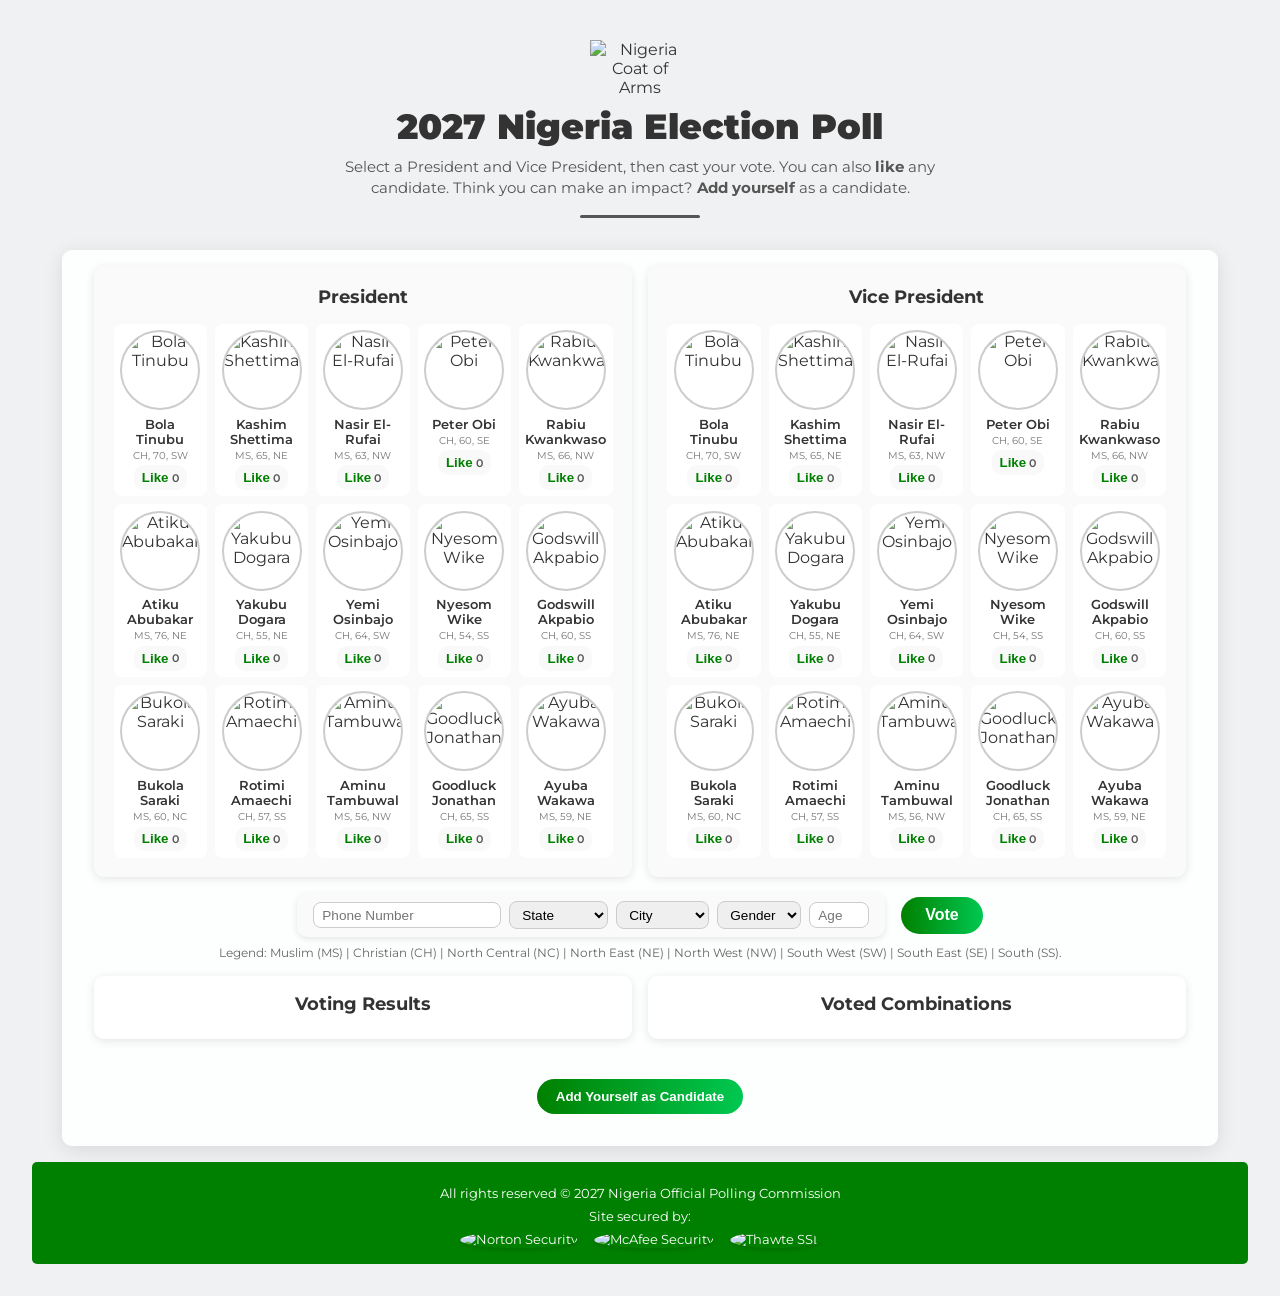
==== Nigeria 2027 Poll.html @ 88d442b0 "Create Nigeria 2027 Poll.html" ====
<!DOCTYPE html>
<html lang="en">
<head>
  <meta charset="UTF-8">
  <title>2027 Nigeria Election Poll</title>
  <!-- Google Font: Montserrat -->
  <link rel="preconnect" href="https://fonts.gstatic.com" />
  <link
    href="https://fonts.googleapis.com/css2?family=Montserrat:wght@400;700&display=swap"
    rel="stylesheet"
  />
  <style>
    /* BASIC RESET */
    * {
      margin: 0;
      padding: 0;
      box-sizing: border-box;
    }
    body {
      font-family: "Montserrat", sans-serif;
      background: #f0f1f2; /* subtle grey */
      min-height: 100vh;
      display: flex;
      flex-direction: column;
      align-items: center;
      padding: 2rem;
      color: #333;
      position: relative;
      overflow-x: hidden;
    }
    /* Watermark behind container */
    body::before {
      content: "";
      position: absolute;
      inset: 0;
      background: url("https://upload.wikimedia.org/wikipedia/commons/thumb/b/bc/Coat_of_arms_of_Nigeria.svg/1200px-Coat_of_arms_of_Nigeria.svg.png")
        no-repeat center;
      background-size: 300px 300px;
      opacity: 0.05;
      z-index: 0;
    }
    /* Main container */
    .container {
      width: 95%;
      max-width: 1400px;
      margin: 0 auto;
      position: relative;
      z-index: 1;
      background: rgba(255, 255, 255, 0.9);
      border-radius: 10px;
      box-shadow: 0 4px 20px rgba(0,0,0,0.1);
      padding: 1rem 2rem 2rem;
      animation: fadeIn 1.2s ease;
    }
    @keyframes fadeIn {
      0% { opacity: 0; transform: translateY(20px); }
      100% { opacity: 1; transform: translateY(0); }
    }

    /* HEADER */
    .header {
      text-align: center;
      margin-bottom: 1rem;
    }
    .header img {
      max-width: 100px;
      display: block;
      margin: 0.5rem auto;
    }
    .main-heading {
      font-size: 2.2rem;
      font-weight: 900;
      margin-bottom: 0.2rem;
      color: #333;
    }
    .sub-heading {
      font-size: 0.95rem;
      color: #555;
      max-width: 600px;
      margin: 0.5rem auto 1rem;
      line-height: 1.4;
      text-align: center;
    }
    .divider {
      width: 120px;
      height: 3px;
      background: #555;
      margin: 1rem auto;
      border-radius: 5px;
    }

    /* FOOTER */
    footer {
      width: 100%;
      max-width: 1400px;
      margin: 1rem auto 0;
      padding: 1rem;
      text-align: center;
      font-size: 0.8rem;
      color: #fff;
      background: #008000;
      border-radius: 5px;
    }
    footer p {
      margin: 0.5rem 0;
    }
    .security-badges {
      display: flex;
      align-items: center;
      justify-content: center;
      gap: 1rem;
      margin-top: 0.5rem;
    }
    .security-badge img {
      width: 60px;
      height: 60px;
      border-radius: 50%;
      object-fit: cover;
      box-shadow: 0 2px 4px rgba(0,0,0,0.15);
      transition: transform 0.3s;
    }
    .security-badge img:hover {
      transform: scale(1.05);
    }

    /* SELECTION SECTION */
    .selection-section {
      display: flex;
      flex-wrap: wrap;
      gap: 1rem;
      justify-content: center;
      margin-bottom: 1rem;
      animation: slideUp 0.8s ease;
    }
    @keyframes slideUp {
      0% { transform: translateY(30px); opacity: 0; }
      100% { transform: translateY(0); opacity: 1; }
    }
    .selection-box {
      flex: 1 1 450px;
      background: #fafafa;
      border-radius: 10px;
      box-shadow: 0 2px 10px rgba(0,0,0,0.1);
      padding: 1.2rem;
    }
    .selection-box h2 {
      text-align: center;
      margin-bottom: 1rem;
      color: #333;
      font-size: 1.15rem;
      font-weight: 700;
    }
    .candidate-list {
      list-style: none;
      display: grid;
      grid-template-columns: repeat(5, 1fr);
      grid-template-rows: repeat(3, auto);
      gap: 0.5rem;
    }
    @media (max-width: 600px) {
      .candidate-list {
        grid-template-columns: repeat(auto-fill, minmax(120px, 1fr));
        grid-template-rows: auto;
      }
    }
    .candidate-item {
      background: #fff;
      border-radius: 8px;
      padding: 0.4rem;
      text-align: center;
      cursor: pointer;
      transition: transform 0.2s, box-shadow 0.2s;
      display: flex;
      flex-direction: column;
      align-items: center;
    }
    .candidate-item:hover {
      transform: translateY(-2px);
      box-shadow: 0 4px 10px rgba(0,0,0,0.1);
    }
    .candidate-item.selected {
      background: linear-gradient(145deg, #00c851, #008000);
      color: #fff !important;
      font-weight: bold;
      box-shadow: 0 4px 15px rgba(0,0,0,0.2);
    }
    .candidate-item.selected .candidate-name,
    .candidate-item.selected .candidate-details,
    .candidate-item.selected .like-container {
      color: #fff !important;
    }
    .candidate-item.selected .candidate-photo {
      border-color: #eee !important;
    }
    .candidate-photo {
      width: 80px;
      height: 80px;
      border-radius: 50%;
      margin-bottom: 0.4rem;
      object-fit: cover;
      border: 2px solid #ccc;
      transition: border 0.2s;
    }
    .candidate-name {
      font-size: 0.8rem;
      text-align: center;
      margin-bottom: 0.2rem;
      font-weight: 600;
      color: #333;
    }
    .candidate-details {
      font-size: 0.65rem;
      color: #777;
      line-height: 1.2;
      margin-bottom: 0.2rem;
      text-align: center;
    }
    .like-container {
      display: flex;
      align-items: center;
      justify-content: center;
      gap: 0.2rem;
      font-size: 0.7rem;
      background: #f9f9f9;
      border-radius: 10px;
      padding: 0.3rem 0.5rem;
      transition: background 0.2s;
    }
    .like-container:hover {
      background: #eee;
    }
    .like-btn {
      border: none;
      background: none;
      cursor: pointer;
      font-weight: bold;
      color: #008000;
      transition: transform 0.2s;
    }
    .like-btn:hover {
      transform: scale(1.1);
    }
    .like-count {
      color: #555;
      font-weight: 600;
    }

    /* VOTE SECTION */
    .vote-section {
      display: flex;
      align-items: center;
      justify-content: center;
      gap: 1rem;
      margin-bottom: 0.5rem;
      flex-wrap: wrap;
    }
    .vote-form {
      display: flex;
      align-items: center;
      gap: 0.5rem;
      flex-wrap: wrap;
      background: #fafafa;
      padding: 0.5rem 1rem;
      border-radius: 10px;
      box-shadow: 0 2px 6px rgba(0,0,0,0.1);
    }
    .vote-form select,
    .vote-form input {
      border: 1px solid #ccc;
      border-radius: 8px;
      padding: 0.3rem 0.5rem;
      font-size: 0.85rem;
    }
    .vote-button {
      background: linear-gradient(to right, #008000, #00c851);
      color: #fff;
      border: none;
      border-radius: 50px;
      padding: 0.6rem 1.5rem;
      font-size: 1rem;
      cursor: pointer;
      font-weight: 700;
      transition: 0.2s;
      animation: pulse 1.5s infinite;
    }
    .vote-button:hover {
      transform: scale(1.04);
      opacity: 0.9;
    }
    @keyframes pulse {
      0%, 100% { box-shadow: 0 0 10px rgba(0,200,81,0.5); }
      50% { box-shadow: 0 0 20px rgba(0,200,81,0.8); }
    }

    /* Legend near Vote area */
    .legend {
      font-size: 0.75rem;
      color: #666;
      margin-top: 0.5rem;
      text-align: center;
    }

    /* RESULTS SECTION */
    .results-section {
      display: flex;
      flex-direction: row;
      justify-content: space-between;
      gap: 1rem;
      width: 100%;
      margin-top: 1rem;
    }
    .chart, .voted-combos {
      flex: 1 1 45%;
      background: #fff;
      border-radius: 10px;
      box-shadow: 0 2px 10px rgba(0,0,0,0.1);
      padding: 1rem;
      position: relative;
    }
    .chart h2, .voted-combos h2 {
      text-align: center;
      color: #333;
      font-size: 1.15rem;
      font-weight: 700;
      margin-bottom: 0.5rem;
    }
    .chart-bar {
      display: flex;
      align-items: center;
      margin-bottom: 0.5rem;
justify-content: space-between; /* Ensures name is fully visible */
    }
    .bar-label {
flex: 1; /* Allows label to take more space */
  font-size: 0.6rem;
  font-weight: bold;
  white-space: nowrap; /* Prevents text wrapping */
  overflow: visible; /* Allows full display of long names */
  text-overflow: unset;
    }
    .bar-container {
   flex: 2; /* Gives more space to the bar */
  background: #f0f0f0;
  height: 18px;
  border-radius: 10px;
  overflow: hidden;
  position: relative;
    }
    .bar-fill {
      height: 18px;
      transition: width 0.5s;
      background: linear-gradient(to right, #34e89e, #0f3443);
    }

    /* COMBO GRID WITH "Votes: X | Comments: Y" */
    .combo-grid {
      display: grid;
      grid-template-columns: repeat(auto-fill, minmax(200px, 1fr));
      gap: 0.75rem;
    }
    .combo-card {
      background: #f9f9f9;
      border-radius: 8px;
      padding: 0.5rem;
      box-shadow: 0 2px 5px rgba(0,0,0,0.1);
      text-align: center;
      transition: transform 0.2s;
      cursor: pointer;
    }
    .combo-card:hover {
      transform: translateY(-2px);
    }
    .combo-top {
      display: flex;
      align-items: center;
      justify-content: center;
      gap: 0.3rem;
      margin-bottom: 0.25rem;
    }
    .combo-img {
      width: 50px;
      height: 50px;
      border-radius: 50%;
      object-fit: cover;
      border: 1px solid #ccc;
    }
    .combo-title {
      font-weight: bold;
      font-size: 0.9rem;
      color: #333;
    }
    .combo-stats {
      font-size: 0.8rem;
      margin-top: 0.2rem;
      color: #555;
    }

    /* COMMENT SECTION (below results) */
    .combo-comment-section {
      margin-top: 1rem;
      background: #fff;
      border-radius: 10px;
      box-shadow: 0 2px 10px rgba(0,0,0,0.1);
      padding: 1rem;
      display: none; /* hidden by default */
    }
    .combo-comment-section.active {
      display: block; /* show when user picks a combo */
    }
    .combo-comment-title {
      text-align: center;
      font-weight: 700;
      font-size: 1rem;
      color: #333;
      margin-bottom: 0.5rem;
    }
    .combo-comment-form {
      display: flex;
      flex-direction: column;
      gap: 0.4rem;
      margin-bottom: 0.8rem;
    }
    .combo-comment-form input, .combo-comment-form textarea {
      border: 1px solid #ccc;
      border-radius: 6px;
      padding: 0.5rem;
      font-size: 0.9rem;
      outline: none;
    }
    .combo-comment-btn {
      align-self: flex-end;
      background: linear-gradient(to right, #008000, #00c851);
      color: #fff;
      border: none;
      border-radius: 50px;
      padding: 0.4rem 1rem;
      font-size: 0.8rem;
      font-weight: 700;
      cursor: pointer;
      transition: transform 0.2s;
    }
    .combo-comment-btn:hover {
      transform: scale(1.02);
    }
    .combo-comment-list {
      margin-top: 0.5rem;
    }
    .combo-comment-item {
      background: #f9f9f9;
      border-radius: 6px;
      padding: 0.5rem;
      margin-bottom: 0.5rem;
      box-shadow: 0 1px 3px rgba(0,0,0,0.1);
      position: relative;
    }
    .comment-author {
      font-weight: 700;
      color: #006400;
      margin-bottom: 0.2rem;
      font-size: 0.9rem;
    }
    .comment-text {
      font-size: 0.85rem;
      line-height: 1.3;
      color: #333;
      margin-bottom: 0.2rem;
    }
    .comment-actions {
      font-size: 0.75rem;
      color: #008000;
      cursor: pointer;
      text-align: right;
    }
    .reply-form {
      background: #eee;
      margin-top: 0.4rem;
      border-radius: 6px;
      padding: 0.4rem;
      display: none;
      flex-direction: column;
      gap: 0.3rem;
    }
    .reply-input, .reply-textarea {
      border: 1px solid #ccc;
      border-radius: 6px;
      padding: 0.4rem;
      font-size: 0.85rem;
      outline: none;
    }
    .reply-btn {
      align-self: flex-end;
      background: linear-gradient(to right, #008000, #00c851);
      color: #fff;
      border: none;
      border-radius: 50px;
      padding: 0.3rem 0.8rem;
      font-size: 0.75rem;
      font-weight: 700;
      cursor: pointer;
      transition: transform 0.2s;
    }
    .reply-btn:hover {
      transform: scale(1.02);
    }
    .comment-replies {
      margin-left: 1rem;
      margin-top: 0.4rem;
      border-left: 2px solid #ccc;
      padding-left: 0.4rem;
    }

    /* LIGHTBOX for "Add Candidate" */
    #addCandidateBtn {
      display: inline-block;
      background: linear-gradient(to right, #008000, #00c851);
      color: #fff;
      font-weight: 700;
      border: none;
      border-radius: 50px;
      padding: 0.6rem 1.2rem;
      cursor: pointer;
      margin-top: 1.5rem;
      transition: transform 0.2s;
    }
    #addCandidateBtn:hover {
      transform: scale(1.02);
    }
    .lightbox-overlay {
      position: fixed;
      inset: 0;
      background: rgba(0,0,0,0.5);
      display: none;
      justify-content: center;
      align-items: center;
      z-index: 999;
    }
    .lightbox-content {
      background: #fff;
      width: 90%;
      max-width: 500px;
      border-radius: 8px;
      padding: 1.2rem;
      position: relative;
    }
    .lightbox-close {
      position: absolute;
      top: 0.5rem;
      right: 1rem;
      font-size: 1.2rem;
      cursor: pointer;
      color: #333;
      font-weight: bold;
    }
    .lightbox-close:hover {
      color: #555;
    }
    .lightbox-form {
      display: flex;
      flex-wrap: wrap;
      gap: 0.5rem;
    }
    .lightbox-form input {
      flex: 1;
      min-width: 130px;
      border: 1px solid #ccc;
      border-radius: 6px;
      padding: 0.4rem;
      font-size: 0.9rem;
      outline: none;
    }
    .lightbox-form button {
      background: linear-gradient(to right, #008000, #00c851);
      color: #fff;
      border: none;
      border-radius: 50px;
      padding: 0.6rem 1.2rem;
      font-size: 0.9rem;
      font-weight: 700;
      cursor: pointer;
      margin-top: 0.5rem;
    }
    .submit-message {
      text-align: center;
      font-size: 0.9rem;
      margin-top: 0.5rem;
      color: #008000;
      display: none;
    }
  </style>
</head>
<body>
  <div class="header">
    <img 
      src="https://upload.wikimedia.org/wikipedia/commons/thumb/b/bc/Coat_of_arms_of_Nigeria.svg/1200px-Coat_of_arms_of_Nigeria.svg.png" 
      alt="Nigeria Coat of Arms"
    />
    <h1 class="main-heading">2027 Nigeria Election Poll</h1>
    <p class="sub-heading">
      Select a President and Vice President, then cast your vote. You can also <strong>like</strong> any candidate.
      Think you can make an impact? <strong>Add yourself</strong> as a candidate.
    </p>
    <div class="divider"></div>
  </div>

  <div class="container">
    <!-- SELECTION SECTION -->
    <div class="selection-section">
      <!-- President -->
      <div class="selection-box" id="presidentBox">
        <h2>President</h2>
        <ul class="candidate-list" id="presidentList"></ul>
      </div>

      <!-- Vice President -->
      <div class="selection-box" id="vicePresidentBox">
        <h2>Vice President</h2>
        <ul class="candidate-list" id="vicePresidentList"></ul>
      </div>
    </div>

    <!-- Vote + Mini Form (Horizontal) -->
    <div class="vote-section">
      <div class="vote-form">
        <input type="tel" placeholder="Phone Number" id="voterPhone" />
        <select id="voterState">
          <option disabled selected>State</option>
          <option>Lagos</option>
          <option>Abia</option>
          <option>Adamawa</option>
          <option>Delta</option>
          <option>Kaduna</option>
        </select>
        <select id="voterCity">
          <option disabled selected>City</option>
          <option>Ikeja</option>
          <option>Umuahia</option>
          <option>Yola</option>
          <option>Warri</option>
          <option>Kaduna</option>
        </select>
        <select id="voterGender">
          <option disabled selected>Gender</option>
          <option>Male</option>
          <option>Female</option>
          <option>Other</option>
        </select>
        <input type="number" placeholder="Age" id="voterAge" style="width:60px;" />
      </div>
      <button class="vote-button" id="voteBtn">Vote</button>
    </div>

    <!-- Legend for abbreviations -->
    <div class="legend">
      Legend: Muslim (MS) | Christian (CH) | North Central (NC) | North East (NE) | North West (NW) | South West (SW) | South East (SE) | South (SS).
    </div>

    <!-- RESULTS SECTION -->
    <div class="results-section">
      <!-- Chart -->
      <div class="chart" id="chart">
        <h2>Voting Results</h2>
        <div id="chartBars"></div>
      </div>

      <!-- Voted Combos -->
      <div class="voted-combos" id="votedCombosBox">
        <h2>Voted Combinations</h2>
        <div class="combo-grid" id="comboGrid"></div>
      </div>
    </div>

    <!-- Comments for combos (below the boxes) -->
    <div class="combo-comment-section" id="comboCommentSection">
      <div class="combo-comment-title" id="comboCommentTitle"></div>
      <!-- new comment form -->
      <div class="combo-comment-form">
        <input type="text" placeholder="Your Name" id="comboCommentName" />
        <textarea rows="2" placeholder="Write your comment..." id="comboCommentText"></textarea>
        <button class="combo-comment-btn" id="comboCommentPostBtn">Post Comment</button>
      </div>
      <!-- comment list -->
      <div class="combo-comment-list" id="comboCommentList"></div>
    </div>

    <!-- Add Candidate Button -->
    <div style="text-align:center; margin-top:1rem;">
      <button id="addCandidateBtn">Add Yourself as Candidate</button>
    </div>
  </div>

  <!-- Add Candidate Lightbox -->
  <div class="lightbox-overlay" id="lightboxOverlay">
    <div class="lightbox-content">
      <span class="lightbox-close" id="lightboxClose">X</span>
      <h2>Add Candidate</h2>
      <form class="lightbox-form" id="lightboxForm">
        <input 
          type="text" 
          id="lightboxCandidateName" 
          placeholder="Full Name" 
          required
        />
        <input 
          type="text" 
          id="lightboxCandidateImage" 
          placeholder="Image URL"
        />
        <input 
          type="text" 
          id="lightboxCandidateReligion" 
          placeholder="MS/CH"
          style="width:60px"
        />
        <input 
          type="number" 
          id="lightboxCandidateAge" 
          placeholder="67"
          style="width:60px"
        />
        <input 
          type="text" 
          id="lightboxCandidateZone" 
          placeholder="NE"
          style="width:60px"
        />
        <button type="submit">Submit</button>
      </form>
      <div class="submit-message" id="lightboxSubmitMsg">
        Thanks for submitting your candidate for consideration! We will be in touch.
      </div>
    </div>
  </div>

  <footer>
    <p>All rights reserved © 2027 Nigeria Official Polling Commission</p>
    <p>Site secured by:</p>
    <div class="security-badges">
      <div class="security-badge">
        <img 
          src="https://www.usatoday.com/gcdn/-mm-/3e1efaec2a9d17b3b2b39a2d93df1d1f2f03a3fd/c=0-222-1978-2860/local/-/media/USATODAY/USATODAY/2014/08/18/1408384466000-Norton-Vert-RGB-300dpi.jpg"
          alt="Norton Security"
        />
      </div>
      <div class="security-badge">
        <img
          src="https://sm.pcmag.com/t/pcmag_me/review/m/mcafee-tot/mcafee-total-protection-for-mac_vydx.1920.jpg"
          alt="McAfee Security"
        />
      </div>
      <div class="security-badge">
        <img
          src="https://encrypted-tbn0.gstatic.com/images?q=tbn:ANd9GcQs8XdulVX0YZdYqSi38iAXF2ok8fhNqGU33Q&s"
          alt="Thawte SSL"
        />
      </div>
    </div>
  </footer>

  <script>
    /* 
      1) Show Legend near the Vote section.
      2) Reduced .bar-label to 0.8rem + truncated text to prevent wrapping.
      3) Everything else is same: combos have "Votes: X | Comments: Y" and a nested comment system below the results
    */

    let candidates=[
      "Bola Tinubu","Kashim Shettima","Nasir El-Rufai","Peter Obi",
      "Rabiu Kwankwaso","Atiku Abubakar","Yakubu Dogara","Yemi Osinbajo",
      "Nyesom Wike","Godswill Akpabio","Bukola Saraki","Rotimi Amaechi",
      "Aminu Tambuwal","Goodluck Jonathan","Ayuba Wakawa"
    ];
let candidateImages = {  "Yakubu Dogara": "https://blogger.googleusercontent.com/img/b/R29vZ2xl/AVvXsEjuBvZJoVkod1KbQdOKCSxKVqt9dk7zP6M26tKuy320OLGSuke9AuduxgF8j1G6f7OthrtlQr3MYW12RX8869PyIQQm8c_9EolExIJTu4y2q5JduhahRcnBA_6fCF0F5wDTlARpFAZuVz-L2_RBD-mVTnBcj01I-faMqKBx33v-H4cez3fPk0IdBrvF3uo/s600/Dogara.jpg",
      "Yemi Osinbajo": "https://thenationonlineng.net/wp-content/uploads/2015/08/Osinbajo.jpg",
      "Nyesom Wike": "https://dailypost.ng/wp-content/uploads/2024/01/wike.jpg",
      "Godswill Akpabio": "https://www.citypost.ng/wp-content/uploads/2024/08/IMG-20240827-WA0043.jpg",
      "Bukola Saraki": "https://leadership.ng/wp-content/uploads/2023/12/Bukola-Saraki-jpg.webp",
      "Rotimi Amaechi": "https://cdn.vanguardngr.com/wp-content/uploads/2022/04/Rt-Hon.-Chibuike-Rotimi-Amaechi-Image-2022-04-28-at-7.05.36-PM.jpeg",
      "Aminu Tambuwal": "https://csn-prod-profile-images.s3.amazonaws.com/kHNmjl177dtFve7iYeHvx",
      "Goodluck Jonathan": "https://upload.wikimedia.org/wikipedia/commons/4/42/Goodluck_Jonathan_World_Economic_Forum_2013.jpg",
      "Atiku Abubakar": "https://miro.medium.com/v2/resize:fit:2400/0*AZFse8ApInmJg7xf.jpg",
      "Bola Tinubu": "https://upload.wikimedia.org/wikipedia/commons/thumb/7/77/Bola_Tinubu_portrait.jpg/1200px-Bola_Tinubu_portrait.jpg",
      "Kashim Shettima": "https://statehouse.gov.ng/wp-content/uploads/2023/05/FxSvH8TWAAYzC0H-835x1024.jpg",
      "Nasir El-Rufai": "https://d1jcea4y7xhp7l.cloudfront.net/2018/10/Kaduna_state_Governor.jpg",
      "Peter Obi": "https://todayafrica.co/wp-content/uploads/2024/04/Blue-Simple-Dad-Appreciation-Facebook-Post-1200-%C3%97-720-px-10-2.png",
      "Rabiu Kwankwaso": "https://thetop10magazine.com.ng/wp-content/uploads/2022/09/Rabiu-Musa-Kwankwaso-NNPP.jpg",
      "Ayuba Wakawa": "https://media.premiumtimesng.com/wp-content/files/2014/04/Ayuba-Wakawa.jpg"};
    // Short details: e.g. {religion, age, zone}
    let candidateDetails = {  "Bola Tinubu":     { religion: "CH", age: "70", zone: "SW" },
      "Kashim Shettima": { religion: "MS", age: "65", zone: "NE" },
      "Nasir El-Rufai":  { religion: "MS", age: "63", zone: "NW" },
      "Peter Obi":       { religion: "CH", age: "60", zone: "SE" },
      "Rabiu Kwankwaso": { religion: "MS", age: "66", zone: "NW" },
      "Atiku Abubakar":  { religion: "MS", age: "76", zone: "NE" },
      "Yakubu Dogara":   { religion: "CH", age: "55", zone: "NE" },
      "Yemi Osinbajo":   { religion: "CH", age: "64", zone: "SW" },
      "Nyesom Wike":     { religion: "CH", age: "54", zone: "SS" },
      "Godswill Akpabio":{ religion: "CH", age: "60", zone: "SS" },
      "Bukola Saraki":   { religion: "MS", age: "60", zone: "NC" },
      "Rotimi Amaechi":  { religion: "CH", age: "57", zone: "SS" },
      "Aminu Tambuwal":  { religion: "MS", age: "56", zone: "NW" },
      "Goodluck Jonathan": { religion: "CH", age: "65", zone: "SS" },
      "Ayuba Wakawa":    { religion: "MS", age: "59", zone: "NE" } };

    let votesData={};  // { "Tinubu & Shettima": 3, ... }
    let candidateLikes={};  // { "Tinubu":0, ... }
    let comboComments={};  // { "Tinubu & Shettima": [ { name, text, replies:[] }, ... ] }

    let selectedPresident=null;
    let selectedVP=null;
    let currentCombo=null;

    // DOM Refs
    const presidentListEl=document.getElementById('presidentList');
    const vicePresidentListEl=document.getElementById('vicePresidentList');
    const voteBtn=document.getElementById('voteBtn');
    const chartBarsEl=document.getElementById('chartBars');
    const comboGridEl=document.getElementById('comboGrid');

    const comboCommentSection=document.getElementById('comboCommentSection');
    const comboCommentTitle=document.getElementById('comboCommentTitle');
    const comboCommentName=document.getElementById('comboCommentName');
    const comboCommentText=document.getElementById('comboCommentText');
    const comboCommentPostBtn=document.getElementById('comboCommentPostBtn');
    const comboCommentList=document.getElementById('comboCommentList');

    // Add Candidate Lightbox
    const addCandidateBtn=document.getElementById('addCandidateBtn');
    const lightboxOverlay=document.getElementById('lightboxOverlay');
    const lightboxClose=document.getElementById('lightboxClose');
    const lightboxForm=document.getElementById('lightboxForm');
    const lightboxCandidateName=document.getElementById('lightboxCandidateName');
    const lightboxCandidateImage=document.getElementById('lightboxCandidateImage');
    const lightboxCandidateReligion=document.getElementById('lightboxCandidateReligion');
    const lightboxCandidateAge=document.getElementById('lightboxCandidateAge');
    const lightboxCandidateZone=document.getElementById('lightboxCandidateZone');
    const lightboxSubmitMsg=document.getElementById('lightboxSubmitMsg');

    // Initialize likes=0
    candidates.forEach(c=> candidateLikes[c]=0);

    function init(){
      populateCandidateList(presidentListEl,candidates,true);
      populateCandidateList(vicePresidentListEl,candidates,false);
    }
    init();

    function populateCandidateList(listEl, candArr, isPresident){
      listEl.innerHTML='';
      candArr.forEach(c=>{
        const li=document.createElement('li');
        li.className='candidate-item';
        li.dataset.candidateName=c;

        const img=document.createElement('img');
        img.className='candidate-photo';
        img.src=candidateImages[c]||"https://via.placeholder.com/80?text=Photo";
        img.alt=c;

        const nameDiv=document.createElement('div');
        nameDiv.className='candidate-name';
        nameDiv.textContent=c;

        let d=candidateDetails[c]||{religion:"N/A",age:"N/A",zone:"N/A"};
        const infoDiv=document.createElement('div');
        infoDiv.className='candidate-details';
        infoDiv.textContent=`${d.religion}, ${d.age}, ${d.zone}`;

        const likeContainer=document.createElement('div');
        likeContainer.className='like-container';

        const likeBtn=document.createElement('button');
        likeBtn.className='like-btn';
        likeBtn.textContent="Like";

        const likeCountSpan=document.createElement('span');
        likeCountSpan.className='like-count';
        likeCountSpan.textContent=candidateLikes[c];

        likeBtn.addEventListener('click',(e)=>{
          e.stopPropagation();
          candidateLikes[c]++;
          updateLikes(c);
        });

        likeContainer.appendChild(likeBtn);
        likeContainer.appendChild(likeCountSpan);

        li.appendChild(img);
        li.appendChild(nameDiv);
        li.appendChild(infoDiv);
        li.appendChild(likeContainer);

        li.addEventListener('click',()=>{
          if(isPresident){
            selectedPresident=c;
            highlightSelected(presidentListEl,c);
          } else {
            selectedVP=c;
            highlightSelected(vicePresidentListEl,c);
          }
        });

        listEl.appendChild(li);
      });
    }

    function highlightSelected(listEl,candidate){
      const items=listEl.querySelectorAll('.candidate-item');
      items.forEach(it=>{
        if(it.dataset.candidateName===candidate) it.classList.add('selected');
        else it.classList.remove('selected');
      });
    }
    function updateLikes(c){
      const newVal=candidateLikes[c];
      document.querySelectorAll(`[data-candidate-name="${c}"]`).forEach(it=>{
        const sp=it.querySelector('.like-count');
        if(sp) sp.textContent=newVal;
      });
    }

    // VOTING
    voteBtn.addEventListener('click',()=>{
      if(!selectedPresident||!selectedVP){
        alert("Select President and Vice President first!");
        return;
      }
      if(selectedPresident===selectedVP){
        alert("They must differ!");
        return;
      }
      const comboKey=`${selectedPresident} & ${selectedVP}`;
      if(!votesData[comboKey]) votesData[comboKey]=0;
      if(!comboComments[comboKey]) comboComments[comboKey]=[];
      votesData[comboKey]++;

      renderChart();
      renderComboGrid();
    });

    /* RENDER CHART (no comment count) */
    function renderChart(){
      chartBarsEl.innerHTML='';
      const sorted=Object.entries(votesData).sort((a,b)=>b[1]-a[1]);
      const total=sorted.reduce((s,[_,v])=>s+v,0);

      sorted.forEach(([combo,cnt])=>{
        const row=document.createElement('div');
        row.className='chart-bar';

        const label=document.createElement('div');
        label.className='bar-label';
        label.textContent=combo;

        const barBg=document.createElement('div');
        barBg.className='bar-container';
        const barFill=document.createElement('div');
        barFill.className='bar-fill';
        let pct= total? (cnt/total*100).toFixed(1):0;
        barFill.style.width=pct+'%';

        barBg.appendChild(barFill);
        row.appendChild(label);
        row.appendChild(barBg);
        chartBarsEl.appendChild(row);
      });
    }

    /* RENDER COMBO GRID with comment count */
    function renderComboGrid(){
      comboGridEl.innerHTML='';
      const sorted=Object.entries(votesData).sort((a,b)=>b[1]-a[1]);
      sorted.forEach(([combo,cnt])=>{
        const card=document.createElement('div');
        card.className='combo-card';
        card.dataset.comboKey=combo;

        const top=document.createElement('div');
        top.className='combo-top';

        const [c1,c2]=combo.split(" & ");
        const img1=document.createElement('img');
        img1.className='combo-img';
        img1.src=candidateImages[c1]||"https://via.placeholder.com/60?text=Photo";

        const img2=document.createElement('img');
        img2.className='combo-img';
        img2.src=candidateImages[c2]||"https://via.placeholder.com/60?text=Photo";

        top.appendChild(img1);
        top.appendChild(img2);

        const title=document.createElement('div');
        title.className='combo-title';
        title.textContent=combo;

        const stats=document.createElement('div');
        stats.className='combo-stats';
        let cCount= comboComments[combo]? comboComments[combo].length: 0;
        stats.textContent=`Votes: ${cnt} | Comments: ${cCount}`;

        card.appendChild(top);
        card.appendChild(title);
        card.appendChild(stats);

        card.addEventListener('click',()=>{
          openComboComments(combo);
        });
        comboGridEl.appendChild(card);
      });
    }

    function openComboComments(comboKey){
      currentCombo=comboKey;
      comboCommentSection.classList.add('active');
      comboCommentTitle.textContent=`Comments for: ${comboKey}`;
      renderComboComments();
    }

    function renderComboComments(){
      comboCommentList.innerHTML='';
      const arr=comboComments[currentCombo]||[];
      arr.forEach(cObj=>{
        const cEl=createCommentElement(cObj, arr);
        comboCommentList.appendChild(cEl);
      });
    }

    // Nested comment item
    function createCommentElement(commentObj, arrRef){
      // commentObj={ name, text, replies:[...] }
      const wrapper=document.createElement('div');
      wrapper.className='combo-comment-item';

      const author=document.createElement('div');
      author.className='comment-author';
      author.textContent=commentObj.name;

      const text=document.createElement('div');
      text.className='comment-text';
      text.textContent=commentObj.text;

      // "Reply" link
      const actions=document.createElement('div');
      actions.className='comment-actions';
      actions.textContent='Reply';

      const replyForm=document.createElement('div');
      replyForm.className='reply-form';

      const rName=document.createElement('input');
      rName.className='reply-input';
      rName.type='text';
      rName.placeholder='Your Name';

      const rText=document.createElement('textarea');
      rText.className='reply-textarea';
      rText.rows=2; rText.placeholder='Your reply...';

      const rBtn=document.createElement('button');
      rBtn.className='reply-btn';
      rBtn.textContent='Post Reply';

      rBtn.addEventListener('click',()=>{
        const rn=rName.value.trim();
        const rt=rText.value.trim();
        if(!rn||!rt){
          alert("Enter name and reply!");
          return;
        }
        let newReply={
          name:rn,
          text:rt,
          replies:[]
        };
        commentObj.replies.push(newReply);
        rName.value='';
        rText.value='';
        replyForm.style.display='none';
        renderComboComments();
      });

      replyForm.appendChild(rName);
      replyForm.appendChild(rText);
      replyForm.appendChild(rBtn);

      actions.addEventListener('click',()=>{
        if(replyForm.style.display==='none') replyForm.style.display='flex';
        else replyForm.style.display='none';
      });

      wrapper.appendChild(author);
      wrapper.appendChild(text);
      wrapper.appendChild(actions);
      wrapper.appendChild(replyForm);

      // If it has sub replies
      if(commentObj.replies && commentObj.replies.length>0){
        const repliesContainer=document.createElement('div');
        repliesContainer.className='comment-replies';
        commentObj.replies.forEach(rObj=>{
          let replyEl=createCommentElement(rObj, arrRef);
          repliesContainer.appendChild(replyEl);
        });
        wrapper.appendChild(repliesContainer);
      }
      return wrapper;
    }

    /* POST top-level comment */
    comboCommentPostBtn.addEventListener('click',()=>{
      if(!currentCombo){
        alert("No combination selected!");
        return;
      }
      const uname=comboCommentName.value.trim();
      const utext=comboCommentText.value.trim();
      if(!uname||!utext){
        alert("Enter name + comment");
        return;
      }
      if(!comboComments[currentCombo]) comboComments[currentCombo]=[];
      comboComments[currentCombo].push({ name:uname, text:utext, replies:[] });
      comboCommentName.value='';
      comboCommentText.value='';
      renderComboComments();
      renderComboGrid(); // update comment counts
    });

    /* ADD CANDIDATE LIGHTBOX */
    addCandidateBtn.addEventListener('click',()=>{
      lightboxOverlay.style.display='flex';
    });
    lightboxClose.addEventListener('click',()=>{
      lightboxOverlay.style.display='none';
    });
    lightboxForm.addEventListener('submit',(e)=>{
      e.preventDefault();
      const nm=lightboxCandidateName.value.trim();
      const im=lightboxCandidateImage.value.trim()||"";
      const rg=lightboxCandidateReligion.value.trim()||"N/A";
      const ag=lightboxCandidateAge.value.trim()||"N/A";
      const zn=lightboxCandidateZone.value.trim()||"N/A";

      if(!nm){
        alert("Please enter full name!");
        return;
      }
      if(!candidates.includes(nm)){
        candidates.push(nm);
        candidateLikes[nm]=0;
      }
      candidateImages[nm]=im||"https://via.placeholder.com/80?text=Photo";
      candidateDetails[nm]={religion:rg, age:ag, zone:zn};

      populateCandidateList(presidentListEl, candidates,true);
      populateCandidateList(vicePresidentListEl, candidates,false);

      lightboxSubmitMsg.style.display='block';
      lightboxForm.style.display='none';
      setTimeout(()=>{
        lightboxOverlay.style.display='none';
        lightboxSubmitMsg.style.display='none';
        lightboxForm.style.display='flex';
        lightboxCandidateName.value="";
        lightboxCandidateImage.value="";
        lightboxCandidateReligion.value="";
        lightboxCandidateAge.value="";
        lightboxCandidateZone.value="";
      },3000);
    });
  </script>
</body>
</html>
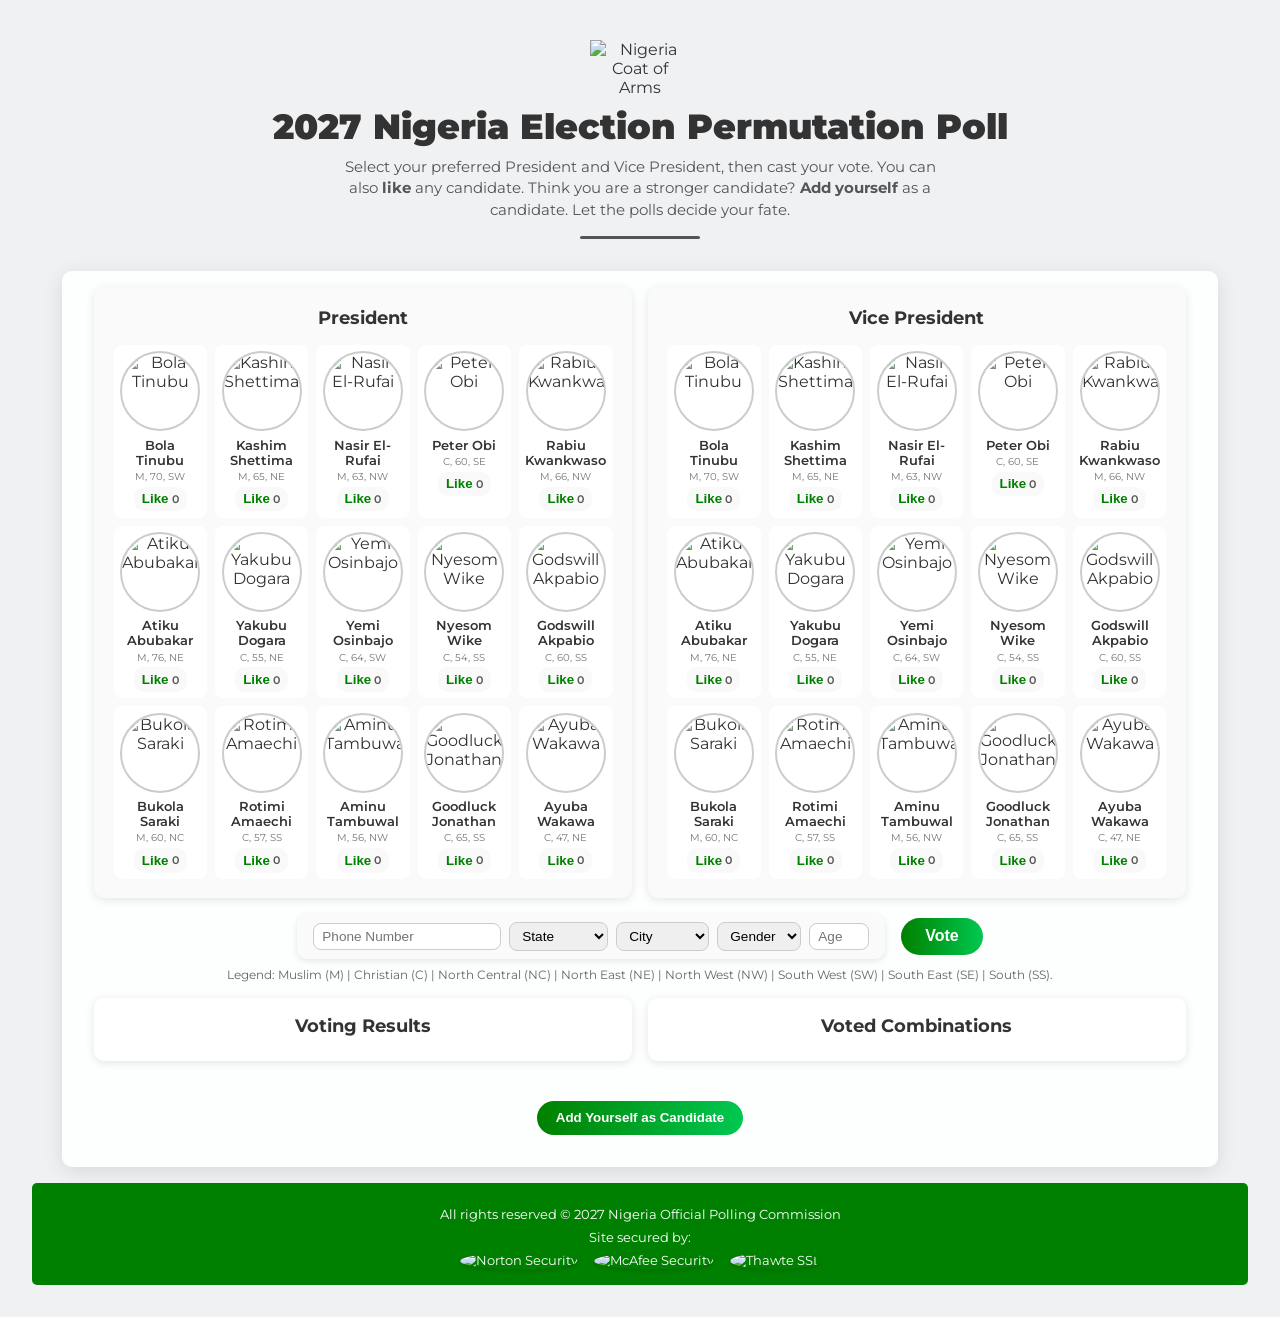
==== commit 61ce493b: "Update Nigeria 2027 Poll.html" ====
--- a/Nigeria 2027 Poll.html
+++ b/Nigeria 2027 Poll.html
@@ -594,10 +594,10 @@
       src="https://upload.wikimedia.org/wikipedia/commons/thumb/b/bc/Coat_of_arms_of_Nigeria.svg/1200px-Coat_of_arms_of_Nigeria.svg.png" 
       alt="Nigeria Coat of Arms"
     />
-    <h1 class="main-heading">2027 Nigeria Election Poll</h1>
+    <h1 class="main-heading">2027 Nigeria Election Permutation Poll</h1>
     <p class="sub-heading">
-      Select a President and Vice President, then cast your vote. You can also <strong>like</strong> any candidate.
-      Think you can make an impact? <strong>Add yourself</strong> as a candidate.
+      Select your preferred President and Vice President, then cast your vote. You can also <strong>like</strong> any candidate.
+      Think you are a stronger candidate? <strong>Add yourself</strong> as a candidate. Let the polls decide your fate.
     </p>
     <div class="divider"></div>
   </div>
@@ -651,7 +651,7 @@
 
     <!-- Legend for abbreviations -->
     <div class="legend">
-      Legend: Muslim (MS) | Christian (CH) | North Central (NC) | North East (NE) | North West (NW) | South West (SW) | South East (SE) | South (SS).
+      Legend: Muslim (M) | Christian (C) | North Central (NC) | North East (NE) | North West (NW) | South West (SW) | South East (SE) | South (SS).
     </div>
 
     <!-- RESULTS SECTION -->
@@ -785,21 +785,21 @@
       "Rabiu Kwankwaso": "https://thetop10magazine.com.ng/wp-content/uploads/2022/09/Rabiu-Musa-Kwankwaso-NNPP.jpg",
       "Ayuba Wakawa": "https://media.premiumtimesng.com/wp-content/files/2014/04/Ayuba-Wakawa.jpg"};
     // Short details: e.g. {religion, age, zone}
-    let candidateDetails = {  "Bola Tinubu":     { religion: "CH", age: "70", zone: "SW" },
-      "Kashim Shettima": { religion: "MS", age: "65", zone: "NE" },
-      "Nasir El-Rufai":  { religion: "MS", age: "63", zone: "NW" },
-      "Peter Obi":       { religion: "CH", age: "60", zone: "SE" },
-      "Rabiu Kwankwaso": { religion: "MS", age: "66", zone: "NW" },
-      "Atiku Abubakar":  { religion: "MS", age: "76", zone: "NE" },
-      "Yakubu Dogara":   { religion: "CH", age: "55", zone: "NE" },
-      "Yemi Osinbajo":   { religion: "CH", age: "64", zone: "SW" },
-      "Nyesom Wike":     { religion: "CH", age: "54", zone: "SS" },
-      "Godswill Akpabio":{ religion: "CH", age: "60", zone: "SS" },
-      "Bukola Saraki":   { religion: "MS", age: "60", zone: "NC" },
-      "Rotimi Amaechi":  { religion: "CH", age: "57", zone: "SS" },
-      "Aminu Tambuwal":  { religion: "MS", age: "56", zone: "NW" },
-      "Goodluck Jonathan": { religion: "CH", age: "65", zone: "SS" },
-      "Ayuba Wakawa":    { religion: "MS", age: "59", zone: "NE" } };
+    let candidateDetails = {  "Bola Tinubu":     { religion: "M", age: "70", zone: "SW" },
+      "Kashim Shettima": { religion: "M", age: "65", zone: "NE" },
+      "Nasir El-Rufai":  { religion: "M", age: "63", zone: "NW" },
+      "Peter Obi":       { religion: "C", age: "60", zone: "SE" },
+      "Rabiu Kwankwaso": { religion: "M", age: "66", zone: "NW" },
+      "Atiku Abubakar":  { religion: "M", age: "76", zone: "NE" },
+      "Yakubu Dogara":   { religion: "C", age: "55", zone: "NE" },
+      "Yemi Osinbajo":   { religion: "C", age: "64", zone: "SW" },
+      "Nyesom Wike":     { religion: "C", age: "54", zone: "SS" },
+      "Godswill Akpabio":{ religion: "C", age: "60", zone: "SS" },
+      "Bukola Saraki":   { religion: "M", age: "60", zone: "NC" },
+      "Rotimi Amaechi":  { religion: "C", age: "57", zone: "SS" },
+      "Aminu Tambuwal":  { religion: "M", age: "56", zone: "NW" },
+      "Goodluck Jonathan": { religion: "C", age: "65", zone: "SS" },
+      "Ayuba Wakawa":    { religion: "C", age: "47", zone: "NE" } };
 
     let votesData={};  // { "Tinubu & Shettima": 3, ... }
     let candidateLikes={};  // { "Tinubu":0, ... }
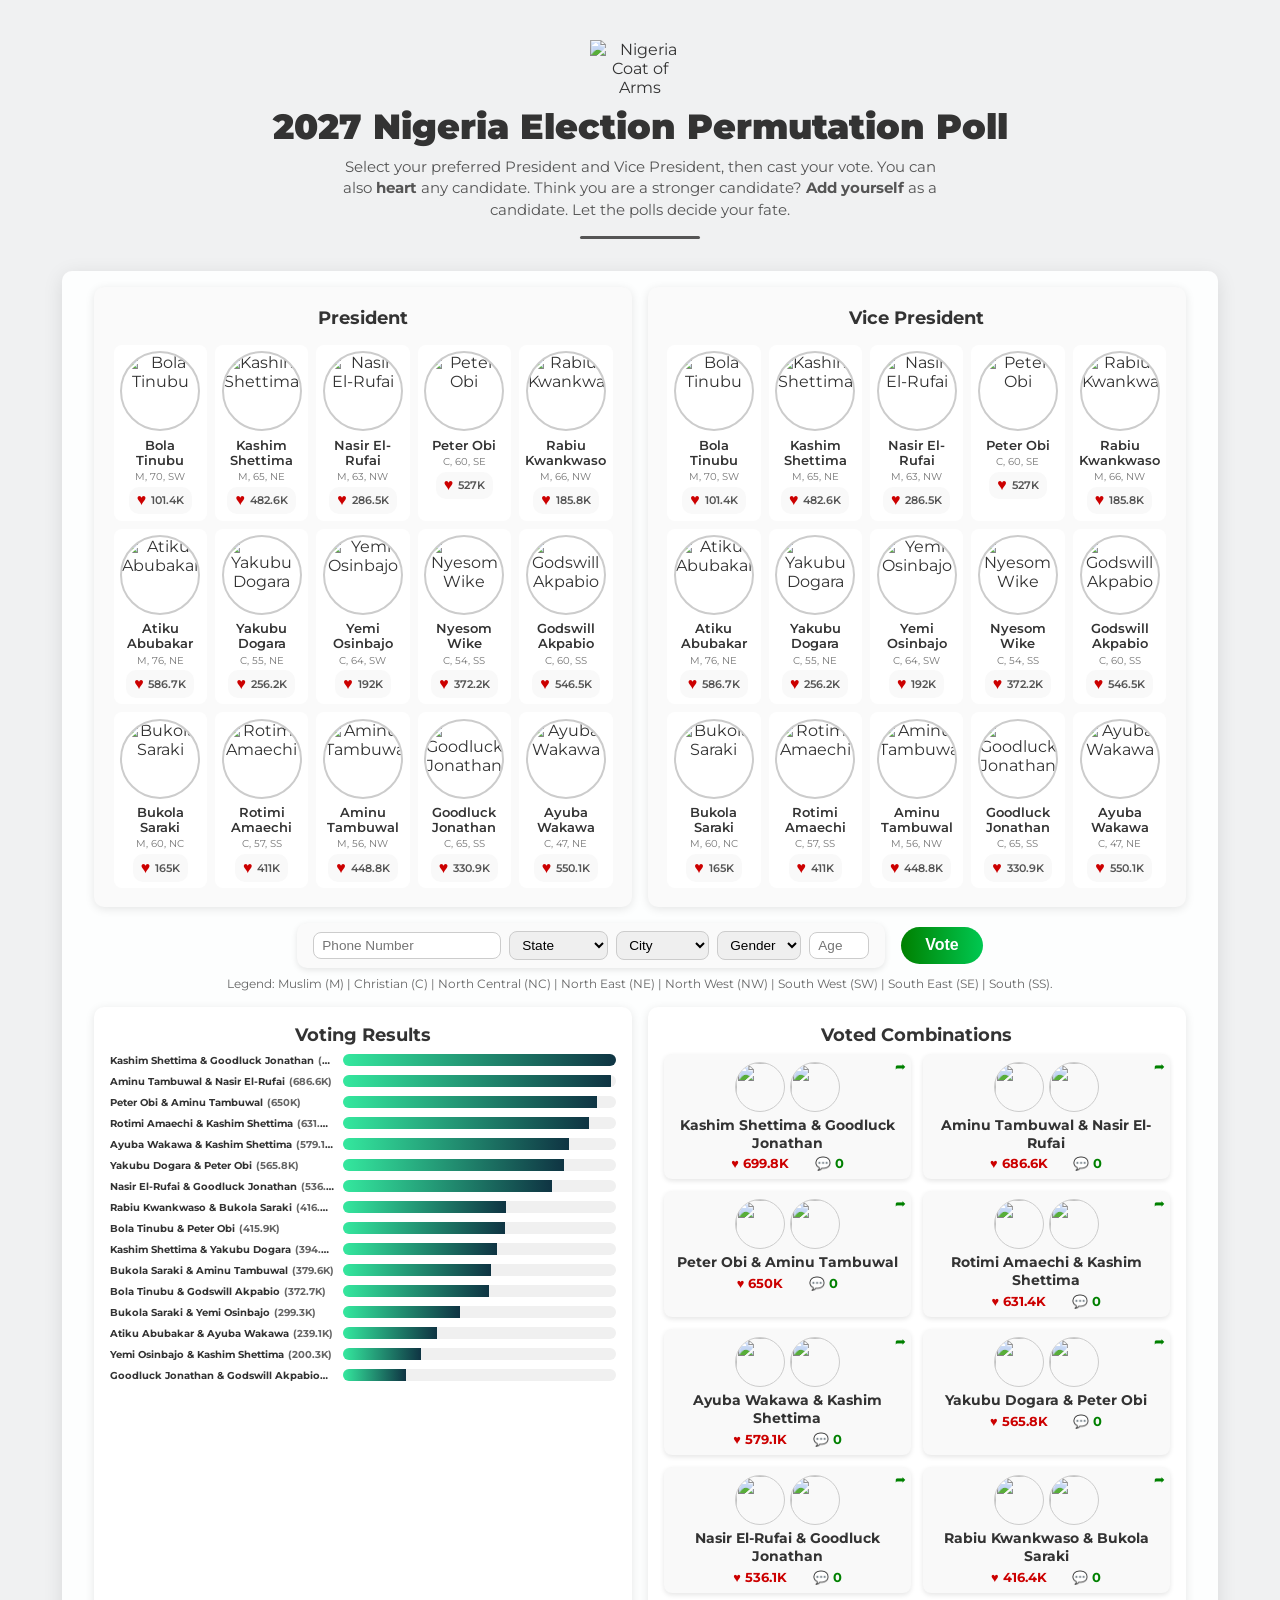
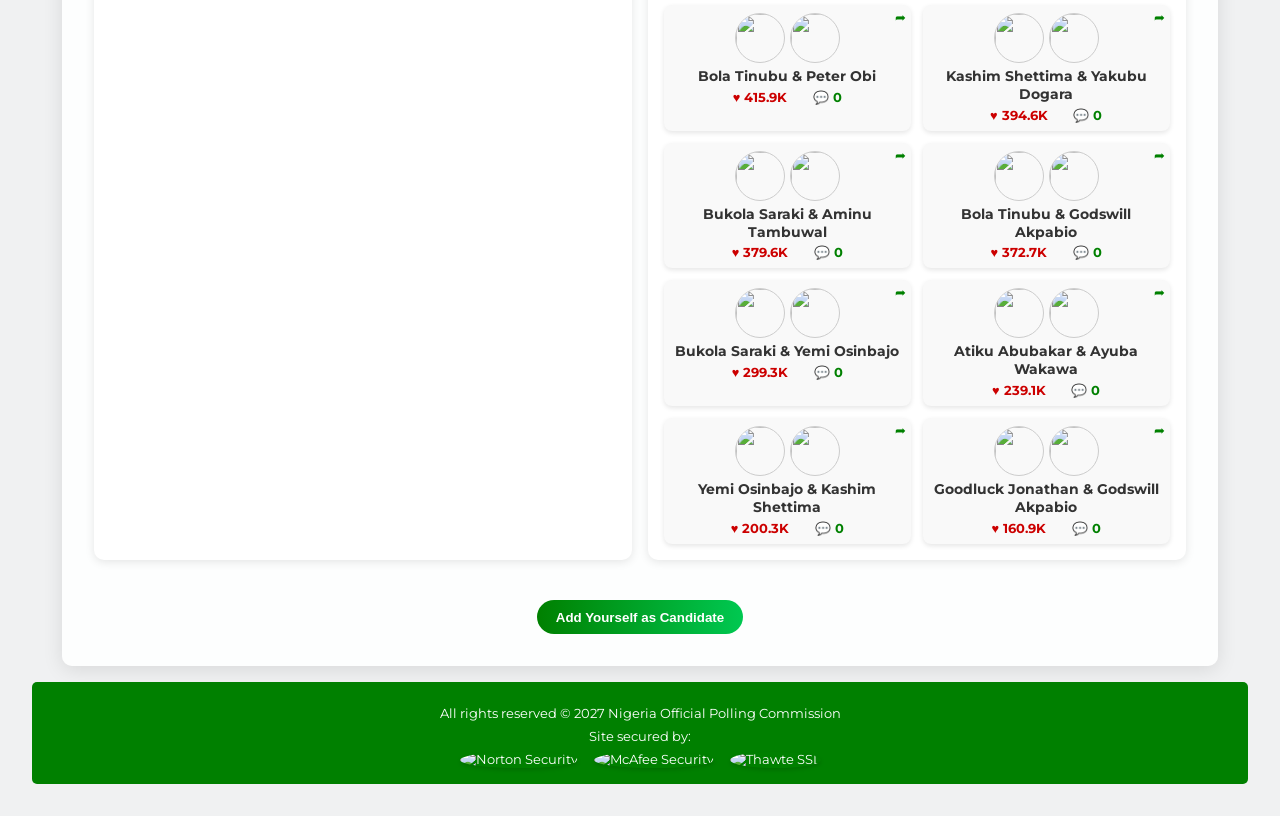
==== commit de9cf268: "Update Nigeria 2027 Poll.html" ====
--- a/Nigeria 2027 Poll.html
+++ b/Nigeria 2027 Poll.html
@@ -219,7 +219,7 @@
       display: flex;
       align-items: center;
       justify-content: center;
-      gap: 0.2rem;
+      gap: 0.3rem;
       font-size: 0.7rem;
       background: #f9f9f9;
       border-radius: 10px;
@@ -234,11 +234,12 @@
       background: none;
       cursor: pointer;
       font-weight: bold;
-      color: #008000;
+      color: #cc0000; /* Heart color */
+      font-size: 1rem; /* Make heart bigger */
       transition: transform 0.2s;
     }
     .like-btn:hover {
-      transform: scale(1.1);
+      transform: scale(1.2);
     }
     .like-count {
       color: #555;
@@ -324,35 +325,42 @@
       font-weight: 700;
       margin-bottom: 0.5rem;
     }
+    /* We shrink the bar to keep alignment for long names */
     .chart-bar {
       display: flex;
       align-items: center;
       margin-bottom: 0.5rem;
-justify-content: space-between; /* Ensures name is fully visible */
+      justify-content: flex-start;
+      gap: 0.5rem; /* space between name & bar */
     }
     .bar-label {
-flex: 1; /* Allows label to take more space */
-  font-size: 0.6rem;
-  font-weight: bold;
-  white-space: nowrap; /* Prevents text wrapping */
-  overflow: visible; /* Allows full display of long names */
-  text-overflow: unset;
+      width: 250px; /* fixed width for label to keep alignment */
+      font-size: 0.65rem;
+      font-weight: bold;
+      white-space: nowrap;
+      overflow: hidden; /* hide overflow if name too long */
+      text-overflow: ellipsis; /* show ... if too long */
     }
     .bar-container {
-   flex: 2; /* Gives more space to the bar */
-  background: #f0f0f0;
-  height: 18px;
-  border-radius: 10px;
-  overflow: hidden;
-  position: relative;
+      width: 60%; /* fixed width so bars don't sprawl full */
+      background: #f0f0f0;
+      height: 12px; /* smaller height for bar */
+      border-radius: 10px;
+      overflow: hidden;
+      position: relative;
     }
     .bar-fill {
-      height: 18px;
+      height: 12px;
       transition: width 0.5s;
       background: linear-gradient(to right, #34e89e, #0f3443);
     }
-
-    /* COMBO GRID WITH "Votes: X | Comments: Y" */
+    .vote-count-label {
+      font-size: 0.6rem;
+      color: #666;
+      margin-left: 4px;
+    }
+
+    /* COMBO GRID */
     .combo-grid {
       display: grid;
       grid-template-columns: repeat(auto-fill, minmax(200px, 1fr));
@@ -366,9 +374,25 @@
       text-align: center;
       transition: transform 0.2s;
       cursor: pointer;
+      position: relative;
     }
     .combo-card:hover {
       transform: translateY(-2px);
+    }
+    /* Move share button top-right */
+    .share-btn {
+      position: absolute;
+      top: 5px;
+      right: 5px;
+      border: none;
+      background: none;
+      cursor: pointer;
+      color: #008000;
+      font-size: 0.8rem;
+      transition: transform 0.2s;
+    }
+    .share-btn:hover {
+      transform: scale(1.1);
     }
     .combo-top {
       display: flex;
@@ -389,10 +413,24 @@
       font-size: 0.9rem;
       color: #333;
     }
+
+    /* Stats row with hearts & comments (Share is top-right now) */
     .combo-stats {
+      display: flex;
+      align-items: center;
+      justify-content: center;
+      gap: 1.6rem; /* bigger gap between items */
+      margin-top: 0.3rem;
       font-size: 0.8rem;
-      margin-top: 0.2rem;
       color: #555;
+    }
+    .vote-heart {
+      color: #cc0000;
+      font-weight: bold;
+    }
+    .comment-icon {
+      color: #008000;
+      font-weight: bold;
     }
 
     /* COMMENT SECTION (below results) */
@@ -596,7 +634,7 @@
     />
     <h1 class="main-heading">2027 Nigeria Election Permutation Poll</h1>
     <p class="sub-heading">
-      Select your preferred President and Vice President, then cast your vote. You can also <strong>like</strong> any candidate.
+      Select your preferred President and Vice President, then cast your vote. You can also <strong>heart</strong> any candidate.
       Think you are a stronger candidate? <strong>Add yourself</strong> as a candidate. Let the polls decide your fate.
     </p>
     <div class="divider"></div>
@@ -757,19 +795,17 @@
   </footer>
 
   <script>
-    /* 
-      1) Show Legend near the Vote section.
-      2) Reduced .bar-label to 0.8rem + truncated text to prevent wrapping.
-      3) Everything else is same: combos have "Votes: X | Comments: Y" and a nested comment system below the results
-    */
-
-    let candidates=[
+    /*******************************
+     *  CANDIDATE CONFIG & DETAILS
+     *******************************/
+    let candidates = [
       "Bola Tinubu","Kashim Shettima","Nasir El-Rufai","Peter Obi",
       "Rabiu Kwankwaso","Atiku Abubakar","Yakubu Dogara","Yemi Osinbajo",
       "Nyesom Wike","Godswill Akpabio","Bukola Saraki","Rotimi Amaechi",
       "Aminu Tambuwal","Goodluck Jonathan","Ayuba Wakawa"
     ];
-let candidateImages = {  "Yakubu Dogara": "https://blogger.googleusercontent.com/img/b/R29vZ2xl/AVvXsEjuBvZJoVkod1KbQdOKCSxKVqt9dk7zP6M26tKuy320OLGSuke9AuduxgF8j1G6f7OthrtlQr3MYW12RX8869PyIQQm8c_9EolExIJTu4y2q5JduhahRcnBA_6fCF0F5wDTlARpFAZuVz-L2_RBD-mVTnBcj01I-faMqKBx33v-H4cez3fPk0IdBrvF3uo/s600/Dogara.jpg",
+    let candidateImages = {
+      "Yakubu Dogara": "https://blogger.googleusercontent.com/img/b/R29vZ2xl/AVvXsEjuBvZJoVkod1KbQdOKCSxKVqt9dk7zP6M26tKuy320OLGSuke9AuduxgF8j1G6f7OthrtlQr3MYW12RX8869PyIQQm8c_9EolExIJTu4y2q5JduhahRcnBA_6fCF0F5wDTlARpFAZuVz-L2_RBD-mVTnBcj01I-faMqKBx33v-H4cez3fPk0IdBrvF3uo/s600/Dogara.jpg",
       "Yemi Osinbajo": "https://thenationonlineng.net/wp-content/uploads/2015/08/Osinbajo.jpg",
       "Nyesom Wike": "https://dailypost.ng/wp-content/uploads/2024/01/wike.jpg",
       "Godswill Akpabio": "https://www.citypost.ng/wp-content/uploads/2024/08/IMG-20240827-WA0043.jpg",
@@ -783,9 +819,10 @@
       "Nasir El-Rufai": "https://d1jcea4y7xhp7l.cloudfront.net/2018/10/Kaduna_state_Governor.jpg",
       "Peter Obi": "https://todayafrica.co/wp-content/uploads/2024/04/Blue-Simple-Dad-Appreciation-Facebook-Post-1200-%C3%97-720-px-10-2.png",
       "Rabiu Kwankwaso": "https://thetop10magazine.com.ng/wp-content/uploads/2022/09/Rabiu-Musa-Kwankwaso-NNPP.jpg",
-      "Ayuba Wakawa": "https://media.premiumtimesng.com/wp-content/files/2014/04/Ayuba-Wakawa.jpg"};
-    // Short details: e.g. {religion, age, zone}
-    let candidateDetails = {  "Bola Tinubu":     { religion: "M", age: "70", zone: "SW" },
+      "Ayuba Wakawa": "https://media.premiumtimesng.com/wp-content/files/2014/04/Ayuba-Wakawa.jpg"
+    };
+    let candidateDetails = {
+      "Bola Tinubu":     { religion: "M", age: "70", zone: "SW" },
       "Kashim Shettima": { religion: "M", age: "65", zone: "NE" },
       "Nasir El-Rufai":  { religion: "M", age: "63", zone: "NW" },
       "Peter Obi":       { religion: "C", age: "60", zone: "SE" },
@@ -799,362 +836,439 @@
       "Rotimi Amaechi":  { religion: "C", age: "57", zone: "SS" },
       "Aminu Tambuwal":  { religion: "M", age: "56", zone: "NW" },
       "Goodluck Jonathan": { religion: "C", age: "65", zone: "SS" },
-      "Ayuba Wakawa":    { religion: "C", age: "47", zone: "NE" } };
-
-    let votesData={};  // { "Tinubu & Shettima": 3, ... }
-    let candidateLikes={};  // { "Tinubu":0, ... }
-    let comboComments={};  // { "Tinubu & Shettima": [ { name, text, replies:[] }, ... ] }
-
-    let selectedPresident=null;
-    let selectedVP=null;
-    let currentCombo=null;
+      "Ayuba Wakawa":    { religion: "C", age: "47", zone: "NE" }
+    };
+
+    /*******************************
+     *  VOTES, LIKES & COMMENTS
+     *******************************/
+    let votesData = {};
+    let candidateLikes = {};
+    let comboComments = {};
+
+    let selectedPresident = null;
+    let selectedVP = null;
+    let currentCombo = null;
 
     // DOM Refs
-    const presidentListEl=document.getElementById('presidentList');
-    const vicePresidentListEl=document.getElementById('vicePresidentList');
-    const voteBtn=document.getElementById('voteBtn');
-    const chartBarsEl=document.getElementById('chartBars');
-    const comboGridEl=document.getElementById('comboGrid');
-
-    const comboCommentSection=document.getElementById('comboCommentSection');
-    const comboCommentTitle=document.getElementById('comboCommentTitle');
-    const comboCommentName=document.getElementById('comboCommentName');
-    const comboCommentText=document.getElementById('comboCommentText');
-    const comboCommentPostBtn=document.getElementById('comboCommentPostBtn');
-    const comboCommentList=document.getElementById('comboCommentList');
-
-    // Add Candidate Lightbox
-    const addCandidateBtn=document.getElementById('addCandidateBtn');
-    const lightboxOverlay=document.getElementById('lightboxOverlay');
-    const lightboxClose=document.getElementById('lightboxClose');
-    const lightboxForm=document.getElementById('lightboxForm');
-    const lightboxCandidateName=document.getElementById('lightboxCandidateName');
-    const lightboxCandidateImage=document.getElementById('lightboxCandidateImage');
-    const lightboxCandidateReligion=document.getElementById('lightboxCandidateReligion');
-    const lightboxCandidateAge=document.getElementById('lightboxCandidateAge');
-    const lightboxCandidateZone=document.getElementById('lightboxCandidateZone');
-    const lightboxSubmitMsg=document.getElementById('lightboxSubmitMsg');
-
-    // Initialize likes=0
-    candidates.forEach(c=> candidateLikes[c]=0);
-
-    function init(){
-      populateCandidateList(presidentListEl,candidates,true);
-      populateCandidateList(vicePresidentListEl,candidates,false);
-    }
-    init();
-
-    function populateCandidateList(listEl, candArr, isPresident){
-      listEl.innerHTML='';
-      candArr.forEach(c=>{
-        const li=document.createElement('li');
-        li.className='candidate-item';
-        li.dataset.candidateName=c;
-
-        const img=document.createElement('img');
-        img.className='candidate-photo';
-        img.src=candidateImages[c]||"https://via.placeholder.com/80?text=Photo";
-        img.alt=c;
-
-        const nameDiv=document.createElement('div');
-        nameDiv.className='candidate-name';
-        nameDiv.textContent=c;
-
-        let d=candidateDetails[c]||{religion:"N/A",age:"N/A",zone:"N/A"};
-        const infoDiv=document.createElement('div');
-        infoDiv.className='candidate-details';
-        infoDiv.textContent=`${d.religion}, ${d.age}, ${d.zone}`;
-
-        const likeContainer=document.createElement('div');
-        likeContainer.className='like-container';
-
-        const likeBtn=document.createElement('button');
-        likeBtn.className='like-btn';
-        likeBtn.textContent="Like";
-
-        const likeCountSpan=document.createElement('span');
-        likeCountSpan.className='like-count';
-        likeCountSpan.textContent=candidateLikes[c];
-
-        likeBtn.addEventListener('click',(e)=>{
+    const presidentListEl     = document.getElementById('presidentList');
+    const vicePresidentListEl = document.getElementById('vicePresidentList');
+    const voteBtn             = document.getElementById('voteBtn');
+    const chartBarsEl         = document.getElementById('chartBars');
+    const comboGridEl         = document.getElementById('comboGrid');
+    const comboCommentSection = document.getElementById('comboCommentSection');
+    const comboCommentTitle   = document.getElementById('comboCommentTitle');
+    const comboCommentName    = document.getElementById('comboCommentName');
+    const comboCommentText    = document.getElementById('comboCommentText');
+    const comboCommentPostBtn = document.getElementById('comboCommentPostBtn');
+
+    // Lightbox
+    const addCandidateBtn          = document.getElementById('addCandidateBtn');
+    const lightboxOverlay          = document.getElementById('lightboxOverlay');
+    const lightboxClose            = document.getElementById('lightboxClose');
+    const lightboxForm             = document.getElementById('lightboxForm');
+    const lightboxCandidateName    = document.getElementById('lightboxCandidateName');
+    const lightboxCandidateImage   = document.getElementById('lightboxCandidateImage');
+    const lightboxCandidateReligion= document.getElementById('lightboxCandidateReligion');
+    const lightboxCandidateAge     = document.getElementById('lightboxCandidateAge');
+    const lightboxCandidateZone    = document.getElementById('lightboxCandidateZone');
+    const lightboxSubmitMsg        = document.getElementById('lightboxSubmitMsg');
+
+    /************************************************
+     * FORMAT NUMBER => 1.2K / 2.3M
+     ************************************************/
+    function formatNumber(num) {
+      if(num >= 1000000) {
+        let val = (num / 1000000).toFixed(1).replace(/\.0$/, '');
+        return val + 'M';
+      }
+      else if(num >= 1000) {
+        let val = (num / 1000).toFixed(1).replace(/\.0$/, '');
+        return val + 'K';
+      }
+      return String(num);
+    }
+
+    /************************************************
+     * Random Data Setup
+     ************************************************/
+    function initRandomData() {
+      // random likes for each candidate
+      candidates.forEach(c => {
+        candidateLikes[c] = Math.floor(Math.random() * 500000) + 100000; 
+      });
+
+      // random combos (16)
+      let usedPairs = new Set();
+      let combosCount = 0;
+      while(combosCount < 16) {
+        let c1 = candidates[Math.floor(Math.random() * candidates.length)];
+        let c2 = candidates[Math.floor(Math.random() * candidates.length)];
+        if(c1 !== c2) {
+          let key = `${c1} & ${c2}`;
+          if(!usedPairs.has(key)) {
+            usedPairs.add(key);
+            votesData[key] = Math.floor(Math.random() * 600000) + 100000;
+            comboComments[key] = [];
+            combosCount++;
+          }
+        }
+      }
+    }
+
+    /************************************************
+     * Populate Candidate Lists (Pres/VP)
+     ************************************************/
+    function populateCandidateList(listEl, candArr, isPresident) {
+      listEl.innerHTML = '';
+      candArr.forEach(c => {
+        const li = document.createElement('li');
+        li.className = 'candidate-item';
+        li.dataset.candidateName = c;
+
+        const img = document.createElement('img');
+        img.className = 'candidate-photo';
+        img.src = candidateImages[c] || "https://via.placeholder.com/80";
+        img.alt = c;
+
+        const name = document.createElement('div');
+        name.className = 'candidate-name';
+        name.textContent = c;
+
+        let d = candidateDetails[c] || { religion:'?', age:'?', zone:'?' };
+        const info = document.createElement('div');
+        info.className = 'candidate-details';
+        info.textContent = `${d.religion}, ${d.age}, ${d.zone}`;
+
+        // heart for likes
+        const likeContainer = document.createElement('div');
+        likeContainer.className = 'like-container';
+        const likeBtn = document.createElement('button');
+        likeBtn.className = 'like-btn';
+        likeBtn.innerHTML = '♥';
+        const likeCount = document.createElement('span');
+        likeCount.className = 'like-count';
+        likeCount.textContent = formatNumber(candidateLikes[c]);
+
+        // on heart click => increment
+        likeBtn.addEventListener('click', e => {
           e.stopPropagation();
           candidateLikes[c]++;
-          updateLikes(c);
+          updateCandidateLikes(c);
         });
 
         likeContainer.appendChild(likeBtn);
-        likeContainer.appendChild(likeCountSpan);
-
-        li.appendChild(img);
-        li.appendChild(nameDiv);
-        li.appendChild(infoDiv);
-        li.appendChild(likeContainer);
-
-        li.addEventListener('click',()=>{
-          if(isPresident){
-            selectedPresident=c;
-            highlightSelected(presidentListEl,c);
+        likeContainer.appendChild(likeCount);
+
+        // on item click => select
+        li.addEventListener('click', () => {
+          if(isPresident) {
+            selectedPresident = c;
+            highlightSelected(presidentListEl, c);
           } else {
-            selectedVP=c;
-            highlightSelected(vicePresidentListEl,c);
+            selectedVP = c;
+            highlightSelected(vicePresidentListEl, c);
           }
         });
 
+        li.appendChild(img);
+        li.appendChild(name);
+        li.appendChild(info);
+        li.appendChild(likeContainer);
+
         listEl.appendChild(li);
       });
     }
 
-    function highlightSelected(listEl,candidate){
-      const items=listEl.querySelectorAll('.candidate-item');
-      items.forEach(it=>{
-        if(it.dataset.candidateName===candidate) it.classList.add('selected');
+    function highlightSelected(listEl, c) {
+      const items = listEl.querySelectorAll('.candidate-item');
+      items.forEach(it => {
+        if(it.dataset.candidateName === c) it.classList.add('selected');
         else it.classList.remove('selected');
       });
     }
-    function updateLikes(c){
-      const newVal=candidateLikes[c];
-      document.querySelectorAll(`[data-candidate-name="${c}"]`).forEach(it=>{
-        const sp=it.querySelector('.like-count');
-        if(sp) sp.textContent=newVal;
+
+    function updateCandidateLikes(c) {
+      const val = formatNumber(candidateLikes[c]);
+      const items = document.querySelectorAll(`[data-candidate-name="${c}"]`);
+      items.forEach(it => {
+        const span = it.querySelector('.like-count');
+        if(span) span.textContent = val;
       });
     }
 
-    // VOTING
-    voteBtn.addEventListener('click',()=>{
-      if(!selectedPresident||!selectedVP){
-        alert("Select President and Vice President first!");
+    /************************************************
+     * Voting => increments votes for combo
+     ************************************************/
+    voteBtn.addEventListener('click', () => {
+      if(!selectedPresident || !selectedVP) {
+        alert("Please select President & VP first.");
         return;
       }
-      if(selectedPresident===selectedVP){
-        alert("They must differ!");
+      if(selectedPresident === selectedVP) {
+        alert("President and Vice President must differ!");
         return;
       }
-      const comboKey=`${selectedPresident} & ${selectedVP}`;
-      if(!votesData[comboKey]) votesData[comboKey]=0;
-      if(!comboComments[comboKey]) comboComments[comboKey]=[];
-      votesData[comboKey]++;
-
+      const key = `${selectedPresident} & ${selectedVP}`;
+      if(!votesData[key]) {
+        votesData[key] = 0;
+        comboComments[key] = [];
+      }
+      votesData[key]++;
       renderChart();
       renderComboGrid();
+      alert("Vote recorded!");
     });
 
-    /* RENDER CHART (no comment count) */
-    function renderChart(){
-      chartBarsEl.innerHTML='';
-      const sorted=Object.entries(votesData).sort((a,b)=>b[1]-a[1]);
-      const total=sorted.reduce((s,[_,v])=>s+v,0);
-
-      sorted.forEach(([combo,cnt])=>{
-        const row=document.createElement('div');
-        row.className='chart-bar';
-
-        const label=document.createElement('div');
-        label.className='bar-label';
-        label.textContent=combo;
-
-        const barBg=document.createElement('div');
-        barBg.className='bar-container';
-        const barFill=document.createElement('div');
-        barFill.className='bar-fill';
-        let pct= total? (cnt/total*100).toFixed(1):0;
-        barFill.style.width=pct+'%';
+    /************************************************
+     * Chart
+     ************************************************/
+    function renderChart() {
+      chartBarsEl.innerHTML = '';
+      const sorted = Object.entries(votesData).sort((a,b)=> b[1]-a[1]);
+      if(!sorted.length) return;
+
+      let highest = sorted[0][1]; // for ratio
+
+      sorted.forEach(([combo, count]) => {
+        const barRow = document.createElement('div');
+        barRow.className = 'chart-bar';
+
+        const barLabel = document.createElement('div');
+        barLabel.className = 'bar-label';
+        barLabel.textContent = combo;
+
+        const barBg = document.createElement('div');
+        barBg.className = 'bar-container';
+
+        const barFill = document.createElement('div');
+        barFill.className = 'bar-fill';
+        let ratio = (count / highest)*100;
+        barFill.style.width = ratio.toFixed(1)+'%';
+
+        // optional numeric label
+        const lbl = document.createElement('span');
+        lbl.className = 'vote-count-label';
+        lbl.textContent = `(${formatNumber(count)})`;
+        barLabel.appendChild(lbl);
 
         barBg.appendChild(barFill);
-        row.appendChild(label);
-        row.appendChild(barBg);
-        chartBarsEl.appendChild(row);
+        barRow.appendChild(barLabel);
+        barRow.appendChild(barBg);
+        chartBarsEl.appendChild(barRow);
       });
     }
 
-    /* RENDER COMBO GRID with comment count */
-    function renderComboGrid(){
-      comboGridEl.innerHTML='';
-      const sorted=Object.entries(votesData).sort((a,b)=>b[1]-a[1]);
-      sorted.forEach(([combo,cnt])=>{
-        const card=document.createElement('div');
-        card.className='combo-card';
-        card.dataset.comboKey=combo;
-
-        const top=document.createElement('div');
-        top.className='combo-top';
-
-        const [c1,c2]=combo.split(" & ");
-        const img1=document.createElement('img');
-        img1.className='combo-img';
-        img1.src=candidateImages[c1]||"https://via.placeholder.com/60?text=Photo";
-
-        const img2=document.createElement('img');
-        img2.className='combo-img';
-        img2.src=candidateImages[c2]||"https://via.placeholder.com/60?text=Photo";
-
-        top.appendChild(img1);
-        top.appendChild(img2);
-
-        const title=document.createElement('div');
-        title.className='combo-title';
-        title.textContent=combo;
-
-        const stats=document.createElement('div');
-        stats.className='combo-stats';
-        let cCount= comboComments[combo]? comboComments[combo].length: 0;
-        stats.textContent=`Votes: ${cnt} | Comments: ${cCount}`;
-
-        card.appendChild(top);
+    /************************************************
+     * Voted Combos => grid
+     ************************************************/
+    function renderComboGrid() {
+      comboGridEl.innerHTML = '';
+      const sorted = Object.entries(votesData).sort((a,b)=> b[1]-a[1]);
+
+      sorted.forEach(([combo, count]) => {
+        const card = document.createElement('div');
+        card.className = 'combo-card';
+        card.dataset.comboKey = combo;
+
+        // share top-right
+        const shareBtn = document.createElement('button');
+        shareBtn.className = 'share-btn';
+        shareBtn.textContent = '➦';
+        shareBtn.addEventListener('click', e => {
+          e.stopPropagation();
+          alert(`Sharing combo: ${combo}\nInvite your friends to vote!`);
+        });
+
+        card.appendChild(shareBtn);
+
+        // top images
+        const topDiv = document.createElement('div');
+        topDiv.className = 'combo-top';
+
+        const [c1,c2] = combo.split(" & ");
+        const img1 = document.createElement('img');
+        img1.className = 'combo-img';
+        img1.src = candidateImages[c1] || "https://via.placeholder.com/50";
+        const img2 = document.createElement('img');
+        img2.className = 'combo-img';
+        img2.src = candidateImages[c2] || "https://via.placeholder.com/50";
+
+        topDiv.appendChild(img1);
+        topDiv.appendChild(img2);
+
+        // combo title
+        const title = document.createElement('div');
+        title.className = 'combo-title';
+        title.textContent = combo;
+
+        // stats => hearts & comments (with spacing)
+        const stats = document.createElement('div');
+        stats.className = 'combo-stats';
+
+        const voteSpan = document.createElement('span');
+        voteSpan.className = 'vote-heart';
+        voteSpan.textContent = `♥ ${formatNumber(count)}`;
+
+        let cArr = comboComments[combo]||[];
+        const commentSpan = document.createElement('span');
+        commentSpan.className = 'comment-icon';
+        commentSpan.textContent = `💬 ${formatNumber(cArr.length)}`;
+
+        stats.appendChild(voteSpan);
+        stats.appendChild(commentSpan);
+
+        // clicking card => open comments
+        card.addEventListener('click', () => {
+          openComboComments(combo);
+        });
+
+        card.appendChild(topDiv);
         card.appendChild(title);
         card.appendChild(stats);
 
-        card.addEventListener('click',()=>{
-          openComboComments(combo);
-        });
         comboGridEl.appendChild(card);
       });
     }
 
-    function openComboComments(comboKey){
-      currentCombo=comboKey;
+    /************************************************
+     * Comments => nested replies
+     ************************************************/
+    function openComboComments(comboKey) {
+      currentCombo = comboKey;
       comboCommentSection.classList.add('active');
-      comboCommentTitle.textContent=`Comments for: ${comboKey}`;
+      comboCommentTitle.textContent = `Comments for: ${comboKey}`;
       renderComboComments();
     }
-
-    function renderComboComments(){
-      comboCommentList.innerHTML='';
-      const arr=comboComments[currentCombo]||[];
-      arr.forEach(cObj=>{
-        const cEl=createCommentElement(cObj, arr);
-        comboCommentList.appendChild(cEl);
+    function renderComboComments() {
+      const list = document.getElementById('comboCommentList');
+      list.innerHTML = '';
+      let arr = comboComments[currentCombo]||[];
+      arr.forEach(cObj => {
+        list.appendChild(createCommentElement(cObj));
       });
     }
-
-    // Nested comment item
-    function createCommentElement(commentObj, arrRef){
-      // commentObj={ name, text, replies:[...] }
-      const wrapper=document.createElement('div');
-      wrapper.className='combo-comment-item';
-
-      const author=document.createElement('div');
-      author.className='comment-author';
-      author.textContent=commentObj.name;
-
-      const text=document.createElement('div');
-      text.className='comment-text';
-      text.textContent=commentObj.text;
-
-      // "Reply" link
-      const actions=document.createElement('div');
-      actions.className='comment-actions';
-      actions.textContent='Reply';
-
-      const replyForm=document.createElement('div');
-      replyForm.className='reply-form';
-
-      const rName=document.createElement('input');
-      rName.className='reply-input';
-      rName.type='text';
-      rName.placeholder='Your Name';
-
-      const rText=document.createElement('textarea');
-      rText.className='reply-textarea';
-      rText.rows=2; rText.placeholder='Your reply...';
-
-      const rBtn=document.createElement('button');
-      rBtn.className='reply-btn';
-      rBtn.textContent='Post Reply';
-
-      rBtn.addEventListener('click',()=>{
-        const rn=rName.value.trim();
-        const rt=rText.value.trim();
-        if(!rn||!rt){
-          alert("Enter name and reply!");
+    function createCommentElement(obj) {
+      // obj = { name, text, replies:[] }
+      const wrap = document.createElement('div');
+      wrap.className = 'combo-comment-item';
+
+      const auth = document.createElement('div');
+      auth.className = 'comment-author';
+      auth.textContent = obj.name;
+
+      const txt = document.createElement('div');
+      txt.className = 'comment-text';
+      txt.textContent = obj.text;
+
+      const actions = document.createElement('div');
+      actions.className = 'comment-actions';
+      actions.textContent = 'Reply';
+
+      const replyForm = document.createElement('div');
+      replyForm.className = 'reply-form';
+
+      const rInput = document.createElement('input');
+      rInput.className = 'reply-input';
+      rInput.placeholder = 'Your Name';
+
+      const rText = document.createElement('textarea');
+      rText.className = 'reply-textarea';
+      rText.rows = 2;
+      rText.placeholder = 'Your reply...';
+
+      const rBtn = document.createElement('button');
+      rBtn.className = 'reply-btn';
+      rBtn.textContent = 'Post Reply';
+
+      rBtn.addEventListener('click', () => {
+        let rn = rInput.value.trim();
+        let rt = rText.value.trim();
+        if(!rn || !rt) {
+          alert("Please enter name & reply");
           return;
         }
-        let newReply={
-          name:rn,
-          text:rt,
-          replies:[]
-        };
-        commentObj.replies.push(newReply);
-        rName.value='';
-        rText.value='';
-        replyForm.style.display='none';
+        let newReply = { name: rn, text: rt, replies: [] };
+        obj.replies.push(newReply);
+        rInput.value = '';
+        rText.value = '';
+        replyForm.style.display = 'none';
         renderComboComments();
       });
 
-      replyForm.appendChild(rName);
+      actions.addEventListener('click', () => {
+        replyForm.style.display = replyForm.style.display === 'none' ? 'flex' : 'none';
+      });
+
+      replyForm.appendChild(rInput);
       replyForm.appendChild(rText);
       replyForm.appendChild(rBtn);
 
-      actions.addEventListener('click',()=>{
-        if(replyForm.style.display==='none') replyForm.style.display='flex';
-        else replyForm.style.display='none';
-      });
-
-      wrapper.appendChild(author);
-      wrapper.appendChild(text);
-      wrapper.appendChild(actions);
-      wrapper.appendChild(replyForm);
-
-      // If it has sub replies
-      if(commentObj.replies && commentObj.replies.length>0){
-        const repliesContainer=document.createElement('div');
-        repliesContainer.className='comment-replies';
-        commentObj.replies.forEach(rObj=>{
-          let replyEl=createCommentElement(rObj, arrRef);
-          repliesContainer.appendChild(replyEl);
+      wrap.appendChild(auth);
+      wrap.appendChild(txt);
+      wrap.appendChild(actions);
+      wrap.appendChild(replyForm);
+
+      if(obj.replies && obj.replies.length>0) {
+        const sub = document.createElement('div');
+        sub.className = 'comment-replies';
+        obj.replies.forEach(rp => {
+          sub.appendChild(createCommentElement(rp));
         });
-        wrapper.appendChild(repliesContainer);
+        wrap.appendChild(sub);
       }
-      return wrapper;
-    }
-
-    /* POST top-level comment */
-    comboCommentPostBtn.addEventListener('click',()=>{
-      if(!currentCombo){
-        alert("No combination selected!");
+
+      return wrap;
+    }
+    comboCommentPostBtn.addEventListener('click', () => {
+      if(!currentCombo) {
+        alert("No combo selected!");
         return;
       }
-      const uname=comboCommentName.value.trim();
-      const utext=comboCommentText.value.trim();
-      if(!uname||!utext){
-        alert("Enter name + comment");
+      let un = comboCommentName.value.trim();
+      let tx = comboCommentText.value.trim();
+      if(!un || !tx) {
+        alert("Enter name & comment");
         return;
       }
-      if(!comboComments[currentCombo]) comboComments[currentCombo]=[];
-      comboComments[currentCombo].push({ name:uname, text:utext, replies:[] });
-      comboCommentName.value='';
-      comboCommentText.value='';
+      if(!comboComments[currentCombo]) comboComments[currentCombo] = [];
+      comboComments[currentCombo].push({ name: un, text: tx, replies: [] });
+      comboCommentName.value = '';
+      comboCommentText.value = '';
       renderComboComments();
-      renderComboGrid(); // update comment counts
+      renderComboGrid();
     });
 
-    /* ADD CANDIDATE LIGHTBOX */
-    addCandidateBtn.addEventListener('click',()=>{
-      lightboxOverlay.style.display='flex';
+    /************************************************
+     * Lightbox => Add Candidate
+     ************************************************/
+    addCandidateBtn.addEventListener('click', () => {
+      lightboxOverlay.style.display = 'flex';
     });
-    lightboxClose.addEventListener('click',()=>{
-      lightboxOverlay.style.display='none';
+    lightboxClose.addEventListener('click', () => {
+      lightboxOverlay.style.display = 'none';
     });
-    lightboxForm.addEventListener('submit',(e)=>{
+    lightboxForm.addEventListener('submit', e => {
       e.preventDefault();
-      const nm=lightboxCandidateName.value.trim();
-      const im=lightboxCandidateImage.value.trim()||"";
-      const rg=lightboxCandidateReligion.value.trim()||"N/A";
-      const ag=lightboxCandidateAge.value.trim()||"N/A";
-      const zn=lightboxCandidateZone.value.trim()||"N/A";
-
-      if(!nm){
-        alert("Please enter full name!");
+      let nm = lightboxCandidateName.value.trim();
+      let im = lightboxCandidateImage.value.trim();
+      let rg = lightboxCandidateReligion.value.trim()||"N/A";
+      let ag = lightboxCandidateAge.value.trim()||"N/A";
+      let zn = lightboxCandidateZone.value.trim()||"N/A";
+
+      if(!nm) {
+        alert("Enter full name!");
         return;
       }
-      if(!candidates.includes(nm)){
+      if(!candidates.includes(nm)) {
         candidates.push(nm);
-        candidateLikes[nm]=0;
+        candidateLikes[nm] = Math.floor(Math.random() * 500000) + 100000;
       }
-      candidateImages[nm]=im||"https://via.placeholder.com/80?text=Photo";
-      candidateDetails[nm]={religion:rg, age:ag, zone:zn};
-
-      populateCandidateList(presidentListEl, candidates,true);
-      populateCandidateList(vicePresidentListEl, candidates,false);
+      candidateImages[nm] = im || "https://via.placeholder.com/80";
+      candidateDetails[nm] = {religion:rg, age:ag, zone:zn};
+
+      populateCandidateList(presidentListEl, candidates, true);
+      populateCandidateList(vicePresidentListEl, candidates, false);
 
       lightboxSubmitMsg.style.display='block';
       lightboxForm.style.display='none';
@@ -1162,13 +1276,25 @@
         lightboxOverlay.style.display='none';
         lightboxSubmitMsg.style.display='none';
         lightboxForm.style.display='flex';
-        lightboxCandidateName.value="";
-        lightboxCandidateImage.value="";
-        lightboxCandidateReligion.value="";
-        lightboxCandidateAge.value="";
-        lightboxCandidateZone.value="";
+        lightboxCandidateName.value='';
+        lightboxCandidateImage.value='';
+        lightboxCandidateReligion.value='';
+        lightboxCandidateAge.value='';
+        lightboxCandidateZone.value='';
       },3000);
     });
+
+    /************************************************
+     * Init
+     ************************************************/
+    function init() {
+      initRandomData();
+      populateCandidateList(presidentListEl, candidates, true);
+      populateCandidateList(vicePresidentListEl, candidates, false);
+      renderChart();
+      renderComboGrid();
+    }
+    init();
   </script>
 </body>
 </html>
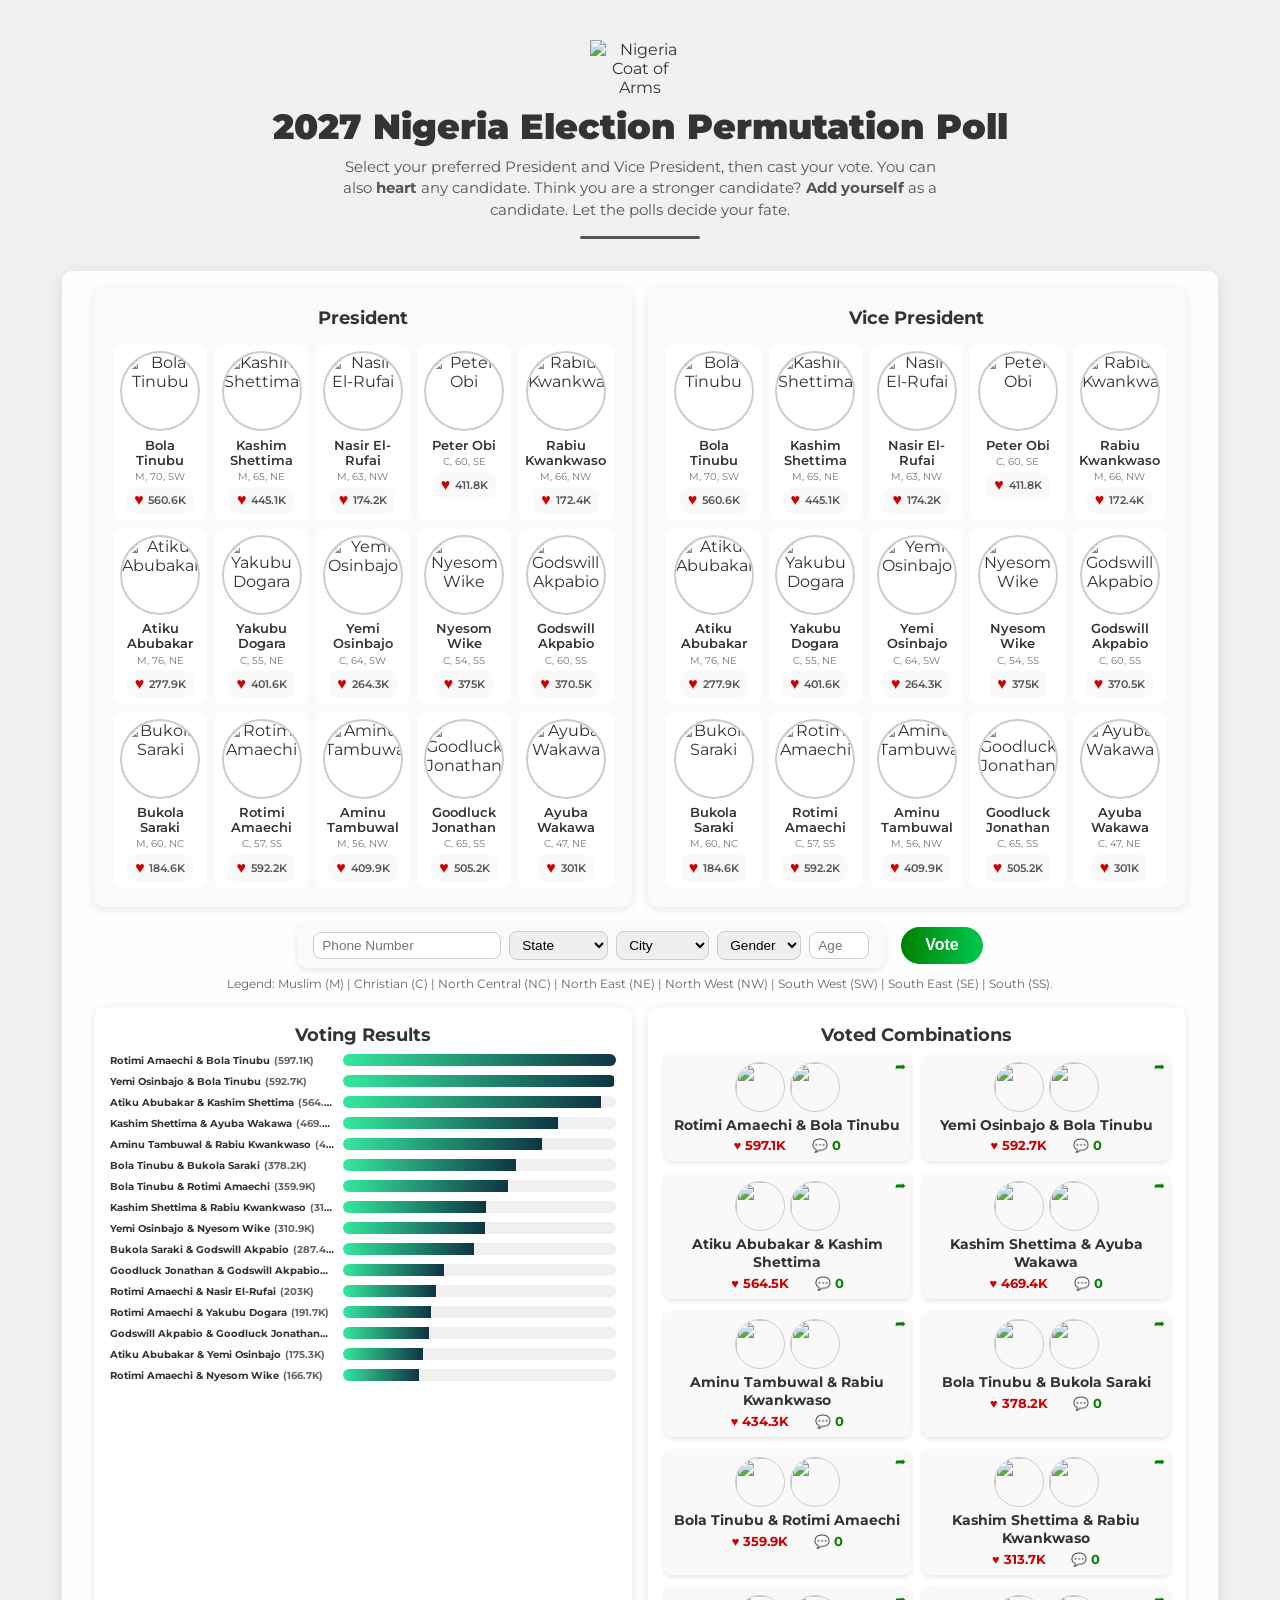
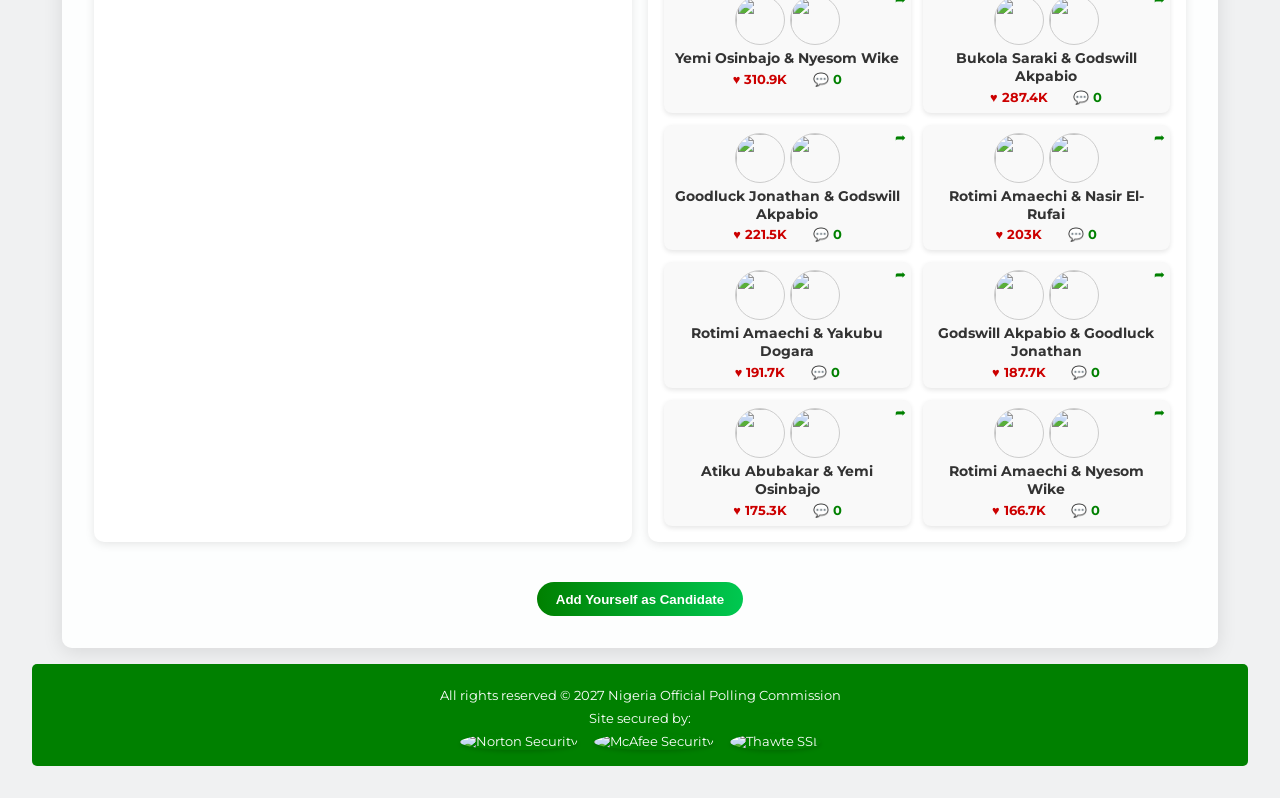
==== commit 8b684994: "Update Nigeria 2027 Poll.html" ====
--- a/Nigeria 2027 Poll.html
+++ b/Nigeria 2027 Poll.html
@@ -5,6 +5,7 @@
   <title>2027 Nigeria Election Poll</title>
   <!-- Google Font: Montserrat -->
   <link rel="preconnect" href="https://fonts.gstatic.com" />
+<meta name="viewport" content="width=device-width, initial-scale=1.0">
   <link
     href="https://fonts.googleapis.com/css2?family=Montserrat:wght@400;700&display=swap"
     rel="stylesheet"
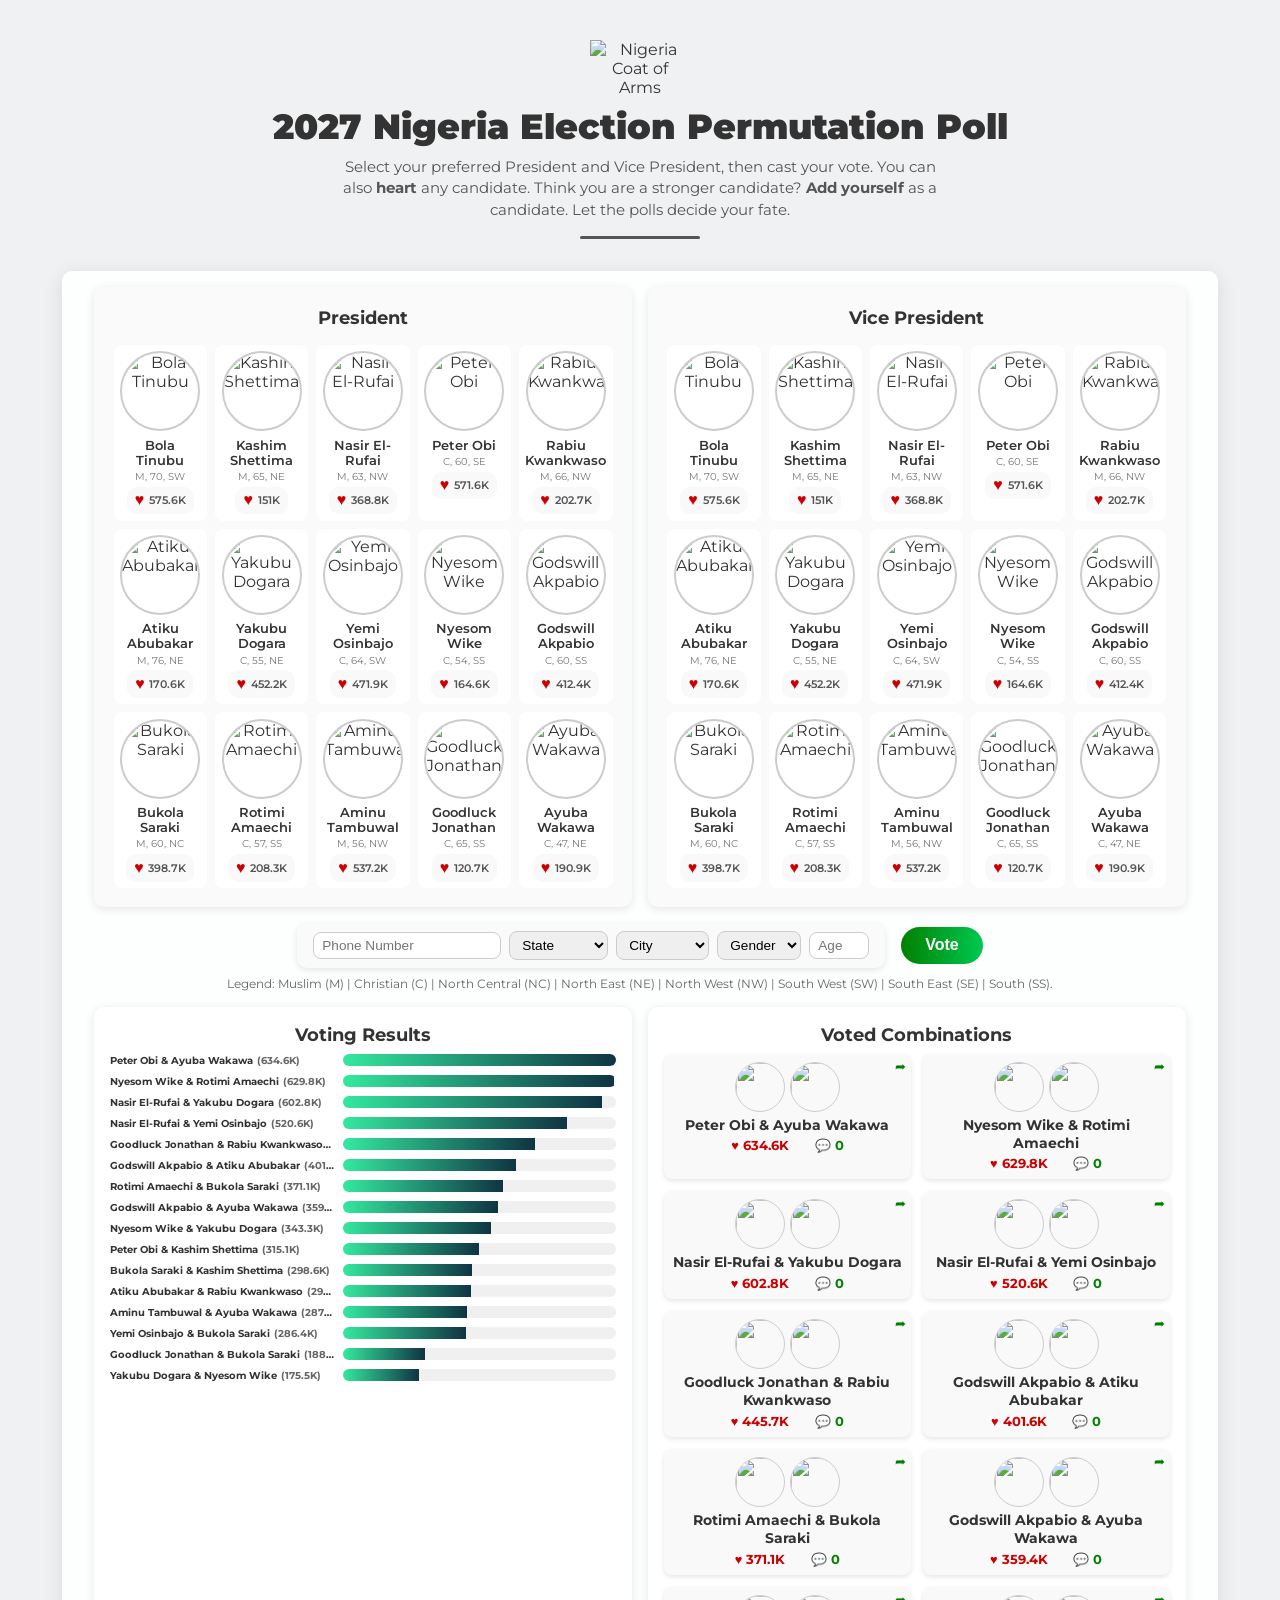
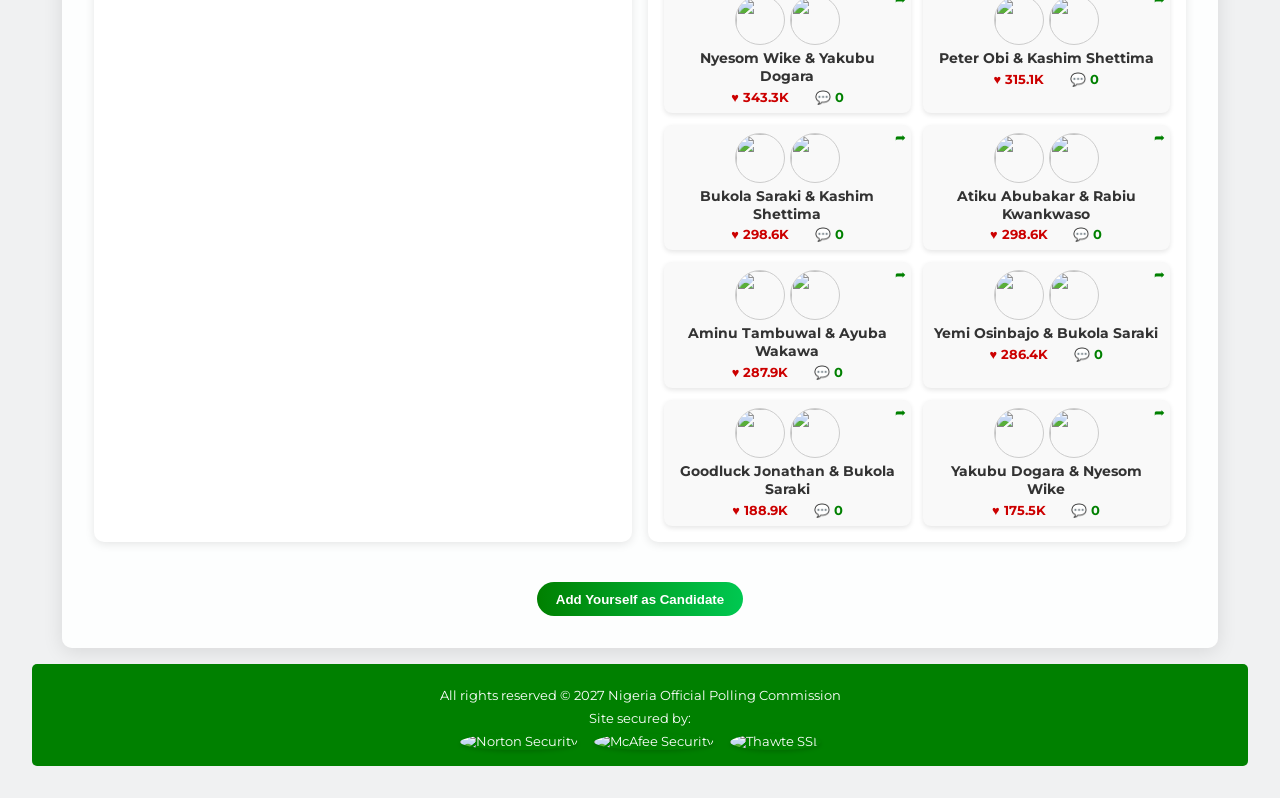
==== commit 00b14ab3: "Update Nigeria 2027 Poll.html" ====
--- a/Nigeria 2027 Poll.html
+++ b/Nigeria 2027 Poll.html
@@ -303,6 +303,41 @@
     }
 
     /* RESULTS SECTION */
+@media (max-width: 768px) {
+  .results-section {
+    flex-direction: column; 
+    align-items: center; 
+  }
+
+  .chart, .voted-combos {
+    width: 90%; /* or 100% if you prefer */
+    margin-bottom: 1rem;
+  }
+}
+@media (max-width: 600px) {
+  .bar-label {
+    width: 120px; /* or 150px */
+  }
+  .bar-container {
+    width: 70%; /* optional tweak to let bars be slightly larger */
+  }
+}
+@media (max-width: 600px) {
+  .candidate-list {
+    /* Let them stack more neatly, e.g. 2 columns on small screens */
+    grid-template-columns: repeat(auto-fill, minmax(140px, 1fr));
+  }
+
+  .candidate-photo {
+    width: 60px;
+    height: 60px;
+  }
+  /* Possibly reduce font-sizes, padding, etc. */
+  .candidate-name {
+    font-size: 0.75rem;
+  }
+}
+
     .results-section {
       display: flex;
       flex-direction: row;
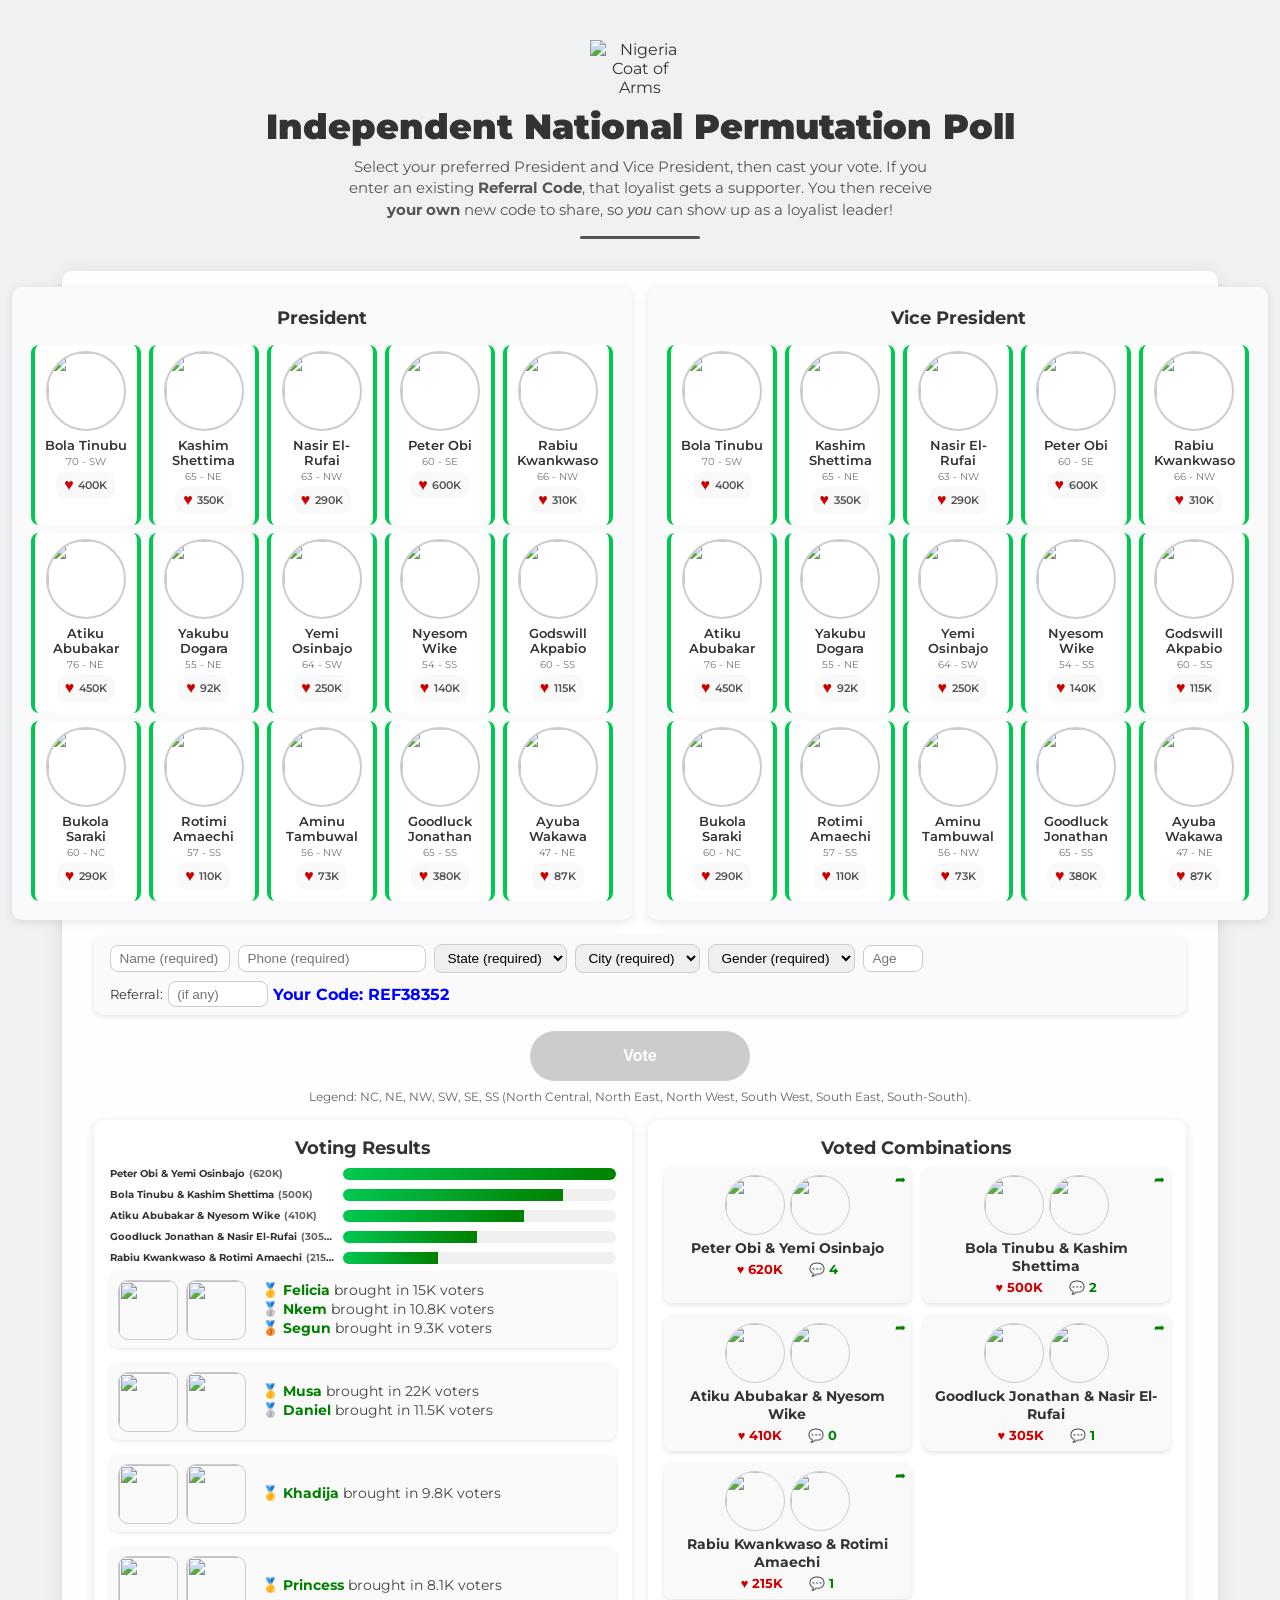
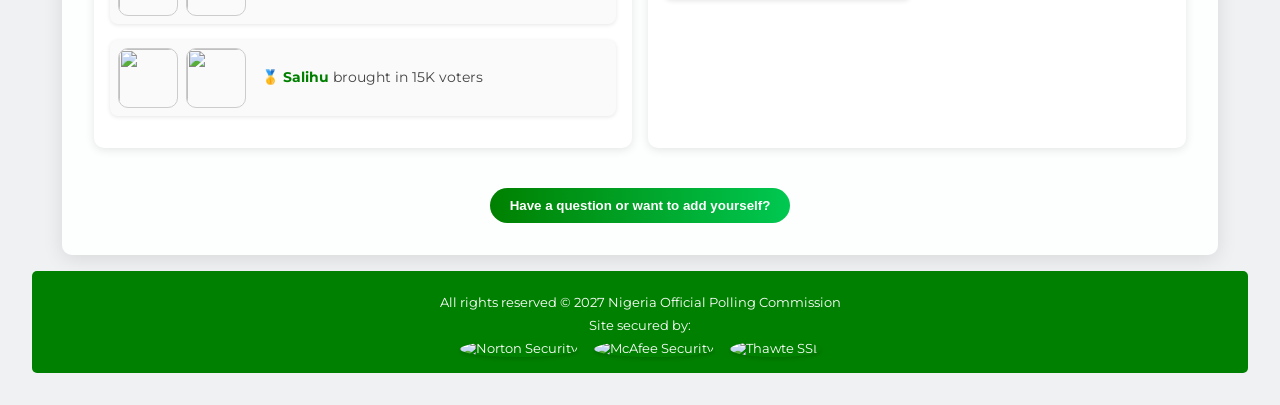
==== commit 2a33cbd0: "Update Nigeria 2027 Poll.html" ====
--- a/Nigeria 2027 Poll.html
+++ b/Nigeria 2027 Poll.html
@@ -1,11 +1,10 @@
 <!DOCTYPE html>
 <html lang="en">
 <head>
-  <meta charset="UTF-8">
-  <title>2027 Nigeria Election Poll</title>
+  <meta charset="UTF-8" />
+  <title>Independent National Permutation Poll</title>
+  <meta name="viewport" content="width=device-width, initial-scale=1.0" />
   <!-- Google Font: Montserrat -->
-  <link rel="preconnect" href="https://fonts.gstatic.com" />
-<meta name="viewport" content="width=device-width, initial-scale=1.0">
   <link
     href="https://fonts.googleapis.com/css2?family=Montserrat:wght@400;700&display=swap"
     rel="stylesheet"
@@ -40,6 +39,7 @@
       opacity: 0.05;
       z-index: 0;
     }
+
     /* Main container */
     .container {
       width: 95%;
@@ -54,8 +54,14 @@
       animation: fadeIn 1.2s ease;
     }
     @keyframes fadeIn {
-      0% { opacity: 0; transform: translateY(20px); }
-      100% { opacity: 1; transform: translateY(0); }
+      0% {
+        opacity: 0; 
+        transform: translateY(20px);
+      }
+      100% {
+        opacity: 1; 
+        transform: translateY(0);
+      }
     }
 
     /* HEADER */
@@ -124,18 +130,63 @@
       transform: scale(1.05);
     }
 
+    /* VOTE BUTTON AS PROGRESS BAR */
+    .vote-button {
+      position: relative;
+      width: 220px;
+      height: 50px;
+      border-radius: 50px;
+      border: 0px solid #000000;
+      background: #ccc; /* Grey by default */
+      font-size: 1rem;
+      font-weight: 700;
+      color: #fff;
+      cursor: pointer;
+      overflow: hidden;
+      transition: 0.3s;
+    }
+    .vote-button:disabled {
+      cursor: not-allowed;
+    }
+    .vote-button .fill-overlay {
+      position: absolute;
+      left: 0; 
+      top: 0;
+      height: 100%;
+      width: 0%;
+      background: linear-gradient(to right, #00c851, #008000);
+      transition: width 0.4s;
+      z-index: 1;
+    }
+    .vote-button .vote-text {
+      position: relative;
+      z-index: 2;
+    }
+    .vote-button.bounce {
+      animation: bounce 0.8s infinite;
+    }
+    @keyframes bounce {
+      0%, 100% { transform: translateY(0); }
+      50%      { transform: translateY(-5px); }
+    }
+
     /* SELECTION SECTION */
     .selection-section {
       display: flex;
-      flex-wrap: wrap;
       gap: 1rem;
       justify-content: center;
       margin-bottom: 1rem;
       animation: slideUp 0.8s ease;
     }
     @keyframes slideUp {
-      0% { transform: translateY(30px); opacity: 0; }
-      100% { transform: translateY(0); opacity: 1; }
+      0% {
+        transform: translateY(30px);
+        opacity: 0;
+      }
+      100% {
+        transform: translateY(0);
+        opacity: 1;
+      }
     }
     .selection-box {
       flex: 1 1 450px;
@@ -152,10 +203,9 @@
       font-weight: 700;
     }
     .candidate-list {
-      list-style: none;
       display: grid;
-      grid-template-columns: repeat(5, 1fr);
-      grid-template-rows: repeat(3, auto);
+      grid-template-columns: repeat(5, 110px);
+      grid-auto-rows: 180px;
       gap: 0.5rem;
     }
     @media (max-width: 600px) {
@@ -165,8 +215,12 @@
       }
     }
     .candidate-item {
+      width: 110px;
       background: #fff;
       border-radius: 8px;
+      border-left: 4px solid #00c851;
+      border-right: 4px solid #00c851;
+      margin: 0 auto;
       padding: 0.4rem;
       text-align: center;
       cursor: pointer;
@@ -204,7 +258,6 @@
     }
     .candidate-name {
       font-size: 0.8rem;
-      text-align: center;
       margin-bottom: 0.2rem;
       font-weight: 600;
       color: #333;
@@ -214,7 +267,6 @@
       color: #777;
       line-height: 1.2;
       margin-bottom: 0.2rem;
-      text-align: center;
     }
     .like-container {
       display: flex;
@@ -235,8 +287,8 @@
       background: none;
       cursor: pointer;
       font-weight: bold;
-      color: #cc0000; /* Heart color */
-      font-size: 1rem; /* Make heart bigger */
+      color: #cc0000;
+      font-size: 1rem;
       transition: transform 0.2s;
     }
     .like-btn:hover {
@@ -273,26 +325,6 @@
       padding: 0.3rem 0.5rem;
       font-size: 0.85rem;
     }
-    .vote-button {
-      background: linear-gradient(to right, #008000, #00c851);
-      color: #fff;
-      border: none;
-      border-radius: 50px;
-      padding: 0.6rem 1.5rem;
-      font-size: 1rem;
-      cursor: pointer;
-      font-weight: 700;
-      transition: 0.2s;
-      animation: pulse 1.5s infinite;
-    }
-    .vote-button:hover {
-      transform: scale(1.04);
-      opacity: 0.9;
-    }
-    @keyframes pulse {
-      0%, 100% { box-shadow: 0 0 10px rgba(0,200,81,0.5); }
-      50% { box-shadow: 0 0 20px rgba(0,200,81,0.8); }
-    }
 
     /* Legend near Vote area */
     .legend {
@@ -303,84 +335,57 @@
     }
 
     /* RESULTS SECTION */
-@media (max-width: 768px) {
-  .results-section {
-    flex-direction: column; 
-    align-items: center; 
-  }
-
-  .chart, .voted-combos {
-    width: 90%; /* or 100% if you prefer */
-    margin-bottom: 1rem;
-  }
-}
-@media (max-width: 600px) {
-  .bar-label {
-    width: 120px; /* or 150px */
-  }
-  .bar-container {
-    width: 70%; /* optional tweak to let bars be slightly larger */
-  }
-}
-@media (max-width: 600px) {
-  .candidate-list {
-    /* Let them stack more neatly, e.g. 2 columns on small screens */
-    grid-template-columns: repeat(auto-fill, minmax(140px, 1fr));
-  }
-
-  .candidate-photo {
-    width: 60px;
-    height: 60px;
-  }
-  /* Possibly reduce font-sizes, padding, etc. */
-  .candidate-name {
-    font-size: 0.75rem;
-  }
-}
-
+    @media (max-width: 768px) {
+      .results-section {
+        flex-direction: column;
+        align-items: center;
+      }
+    }
     .results-section {
       display: flex;
-      flex-direction: row;
-      justify-content: space-between;
+      flex-wrap: wrap;
       gap: 1rem;
       width: 100%;
       margin-top: 1rem;
-    }
-    .chart, .voted-combos {
-      flex: 1 1 45%;
+      justify-content: space-between;
+    }
+    .chart,
+    .voted-combos {
+      flex: 1 1 280px;
       background: #fff;
       border-radius: 10px;
       box-shadow: 0 2px 10px rgba(0,0,0,0.1);
       padding: 1rem;
       position: relative;
-    }
-    .chart h2, .voted-combos h2 {
+      min-width: 280px;
+    }
+    .chart h2,
+    .voted-combos h2 {
       text-align: center;
       color: #333;
       font-size: 1.15rem;
       font-weight: 700;
       margin-bottom: 0.5rem;
     }
-    /* We shrink the bar to keep alignment for long names */
     .chart-bar {
       display: flex;
       align-items: center;
       margin-bottom: 0.5rem;
       justify-content: flex-start;
-      gap: 0.5rem; /* space between name & bar */
+      gap: 0.5rem;
     }
     .bar-label {
-      width: 250px; /* fixed width for label to keep alignment */
+      width: 250px;
       font-size: 0.65rem;
       font-weight: bold;
       white-space: nowrap;
-      overflow: hidden; /* hide overflow if name too long */
-      text-overflow: ellipsis; /* show ... if too long */
+      overflow: hidden;
+      text-overflow: ellipsis;
     }
     .bar-container {
-      width: 60%; /* fixed width so bars don't sprawl full */
+      width: 60%;
       background: #f0f0f0;
-      height: 12px; /* smaller height for bar */
+      height: 12px;
       border-radius: 10px;
       overflow: hidden;
       position: relative;
@@ -388,7 +393,7 @@
     .bar-fill {
       height: 12px;
       transition: width 0.5s;
-      background: linear-gradient(to right, #34e89e, #0f3443);
+      background: linear-gradient(to right, #00c851, #008000);
     }
     .vote-count-label {
       font-size: 0.6rem;
@@ -401,6 +406,7 @@
       display: grid;
       grid-template-columns: repeat(auto-fill, minmax(200px, 1fr));
       gap: 0.75rem;
+      margin-bottom: 1.5rem;
     }
     .combo-card {
       background: #f9f9f9;
@@ -415,7 +421,6 @@
     .combo-card:hover {
       transform: translateY(-2px);
     }
-    /* Move share button top-right */
     .share-btn {
       position: absolute;
       top: 5px;
@@ -438,8 +443,8 @@
       margin-bottom: 0.25rem;
     }
     .combo-img {
-      width: 50px;
-      height: 50px;
+      width: 60px;
+      height: 60px;
       border-radius: 50%;
       object-fit: cover;
       border: 1px solid #ccc;
@@ -449,13 +454,11 @@
       font-size: 0.9rem;
       color: #333;
     }
-
-    /* Stats row with hearts & comments (Share is top-right now) */
     .combo-stats {
       display: flex;
       align-items: center;
       justify-content: center;
-      gap: 1.6rem; /* bigger gap between items */
+      gap: 1.6rem;
       margin-top: 0.3rem;
       font-size: 0.8rem;
       color: #555;
@@ -469,17 +472,64 @@
       font-weight: bold;
     }
 
-    /* COMMENT SECTION (below results) */
+    /* TOP 5 COMBOS LOYALISTS */
+    .loyalist-combo-wrap {
+      background: #fafafa;
+      border-radius: 8px;
+      margin-bottom: 1rem;
+      padding: 0.5rem;
+      box-shadow: 0 1px 4px rgba(0,0,0,0.1);
+    }
+    .loyalist-row {
+      display: flex;
+      align-items: center;
+      gap: 1rem;
+      justify-content: flex-start;
+    }
+    .loyalist-images {
+      display: flex;
+      flex-shrink: 0;
+      gap: 0.5rem;
+    }
+    .loyalist-square-img {
+      width: 60px;
+      height: 60px;
+      border-radius: 10px;
+      object-fit: cover;
+      border: 1px solid #ccc;
+    }
+    .loyalist-details {
+      display: flex;
+      flex-direction: column;
+      gap: 0.3rem;
+      text-align: left;
+    }
+    .loyalist-details ul {
+      list-style: none;
+      margin: 0;
+      padding: 0;
+    }
+    .loyalist-details li {
+      font-size: 0.85rem;
+      color: #444;
+      margin-bottom: 0.2rem;
+    }
+    .loyalist-details li strong {
+      color: #008000;
+      font-weight: bold;
+    }
+
+    /* COMMENT SECTION */
     .combo-comment-section {
       margin-top: 1rem;
       background: #fff;
       border-radius: 10px;
       box-shadow: 0 2px 10px rgba(0,0,0,0.1);
       padding: 1rem;
-      display: none; /* hidden by default */
+      display: none;
     }
     .combo-comment-section.active {
-      display: block; /* show when user picks a combo */
+      display: block;
     }
     .combo-comment-title {
       text-align: center;
@@ -494,7 +544,8 @@
       gap: 0.4rem;
       margin-bottom: 0.8rem;
     }
-    .combo-comment-form input, .combo-comment-form textarea {
+    .combo-comment-form input,
+    .combo-comment-form textarea {
       border: 1px solid #ccc;
       border-radius: 6px;
       padding: 0.5rem;
@@ -524,7 +575,7 @@
       border-radius: 6px;
       padding: 0.5rem;
       margin-bottom: 0.5rem;
-      box-shadow: 0 1px 3px rgba(0,0,0,0.1);
+      box-shadow: 0 1px 3px rgba(0, 0, 0, 0.1);
       position: relative;
     }
     .comment-author {
@@ -554,7 +605,8 @@
       flex-direction: column;
       gap: 0.3rem;
     }
-    .reply-input, .reply-textarea {
+    .reply-input,
+    .reply-textarea {
       border: 1px solid #ccc;
       border-radius: 6px;
       padding: 0.4rem;
@@ -583,8 +635,8 @@
       padding-left: 0.4rem;
     }
 
-    /* LIGHTBOX for "Add Candidate" */
-    #addCandidateBtn {
+    /* LIGHTBOX (Contact Us form) */
+    #contactUsBtn {
       display: inline-block;
       background: linear-gradient(to right, #008000, #00c851);
       color: #fff;
@@ -596,13 +648,14 @@
       margin-top: 1.5rem;
       transition: transform 0.2s;
     }
-    #addCandidateBtn:hover {
+    #contactUsBtn:hover {
       transform: scale(1.02);
     }
+
     .lightbox-overlay {
       position: fixed;
       inset: 0;
-      background: rgba(0,0,0,0.5);
+      background: rgba(0, 0, 0, 0.5);
       display: none;
       justify-content: center;
       align-items: center;
@@ -630,12 +683,12 @@
     }
     .lightbox-form {
       display: flex;
-      flex-wrap: wrap;
+      flex-direction: column;
       gap: 0.5rem;
-    }
-    .lightbox-form input {
-      flex: 1;
-      min-width: 130px;
+      margin-top: 1rem;
+    }
+    .lightbox-form input,
+    .lightbox-form textarea {
       border: 1px solid #ccc;
       border-radius: 6px;
       padding: 0.4rem;
@@ -653,6 +706,9 @@
       cursor: pointer;
       margin-top: 0.5rem;
     }
+    .lightbox-form button:hover {
+      transform: scale(1.02);
+    }
     .submit-message {
       text-align: center;
       font-size: 0.9rem;
@@ -660,18 +716,463 @@
       color: #008000;
       display: none;
     }
+
+    /* Hide data tables by default */
+    #candidateDataTable,
+    #comboDataTable,
+    #userDataTable,
+    #loyalistDataTable {
+      display: none;
+    }
+/* Dark overlay filling the screen */
+.wiki-lightbox-overlay {
+  position: fixed;
+  inset: 0;
+  background: rgba(0,0,0,0.7);
+  display: none;   /* hidden by default */
+  justify-content: center;
+  align-items: center;
+  z-index: 9999;   /* on top of everything */
+}
+
+/* White container for the 400×600 iframe */
+.wiki-lightbox-content {
+  position: relative;
+  width: 400px;
+  height: 600px;
+  background: #fff;
+  border-radius: 10px;
+  box-shadow: 0 3px 15px rgba(0,0,0,0.5);
+}
+
+/* X-close button in top-right corner */
+.wiki-lightbox-close {
+  position: absolute;
+  top: 0.5rem;
+  right: 1rem;
+  font-size: 1.2rem;
+  font-weight: bold;
+  cursor: pointer;
+  color: #333;
+}
+.wiki-lightbox-close:hover {
+  color: #999;
+}
+
+/* The iframe inside the box */
+#wikiIframe {
+  width: 100%;
+  height: 100%;
+  border: none; 
+  border-radius: 0 0 10px 10px;
+}
+
   </style>
 </head>
 <body>
+
+  <!-- (A) HIDDEN DATA TABLES WITH COMPLETE DATA -->
+
+  <!-- 1) CANDIDATE DATA -->
+  <table id="candidateDataTable">
+    <thead>
+      <tr>
+        <th>Name</th>
+        <th>ImageURL</th>
+        <th>Religion</th>
+        <th>Age</th>
+        <th>Zone</th>
+        <th>Likes</th>
+      </tr>
+    </thead>
+    <tbody>
+      <!-- 15 Candidates -->
+      <tr>
+        <td>Bola Tinubu</td>
+        <td>https://upload.wikimedia.org/wikipedia/commons/thumb/7/77/Bola_Tinubu_portrait.jpg/1200px-Bola_Tinubu_portrait.jpg</td>
+        <td>M</td>
+        <td>70</td>
+        <td>SW</td>
+        <td>400000</td>
+      </tr>
+      <tr>
+        <td>Kashim Shettima</td>
+        <td>https://statehouse.gov.ng/wp-content/uploads/2023/05/FxSvH8TWAAYzC0H-835x1024.jpg</td>
+        <td>M</td>
+        <td>65</td>
+        <td>NE</td>
+        <td>350000</td>
+      </tr>
+      <tr>
+        <td>Nasir El-Rufai</td>
+        <td>https://d1jcea4y7xhp7l.cloudfront.net/2018/10/Kaduna_state_Governor.jpg</td>
+        <td>M</td>
+        <td>63</td>
+        <td>NW</td>
+        <td>290000</td>
+      </tr>
+      <tr>
+        <td>Peter Obi</td>
+        <td>https://todayafrica.co/wp-content/uploads/2024/04/Blue-Simple-Dad-Appreciation-Facebook-Post-1200-%C3%97-720-px-10-2.png</td>
+        <td>C</td>
+        <td>60</td>
+        <td>SE</td>
+        <td>600000</td>
+      </tr>
+      <tr>
+        <td>Rabiu Kwankwaso</td>
+        <td>https://thetop10magazine.com.ng/wp-content/uploads/2022/09/Rabiu-Musa-Kwankwaso-NNPP.jpg</td>
+        <td>M</td>
+        <td>66</td>
+        <td>NW</td>
+        <td>310000</td>
+      </tr>
+      <tr>
+        <td>Atiku Abubakar</td>
+        <td>https://miro.medium.com/v2/resize:fit:2400/0*AZFse8ApInmJg7xf.jpg</td>
+        <td>M</td>
+        <td>76</td>
+        <td>NE</td>
+        <td>450000</td>
+      </tr>
+      <tr>
+        <td>Yakubu Dogara</td>
+        <td>https://blogger.googleusercontent.com/img/b/R29vZ2xl/AVvXsEjuBvZJoVkod1KbQdOKCSxKVqt9dk7zP6M26tKuy320OLGSuke9AuduxgF8j1G6f7OthrtlQr3MYW12RX8869PyIQQm8c_9EolExIJTu4y2q5JduhahRcnBA_6fCF0F5wDTlARpFAZuVz-L2_RBD-mVTnBcj01I-faMqKBx33v-H4cez3fPk0IdBrvF3uo/s600/Dogara.jpg</td>
+        <td>C</td>
+        <td>55</td>
+        <td>NE</td>
+        <td>92000</td>
+      </tr>
+      <tr>
+        <td>Yemi Osinbajo</td>
+        <td>https://thenationonlineng.net/wp-content/uploads/2015/08/Osinbajo.jpg</td>
+        <td>C</td>
+        <td>64</td>
+        <td>SW</td>
+        <td>250000</td>
+      </tr>
+      <tr>
+        <td>Nyesom Wike</td>
+        <td>https://dailypost.ng/wp-content/uploads/2024/01/wike.jpg</td>
+        <td>C</td>
+        <td>54</td>
+        <td>SS</td>
+        <td>140000</td>
+      </tr>
+      <tr>
+        <td>Godswill Akpabio</td>
+        <td>https://www.citypost.ng/wp-content/uploads/2024/08/IMG-20240827-WA0043.jpg</td>
+        <td>C</td>
+        <td>60</td>
+        <td>SS</td>
+        <td>115000</td>
+      </tr>
+      <tr>
+        <td>Bukola Saraki</td>
+        <td>https://leadership.ng/wp-content/uploads/2023/12/Bukola-Saraki-jpg.webp</td>
+        <td>M</td>
+        <td>60</td>
+        <td>NC</td>
+        <td>290000</td>
+      </tr>
+      <tr>
+        <td>Rotimi Amaechi</td>
+        <td>https://cdn.vanguardngr.com/wp-content/uploads/2022/04/Rt-Hon.-Chibuike-Rotimi-Amaechi-Image-2022-04-28-at-7.05.36-PM.jpeg</td>
+        <td>C</td>
+        <td>57</td>
+        <td>SS</td>
+        <td>110000</td>
+      </tr>
+      <tr>
+        <td>Aminu Tambuwal</td>
+        <td>https://csn-prod-profile-images.s3.amazonaws.com/kHNmjl177dtFve7iYeHvx</td>
+        <td>M</td>
+        <td>56</td>
+        <td>NW</td>
+        <td>73000</td>
+      </tr>
+      <tr>
+        <td>Goodluck Jonathan</td>
+        <td>https://upload.wikimedia.org/wikipedia/commons/4/42/Goodluck_Jonathan_World_Economic_Forum_2013.jpg</td>
+        <td>C</td>
+        <td>65</td>
+        <td>SS</td>
+        <td>380000</td>
+      </tr>
+      <tr>
+        <td>Ayuba Wakawa</td>
+        <td>https://media.premiumtimesng.com/wp-content/files/2014/04/Ayuba-Wakawa.jpg</td>
+        <td>C</td>
+        <td>47</td>
+        <td>NE</td>
+        <td>87000</td>
+      </tr>
+    </tbody>
+  </table>
+
+  <!-- 2) COMBO (VOTES) TABLE -->
+  <table id="comboDataTable">
+    <thead>
+      <tr>
+        <th>President</th>
+        <th>VicePresident</th>
+        <th>Votes</th>
+      </tr>
+    </thead>
+    <tbody>
+      <tr>
+        <td>Bola Tinubu</td>
+        <td>Kashim Shettima</td>
+        <td>500000</td>
+      </tr>
+      <tr>
+        <td>Peter Obi</td>
+        <td>Yemi Osinbajo</td>
+        <td>620000</td>
+      </tr>
+      <tr>
+        <td>Atiku Abubakar</td>
+        <td>Nyesom Wike</td>
+        <td>410000</td>
+      </tr>
+      <tr>
+        <td>Rabiu Kwankwaso</td>
+        <td>Rotimi Amaechi</td>
+        <td>215000</td>
+      </tr>
+      <tr>
+        <td>Goodluck Jonathan</td>
+        <td>Nasir El-Rufai</td>
+        <td>305000</td>
+      </tr>
+    </tbody>
+  </table>
+
+  <!-- 3) USER COMMENTS & VOTER DATA TABLE -->
+  <table id="userDataTable">
+    <thead>
+      <tr>
+        <th>ID</th>
+        <th>Combo</th>
+        <th>ParentID</th>
+        <th>Name</th>
+        <th>Comment</th>
+        <th>Phone</th>
+        <th>State</th>
+        <th>City</th>
+        <th>Gender</th>
+        <th>Age</th>
+      </tr>
+    </thead>
+    <tbody>
+      <tr>
+        <td>1</td>
+        <td>Peter Obi & Yemi Osinbajo</td>
+        <td>0</td>
+        <td>John</td>
+        <td>I love Obi and Osinbajo!</td>
+        <td>08011112222</td>
+        <td>Lagos</td>
+        <td>Ikeja</td>
+        <td>Male</td>
+        <td>30</td>
+      </tr>
+      <tr>
+        <td>2</td>
+        <td>Peter Obi & Yemi Osinbajo</td>
+        <td>1</td>
+        <td>Mary</td>
+        <td>@John I agree with you!</td>
+        <td>08033334444</td>
+        <td>Abia</td>
+        <td>Umuahia</td>
+        <td>Female</td>
+        <td>28</td>
+      </tr>
+      <tr>
+        <td>3</td>
+        <td>Goodluck Jonathan & Nasir El-Rufai</td>
+        <td>0</td>
+        <td>Ibrahim</td>
+        <td>Strange combo but let's see!</td>
+        <td>08055556666</td>
+        <td>Kaduna</td>
+        <td>Kaduna</td>
+        <td>Male</td>
+        <td>35</td>
+      </tr>
+      <tr>
+        <td>4</td>
+        <td>Bola Tinubu & Kashim Shettima</td>
+        <td>0</td>
+        <td></td>
+        <td></td>
+        <td>08077778888</td>
+        <td>Delta</td>
+        <td>Warri</td>
+        <td>Male</td>
+        <td>45</td>
+      </tr>
+      <tr>
+        <td>5</td>
+        <td>Bola Tinubu & Kashim Shettima</td>
+        <td>4</td>
+        <td>Ngozi</td>
+        <td>You just voted but didn’t say anything!</td>
+        <td>08088889999</td>
+        <td>Lagos</td>
+        <td>Ikeja</td>
+        <td>Female</td>
+        <td>31</td>
+      </tr>
+      <tr>
+        <td>6</td>
+        <td>Rabiu Kwankwaso & Rotimi Amaechi</td>
+        <td>0</td>
+        <td>Chinedu</td>
+        <td>This combo could unify the country!</td>
+        <td>08099990000</td>
+        <td>Adamawa</td>
+        <td>Yola</td>
+        <td>Male</td>
+        <td>29</td>
+      </tr>
+      <tr>
+        <td>7</td>
+        <td>Peter Obi & Yemi Osinbajo</td>
+        <td>0</td>
+        <td></td>
+        <td></td>
+        <td>08043214321</td>
+        <td>Lagos</td>
+        <td>Ikeja</td>
+        <td>Male</td>
+        <td>39</td>
+      </tr>
+      <tr>
+        <td>8</td>
+        <td>Peter Obi & Yemi Osinbajo</td>
+        <td>2</td>
+        <td>Tade</td>
+        <td>Mary, can you share reasons for your choice?</td>
+        <td>08022223333</td>
+        <td>Abia</td>
+        <td>Umuahia</td>
+        <td>Male</td>
+        <td>24</td>
+      </tr>
+    </tbody>
+  </table>
+
+  <!-- 4) LOYALIST DATA TABLE -->
+  <table id="loyalistDataTable">
+    <thead>
+      <tr>
+        <th>ReferralCode</th>
+        <th>LoyalistName</th>
+        <th>City</th>
+        <th>Combo</th>
+        <th>Supporters</th>
+        <th>Donation</th>
+        <th>ComboImg1</th>
+        <th>ComboImg2</th>
+      </tr>
+    </thead>
+    <tbody>
+      <tr>
+        <td>REF98123</td>
+        <td>Segun</td>
+        <td>Ikeja</td>
+        <td>Peter Obi & Yemi Osinbajo</td>
+        <td>9300</td>
+        <td>1500.00</td>
+        <td>https://todayafrica.co/wp-content/uploads/2024/04/Blue-Simple-Dad-Appreciation-Facebook-Post-1200-%C3%97-720-px-10-2.png</td>
+        <td>https://thenationonlineng.net/wp-content/uploads/2015/08/Osinbajo.jpg</td>
+      </tr>
+      <tr>
+        <td>REF82776</td>
+        <td>Musa</td>
+        <td>Kaduna</td>
+        <td>Bola Tinubu & Kashim Shettima</td>
+        <td>22000</td>
+        <td>2500.50</td>
+        <td>https://upload.wikimedia.org/wikipedia/commons/thumb/7/77/Bola_Tinubu_portrait.jpg/1200px-Bola_Tinubu_portrait.jpg</td>
+        <td>https://statehouse.gov.ng/wp-content/uploads/2023/05/FxSvH8TWAAYzC0H-835x1024.jpg</td>
+      </tr>
+      <tr>
+        <td>REF55440</td>
+        <td>Nkem</td>
+        <td>Onitsha</td>
+        <td>Peter Obi & Yemi Osinbajo</td>
+        <td>10800</td>
+        <td>400.00</td>
+        <td>https://todayafrica.co/wp-content/uploads/2024/04/Blue-Simple-Dad-Appreciation-Facebook-Post-1200-%C3%97-720-px-10-2.png</td>
+        <td>https://thenationonlineng.net/wp-content/uploads/2015/08/Osinbajo.jpg</td>
+      </tr>
+      <tr>
+        <td>REF34921</td>
+        <td>Salihu</td>
+        <td>Kano</td>
+        <td>Rabiu Kwankwaso & Rotimi Amaechi</td>
+        <td>15000</td>
+        <td>2000.00</td>
+        <td>https://thetop10magazine.com.ng/wp-content/uploads/2022/09/Rabiu-Musa-Kwankwaso-NNPP.jpg</td>
+        <td>https://cdn.vanguardngr.com/wp-content/uploads/2022/04/Rt-Hon.-Chibuike-Rotimi-Amaechi-Image-2022-04-28-at-7.05.36-PM.jpeg</td>
+      </tr>
+      <tr>
+        <td>REF76218</td>
+        <td>Princess</td>
+        <td>Port Harcourt</td>
+        <td>Goodluck Jonathan & Nasir El-Rufai</td>
+        <td>8100</td>
+        <td>500.00</td>
+        <td>https://upload.wikimedia.org/wikipedia/commons/4/42/Goodluck_Jonathan_World_Economic_Forum_2013.jpg</td>
+        <td>https://d1jcea4y7xhp7l.cloudfront.net/2018/10/Kaduna_state_Governor.jpg</td>
+      </tr>
+      <tr>
+        <td>REF66542</td>
+        <td>Daniel</td>
+        <td>Warri</td>
+        <td>Bola Tinubu & Kashim Shettima</td>
+        <td>11500</td>
+        <td>920.00</td>
+        <td>https://upload.wikimedia.org/wikipedia/commons/thumb/7/77/Bola_Tinubu_portrait.jpg/1200px-Bola_Tinubu_portrait.jpg</td>
+        <td>https://statehouse.gov.ng/wp-content/uploads/2023/05/FxSvH8TWAAYzC0H-835x1024.jpg</td>
+      </tr>
+      <tr>
+        <td>REF20277</td>
+        <td>Khadija</td>
+        <td>Abuja</td>
+        <td>Atiku Abubakar & Nyesom Wike</td>
+        <td>9800</td>
+        <td>300.00</td>
+        <td>https://miro.medium.com/v2/resize:fit:2400/0*AZFse8ApInmJg7xf.jpg</td>
+        <td>https://dailypost.ng/wp-content/uploads/2024/01/wike.jpg</td>
+      </tr>
+      <tr>
+        <td>REF91444</td>
+        <td>Felicia</td>
+        <td>Lagos</td>
+        <td>Peter Obi & Yemi Osinbajo</td>
+        <td>15000</td>
+        <td>1800.00</td>
+        <td>https://todayafrica.co/wp-content/uploads/2024/04/Blue-Simple-Dad-Appreciation-Facebook-Post-1200-%C3%97-720-px-10-2.png</td>
+        <td>https://thenationonlineng.net/wp-content/uploads/2015/08/Osinbajo.jpg</td>
+      </tr>
+    </tbody>
+  </table>
+
+  <!-- 2) HEADER / Branding -->
   <div class="header">
     <img 
       src="https://upload.wikimedia.org/wikipedia/commons/thumb/b/bc/Coat_of_arms_of_Nigeria.svg/1200px-Coat_of_arms_of_Nigeria.svg.png" 
       alt="Nigeria Coat of Arms"
     />
-    <h1 class="main-heading">2027 Nigeria Election Permutation Poll</h1>
+    <h1 class="main-heading">Independent National Permutation Poll</h1>
     <p class="sub-heading">
-      Select your preferred President and Vice President, then cast your vote. You can also <strong>heart</strong> any candidate.
-      Think you are a stronger candidate? <strong>Add yourself</strong> as a candidate. Let the polls decide your fate.
+      Select your preferred President and Vice President, then cast your vote.  
+      If you enter an existing <strong>Referral Code</strong>, that loyalist gets a supporter.  
+      You then receive <strong>your own</strong> new code to share, so <em>you</em> can show up as a loyalist leader!
     </p>
     <div class="divider"></div>
   </div>
@@ -684,7 +1185,6 @@
         <h2>President</h2>
         <ul class="candidate-list" id="presidentList"></ul>
       </div>
-
       <!-- Vice President -->
       <div class="selection-box" id="vicePresidentBox">
         <h2>Vice President</h2>
@@ -692,12 +1192,13 @@
       </div>
     </div>
 
-    <!-- Vote + Mini Form (Horizontal) -->
+    <!-- Vote + Form -->
     <div class="vote-section">
       <div class="vote-form">
-        <input type="tel" placeholder="Phone Number" id="voterPhone" />
+        <input type="text" placeholder="Name (required)" id="voterName" style="width:120px;" />
+        <input type="tel" placeholder="Phone (required)" id="voterPhone" />
         <select id="voterState">
-          <option disabled selected>State</option>
+          <option disabled selected>State (required)</option>
           <option>Lagos</option>
           <option>Abia</option>
           <option>Adamawa</option>
@@ -705,7 +1206,7 @@
           <option>Kaduna</option>
         </select>
         <select id="voterCity">
-          <option disabled selected>City</option>
+          <option disabled selected>City (required)</option>
           <option>Ikeja</option>
           <option>Umuahia</option>
           <option>Yola</option>
@@ -713,97 +1214,100 @@
           <option>Kaduna</option>
         </select>
         <select id="voterGender">
-          <option disabled selected>Gender</option>
+          <option disabled selected>Gender (required)</option>
           <option>Male</option>
           <option>Female</option>
           <option>Other</option>
         </select>
-        <input type="number" placeholder="Age" id="voterAge" style="width:60px;" />
+        <input type="number" placeholder="Age (required)" id="voterAge" style="width:60px;" />
+
+        <!-- Referral code area -->
+        <div style="display:flex; align-items:center; gap:0.3rem;">
+          <label for="voterReferral" style="font-size:0.8rem;">Referral:</label>
+          <input type="text" id="voterReferral" placeholder="(if any)" style="width:100px;" />
+          <span id="autoGenCode" style="font-weight:bold; color:blue;"></span>
+        </div>
       </div>
-      <button class="vote-button" id="voteBtn">Vote</button>
+
+      <!-- The "Progress Bar" button -->
+      <button class="vote-button" id="voteBtn" disabled>
+        <div class="fill-overlay" id="buttonFill"></div>
+        <span class="vote-text">Vote</span>
+      </button>
     </div>
 
-    <!-- Legend for abbreviations -->
+    <!-- Legend -->
     <div class="legend">
-      Legend: Muslim (M) | Christian (C) | North Central (NC) | North East (NE) | North West (NW) | South West (SW) | South East (SE) | South (SS).
+      Legend: NC, NE, NW, SW, SE, SS (North Central, North East, North West, South West, South East, South-South).
     </div>
 
     <!-- RESULTS SECTION -->
     <div class="results-section">
-      <!-- Chart -->
       <div class="chart" id="chart">
         <h2>Voting Results</h2>
         <div id="chartBars"></div>
+        <div id="loyalistCombosContainer"></div>
       </div>
-
-      <!-- Voted Combos -->
       <div class="voted-combos" id="votedCombosBox">
         <h2>Voted Combinations</h2>
         <div class="combo-grid" id="comboGrid"></div>
       </div>
     </div>
 
-    <!-- Comments for combos (below the boxes) -->
+    <!-- Comments -->
     <div class="combo-comment-section" id="comboCommentSection">
       <div class="combo-comment-title" id="comboCommentTitle"></div>
-      <!-- new comment form -->
       <div class="combo-comment-form">
         <input type="text" placeholder="Your Name" id="comboCommentName" />
         <textarea rows="2" placeholder="Write your comment..." id="comboCommentText"></textarea>
         <button class="combo-comment-btn" id="comboCommentPostBtn">Post Comment</button>
       </div>
-      <!-- comment list -->
       <div class="combo-comment-list" id="comboCommentList"></div>
     </div>
 
-    <!-- Add Candidate Button -->
+    <!-- Contact Us Button -->
     <div style="text-align:center; margin-top:1rem;">
-      <button id="addCandidateBtn">Add Yourself as Candidate</button>
+      <button id="contactUsBtn">Have a question or want to add yourself?</button>
     </div>
   </div>
 
-  <!-- Add Candidate Lightbox -->
+  <!-- Lightbox (Contact Form) -->
   <div class="lightbox-overlay" id="lightboxOverlay">
     <div class="lightbox-content">
       <span class="lightbox-close" id="lightboxClose">X</span>
-      <h2>Add Candidate</h2>
+      <h2 style="text-align:center;">Have any question or want to add yourself as a candidate?</h2>
+      <p style="font-size:0.85rem; color:#666; margin-top:0.3rem; text-align:center;">
+        Kindly fill out the form below. We’ll contact you shortly.
+      </p>
       <form class="lightbox-form" id="lightboxForm">
-        <input 
-          type="text" 
-          id="lightboxCandidateName" 
-          placeholder="Full Name" 
-          required
-        />
-        <input 
-          type="text" 
-          id="lightboxCandidateImage" 
-          placeholder="Image URL"
-        />
-        <input 
-          type="text" 
-          id="lightboxCandidateReligion" 
-          placeholder="MS/CH"
-          style="width:60px"
-        />
-        <input 
-          type="number" 
-          id="lightboxCandidateAge" 
-          placeholder="67"
-          style="width:60px"
-        />
-        <input 
-          type="text" 
-          id="lightboxCandidateZone" 
-          placeholder="NE"
-          style="width:60px"
-        />
+        <label for="contactFullName">Full Name (required)</label>
+        <input type="text" id="contactFullName" placeholder="Your Full Name" required />
+
+        <label for="contactPhone">Phone Number</label>
+        <input type="tel" id="contactPhone" placeholder="08012345678" required />
+
+        <label for="contactEmail">Email Address</label>
+        <input type="email" id="contactEmail" placeholder="example@email.com" required />
+
+        <label for="contactMessage">Your Question / Candidate Info</label>
+        <textarea id="contactMessage" rows="3" placeholder="Please type your request..."></textarea>
+
         <button type="submit">Submit</button>
       </form>
       <div class="submit-message" id="lightboxSubmitMsg">
-        Thanks for submitting your candidate for consideration! We will be in touch.
+        Thanks! We will be in touch soon.
       </div>
     </div>
   </div>
+<!-- WIKIPEDIA LIGHTBOX (HIDDEN OVERLAY) -->
+<div class="wiki-lightbox-overlay" id="wikiLightbox">
+  <div class="wiki-lightbox-content">
+    <!-- Close icon -->
+    <span class="wiki-lightbox-close" id="wikiLightboxClose">X</span>
+    <!-- The Wikipedia iframe -->
+    <iframe id="wikiIframe" src="about:blank"></iframe>
+  </div>
+</div>
 
   <footer>
     <p>All rights reserved © 2027 Nigeria Official Polling Commission</p>
@@ -831,506 +1335,756 @@
   </footer>
 
   <script>
-    /*******************************
-     *  CANDIDATE CONFIG & DETAILS
-     *******************************/
-    let candidates = [
-      "Bola Tinubu","Kashim Shettima","Nasir El-Rufai","Peter Obi",
-      "Rabiu Kwankwaso","Atiku Abubakar","Yakubu Dogara","Yemi Osinbajo",
-      "Nyesom Wike","Godswill Akpabio","Bukola Saraki","Rotimi Amaechi",
-      "Aminu Tambuwal","Goodluck Jonathan","Ayuba Wakawa"
-    ];
-    let candidateImages = {
-      "Yakubu Dogara": "https://blogger.googleusercontent.com/img/b/R29vZ2xl/AVvXsEjuBvZJoVkod1KbQdOKCSxKVqt9dk7zP6M26tKuy320OLGSuke9AuduxgF8j1G6f7OthrtlQr3MYW12RX8869PyIQQm8c_9EolExIJTu4y2q5JduhahRcnBA_6fCF0F5wDTlARpFAZuVz-L2_RBD-mVTnBcj01I-faMqKBx33v-H4cez3fPk0IdBrvF3uo/s600/Dogara.jpg",
-      "Yemi Osinbajo": "https://thenationonlineng.net/wp-content/uploads/2015/08/Osinbajo.jpg",
-      "Nyesom Wike": "https://dailypost.ng/wp-content/uploads/2024/01/wike.jpg",
-      "Godswill Akpabio": "https://www.citypost.ng/wp-content/uploads/2024/08/IMG-20240827-WA0043.jpg",
-      "Bukola Saraki": "https://leadership.ng/wp-content/uploads/2023/12/Bukola-Saraki-jpg.webp",
-      "Rotimi Amaechi": "https://cdn.vanguardngr.com/wp-content/uploads/2022/04/Rt-Hon.-Chibuike-Rotimi-Amaechi-Image-2022-04-28-at-7.05.36-PM.jpeg",
-      "Aminu Tambuwal": "https://csn-prod-profile-images.s3.amazonaws.com/kHNmjl177dtFve7iYeHvx",
-      "Goodluck Jonathan": "https://upload.wikimedia.org/wikipedia/commons/4/42/Goodluck_Jonathan_World_Economic_Forum_2013.jpg",
-      "Atiku Abubakar": "https://miro.medium.com/v2/resize:fit:2400/0*AZFse8ApInmJg7xf.jpg",
-      "Bola Tinubu": "https://upload.wikimedia.org/wikipedia/commons/thumb/7/77/Bola_Tinubu_portrait.jpg/1200px-Bola_Tinubu_portrait.jpg",
-      "Kashim Shettima": "https://statehouse.gov.ng/wp-content/uploads/2023/05/FxSvH8TWAAYzC0H-835x1024.jpg",
-      "Nasir El-Rufai": "https://d1jcea4y7xhp7l.cloudfront.net/2018/10/Kaduna_state_Governor.jpg",
-      "Peter Obi": "https://todayafrica.co/wp-content/uploads/2024/04/Blue-Simple-Dad-Appreciation-Facebook-Post-1200-%C3%97-720-px-10-2.png",
-      "Rabiu Kwankwaso": "https://thetop10magazine.com.ng/wp-content/uploads/2022/09/Rabiu-Musa-Kwankwaso-NNPP.jpg",
-      "Ayuba Wakawa": "https://media.premiumtimesng.com/wp-content/files/2014/04/Ayuba-Wakawa.jpg"
-    };
-    let candidateDetails = {
-      "Bola Tinubu":     { religion: "M", age: "70", zone: "SW" },
-      "Kashim Shettima": { religion: "M", age: "65", zone: "NE" },
-      "Nasir El-Rufai":  { religion: "M", age: "63", zone: "NW" },
-      "Peter Obi":       { religion: "C", age: "60", zone: "SE" },
-      "Rabiu Kwankwaso": { religion: "M", age: "66", zone: "NW" },
-      "Atiku Abubakar":  { religion: "M", age: "76", zone: "NE" },
-      "Yakubu Dogara":   { religion: "C", age: "55", zone: "NE" },
-      "Yemi Osinbajo":   { religion: "C", age: "64", zone: "SW" },
-      "Nyesom Wike":     { religion: "C", age: "54", zone: "SS" },
-      "Godswill Akpabio":{ religion: "C", age: "60", zone: "SS" },
-      "Bukola Saraki":   { religion: "M", age: "60", zone: "NC" },
-      "Rotimi Amaechi":  { religion: "C", age: "57", zone: "SS" },
-      "Aminu Tambuwal":  { religion: "M", age: "56", zone: "NW" },
-      "Goodluck Jonathan": { religion: "C", age: "65", zone: "SS" },
-      "Ayuba Wakawa":    { religion: "C", age: "47", zone: "NE" }
-    };
-
-    /*******************************
-     *  VOTES, LIKES & COMMENTS
-     *******************************/
-    let votesData = {};
-    let candidateLikes = {};
-    let comboComments = {};
-
-    let selectedPresident = null;
-    let selectedVP = null;
-    let currentCombo = null;
-
-    // DOM Refs
+const wikiLinks = {
+  "Goodluck Jonathan":  "https://en.wikipedia.org/wiki/Goodluck_Jonathan",
+  "Aminu Tambuwal":     "https://en.wikipedia.org/wiki/Aminu_Tambuwal",
+  "Rotimi Amaechi":     "https://en.wikipedia.org/wiki/Rotimi_Amaechi",
+  "Bukola Saraki":      "https://en.wikipedia.org/wiki/Bukola_Saraki",
+  "Godswill Akpabio":   "https://en.wikipedia.org/wiki/Godswill_Akpabio",
+  "Nyesom Wike":        "https://en.wikipedia.org/wiki/Nyesom_Wike",
+  "Yemi Osinbajo":      "https://en.wikipedia.org/wiki/Yemi_Osinbajo",
+  "Yakubu Dogara":      "https://en.wikipedia.org/wiki/Yakubu_Dogara",
+  "Atiku Abubakar":     "https://en.wikipedia.org/wiki/Atiku_Abubakar",
+  "Rabiu Kwankwaso":    "https://en.wikipedia.org/wiki/Rabiu_Kwankwaso",
+  "Peter Obi":          "https://en.wikipedia.org/wiki/Peter_Obi",
+  "Nasir El-Rufai":     "https://en.wikipedia.org/wiki/Nasir_El-Rufai",
+  "Kashim Shettima":    "https://en.wikipedia.org/wiki/Kashim_Shettima",
+  "Bola Tinubu":        "https://en.wikipedia.org/wiki/Bola_Tinubu"
+  // add more if needed
+};
+const wikiLightbox = document.getElementById('wikiLightbox');
+const wikiIframe   = document.getElementById('wikiIframe');
+const wikiCloseBtn = document.getElementById('wikiLightboxClose');
+
+// Show the overlay for a given candidate
+function showWikiLightbox(candidateName) {
+  let link = wikiLinks[candidateName] || "about:blank";
+  wikiIframe.src = link;
+  wikiLightbox.style.display = 'flex';
+}
+
+// Close the overlay
+wikiCloseBtn.addEventListener('click', () => {
+closeWikiLightbox();
+  wikiLightbox.style.display = 'none';
+  wikiIframe.src = "about:blank"; // optional to clear
+});
+
+    /************************************************
+     *  FULLY-COMBINED SCRIPT WITH PROGRESS-BUTTON
+     ************************************************/
+    let candidates       = [];
+    let candidateImages  = {};
+    let candidateDetails = {};
+    let candidateLikes   = {};
+
+    let votesData        = {};
+    let comboComments    = {};
+    let loyalists        = {};
+
+    let selectedPresident= null;
+    let selectedVP       = null;
+    let currentCombo     = null;
+    let userIP           = "123.45.67.89"; // mock IP address, for demonstration
+
+    // DOM references
     const presidentListEl     = document.getElementById('presidentList');
     const vicePresidentListEl = document.getElementById('vicePresidentList');
     const voteBtn             = document.getElementById('voteBtn');
+    const buttonFillEl        = document.getElementById('buttonFill');
     const chartBarsEl         = document.getElementById('chartBars');
     const comboGridEl         = document.getElementById('comboGrid');
+    const loyalistCombosEl    = document.getElementById('loyalistCombosContainer');
+
+    const voterNameEl         = document.getElementById('voterName');
+    const voterPhoneEl        = document.getElementById('voterPhone');
+    const voterStateEl        = document.getElementById('voterState');
+    const voterCityEl         = document.getElementById('voterCity');
+    const voterGenderEl       = document.getElementById('voterGender');
+    const voterAgeEl          = document.getElementById('voterAge');
+    const voterReferralEl     = document.getElementById('voterReferral');
+    const autoGenCodeEl       = document.getElementById('autoGenCode');
+
     const comboCommentSection = document.getElementById('comboCommentSection');
     const comboCommentTitle   = document.getElementById('comboCommentTitle');
     const comboCommentName    = document.getElementById('comboCommentName');
     const comboCommentText    = document.getElementById('comboCommentText');
     const comboCommentPostBtn = document.getElementById('comboCommentPostBtn');
 
-    // Lightbox
-    const addCandidateBtn          = document.getElementById('addCandidateBtn');
-    const lightboxOverlay          = document.getElementById('lightboxOverlay');
-    const lightboxClose            = document.getElementById('lightboxClose');
-    const lightboxForm             = document.getElementById('lightboxForm');
-    const lightboxCandidateName    = document.getElementById('lightboxCandidateName');
-    const lightboxCandidateImage   = document.getElementById('lightboxCandidateImage');
-    const lightboxCandidateReligion= document.getElementById('lightboxCandidateReligion');
-    const lightboxCandidateAge     = document.getElementById('lightboxCandidateAge');
-    const lightboxCandidateZone    = document.getElementById('lightboxCandidateZone');
-    const lightboxSubmitMsg        = document.getElementById('lightboxSubmitMsg');
-
-    /************************************************
-     * FORMAT NUMBER => 1.2K / 2.3M
-     ************************************************/
+    const contactUsBtn        = document.getElementById('contactUsBtn');
+    const lightboxOverlay     = document.getElementById('lightboxOverlay');
+    const lightboxClose       = document.getElementById('lightboxClose');
+    const lightboxForm        = document.getElementById('lightboxForm');
+    const contactFullNameEl   = document.getElementById('contactFullName');
+    const contactPhoneEl      = document.getElementById('contactPhone');
+    const contactEmailEl      = document.getElementById('contactEmail');
+    const contactMessageEl    = document.getElementById('contactMessage');
+    const lightboxSubmitMsg   = document.getElementById('lightboxSubmitMsg');
+
+    // Force phone => digits only, max 11
+    voterPhoneEl.addEventListener('input', () => {
+      voterPhoneEl.value = voterPhoneEl.value.replace(/\D/g, '').slice(0,11);
+      updateProgress();
+    });
+    voterAgeEl.addEventListener('input', () => {
+      voterAgeEl.value = voterAgeEl.value.replace(/\D/g, '');
+      updateProgress();
+    });
+    contactPhoneEl.addEventListener('input', () => {
+      contactPhoneEl.value = contactPhoneEl.value.replace(/\D/g, '').slice(0,11);
+    });
+
+    // Check progress whenever the user changes anything
+    voterNameEl.addEventListener('input', updateProgress);
+    voterStateEl.addEventListener('change', updateProgress);
+    voterCityEl.addEventListener('change', updateProgress);
+    voterGenderEl.addEventListener('change', updateProgress);
+    presidentListEl.addEventListener('click', updateProgress);
+    vicePresidentListEl.addEventListener('click', updateProgress);
+wikiLightbox.addEventListener("click", (event) => {
+  // If the user clicked exactly on the overlay (and not the inner box), close
+  if (event.target === wikiLightbox) {
+    closeWikiLightbox();
+  }
+});
+let wikiTimer = null;  // store the setTimeout ID globally
+
+function showWikiLightbox(candidateName) {
+  // set iframe src
+  wikiIframe.src = wikiLinks[candidateName] || "about:blank";
+  // show the overlay
+  wikiLightbox.style.display = 'flex';
+
+  // Start a 90-second countdown to close
+  wikiTimer = setTimeout(() => {
+    closeWikiLightbox();
+  }, 40000);
+}
+function closeWikiLightbox() {
+  // Hide overlay + clear iframe
+  wikiLightbox.style.display = 'none';
+  wikiIframe.src = "about:blank";
+
+  // If there's an active timer, clear it
+  if (wikiTimer) {
+    clearTimeout(wikiTimer);
+    wikiTimer = null;
+  }
+}
+
+    function updateProgress() {
+      // 8 steps total
+      let steps = 8;
+      let done = 0;
+
+      // 1) President
+      if (selectedPresident) done++;
+      // 2) VP
+      if (selectedVP) done++;
+      // 3) Name
+      if (voterNameEl.value.trim()) done++;
+      // 4) Phone => must be 11 digits
+      if (voterPhoneEl.value.length === 11) done++;
+      // 5) State
+      if (voterStateEl.value !== "State (required)") done++;
+      // 6) City
+      if (voterCityEl.value !== "City (required)") done++;
+      // 7) Gender
+      if (voterGenderEl.value !== "Gender (required)") done++;
+      // 8) Age
+      if (voterAgeEl.value.trim()) done++;
+
+      let ratio = (done/steps)*100;
+      buttonFillEl.style.width = ratio + "%";
+
+      if (done === steps) {
+        voteBtn.disabled = false;
+        voteBtn.classList.add('bounce');
+      } else {
+        voteBtn.disabled = true;
+        voteBtn.classList.remove('bounce');
+      }
+    }
+
     function formatNumber(num) {
-      if(num >= 1000000) {
-        let val = (num / 1000000).toFixed(1).replace(/\.0$/, '');
-        return val + 'M';
-      }
-      else if(num >= 1000) {
-        let val = (num / 1000).toFixed(1).replace(/\.0$/, '');
-        return val + 'K';
-      }
+      if (num >= 1000000) return (num/1000000).toFixed(1).replace(/\.0$/,"") + "M";
+      if (num >= 1000)    return (num/1000).toFixed(1).replace(/\.0$/,"") + "K";
       return String(num);
     }
-
-    /************************************************
-     * Random Data Setup
-     ************************************************/
-    function initRandomData() {
-      // random likes for each candidate
-      candidates.forEach(c => {
-        candidateLikes[c] = Math.floor(Math.random() * 500000) + 100000; 
+    function generateReferralCode() {
+      return "REF" + Math.floor(Math.random()*100000 + 1000);
+    }
+
+    // Load from hidden tables
+    function readCandidateTable() {
+      const tbl = document.getElementById('candidateDataTable');
+      const rows= tbl.querySelectorAll('tbody tr');
+      rows.forEach(r => {
+        let c= r.querySelectorAll('td');
+        let nm= c[0].textContent.trim();
+        let im= c[1].textContent.trim();
+        let ag= c[3].textContent.trim();
+        let zn= c[4].textContent.trim();
+        let lk= parseInt(c[5].textContent.trim()) || 0;
+
+        candidates.push(nm);
+        candidateImages[nm] = im;
+        candidateDetails[nm] = { age:ag, zone:zn };
+        candidateLikes[nm]   = lk;
       });
-
-      // random combos (16)
-      let usedPairs = new Set();
-      let combosCount = 0;
-      while(combosCount < 16) {
-        let c1 = candidates[Math.floor(Math.random() * candidates.length)];
-        let c2 = candidates[Math.floor(Math.random() * candidates.length)];
-        if(c1 !== c2) {
-          let key = `${c1} & ${c2}`;
-          if(!usedPairs.has(key)) {
-            usedPairs.add(key);
-            votesData[key] = Math.floor(Math.random() * 600000) + 100000;
-            comboComments[key] = [];
-            combosCount++;
-          }
+    }
+    function readComboTable() {
+      const tbl= document.getElementById('comboDataTable');
+      const rows= tbl.querySelectorAll('tbody tr');
+      rows.forEach(r => {
+        let c= r.querySelectorAll('td');
+        let pres= c[0].textContent.trim();
+        let vp  = c[1].textContent.trim();
+        let vt  = parseInt(c[2].textContent.trim())||0;
+        let key = `${pres} & ${vp}`;
+        votesData[key] = vt;
+      });
+    }
+    function readUserDataTable() {
+      const tbl= document.getElementById('userDataTable');
+      const rows= tbl.querySelectorAll('tbody tr');
+      let all=[];
+      rows.forEach(r => {
+        let c= r.querySelectorAll('td');
+        let id= parseInt(c[0].textContent.trim());
+        let combo= c[1].textContent.trim();
+        let pid= parseInt(c[2].textContent.trim())||0;
+        let nm= c[3].textContent.trim();
+        let tx= c[4].textContent.trim();
+        // ignoring phone/state/city here for comments, but it’s stored in the table if needed
+
+        if (!comboComments[combo]) comboComments[combo] = [];
+        all.push({
+          id,
+          parentID: pid,
+          name: nm,
+          text: tx,
+          comboKey: combo,
+          replies: []
+        });
+      });
+
+      let byId={};
+      all.forEach(e => byId[e.id] = e);
+      all.forEach(e => {
+        if (e.parentID !== 0 && byId[e.parentID]) {
+          byId[e.parentID].replies.push(e);
         }
-      }
-    }
-
-    /************************************************
-     * Populate Candidate Lists (Pres/VP)
-     ************************************************/
-    function populateCandidateList(listEl, candArr, isPresident) {
+      });
+      all.forEach(e => {
+        if (e.parentID === 0) {
+          comboComments[e.comboKey].push(e);
+        }
+      });
+    }
+    function readLoyalistDataTable() {
+      const tbl= document.getElementById('loyalistDataTable');
+      const rows= tbl.querySelectorAll('tbody tr');
+      rows.forEach(r => {
+        let c= r.querySelectorAll('td');
+        let code= c[0].textContent.trim();
+        let loyName= c[1].textContent.trim();
+        let city= c[2].textContent.trim();
+        let combo= c[3].textContent.trim();
+        let supporters= parseInt(c[4].textContent.trim())||0;
+        let donation= parseFloat(c[5].textContent.trim())||0;
+        let img1= c[6].textContent.trim();
+        let img2= c[7].textContent.trim();
+
+        loyalists[code] = {
+          loyalistName: loyName,
+          city: city,
+          combo: combo,
+          supporters: supporters,
+          donation: donation,
+          comboImg1: img1,
+          comboImg2: img2
+        };
+      });
+    }
+
+    function populateCandidateList(listEl, arr, isPresident) {
       listEl.innerHTML = '';
-      candArr.forEach(c => {
-        const li = document.createElement('li');
-        li.className = 'candidate-item';
-        li.dataset.candidateName = c;
-
-        const img = document.createElement('img');
-        img.className = 'candidate-photo';
-        img.src = candidateImages[c] || "https://via.placeholder.com/80";
-        img.alt = c;
-
-        const name = document.createElement('div');
-        name.className = 'candidate-name';
-        name.textContent = c;
-
-        let d = candidateDetails[c] || { religion:'?', age:'?', zone:'?' };
-        const info = document.createElement('div');
-        info.className = 'candidate-details';
-        info.textContent = `${d.religion}, ${d.age}, ${d.zone}`;
-
-        // heart for likes
-        const likeContainer = document.createElement('div');
-        likeContainer.className = 'like-container';
-        const likeBtn = document.createElement('button');
-        likeBtn.className = 'like-btn';
-        likeBtn.innerHTML = '♥';
-        const likeCount = document.createElement('span');
-        likeCount.className = 'like-count';
-        likeCount.textContent = formatNumber(candidateLikes[c]);
-
-        // on heart click => increment
-        likeBtn.addEventListener('click', e => {
-          e.stopPropagation();
+      arr.forEach(c => {
+        let li= document.createElement('li');
+        li.className= 'candidate-item';
+        li.dataset.candidateName= c;
+
+        let img= document.createElement('img');
+        img.className= 'candidate-photo';
+        img.src= candidateImages[c] || "https://via.placeholder.com/80";
+
+        let nm= document.createElement('div');
+        nm.className= 'candidate-name';
+        nm.textContent= c;
+
+        let d= candidateDetails[c] || { age:'?', zone:'?' };
+        let info= document.createElement('div');
+        info.className= 'candidate-details';
+        info.textContent= `${d.age} - ${d.zone}`;
+
+        let likeDiv= document.createElement('div');
+        likeDiv.className= 'like-container';
+        let b= document.createElement('button');
+        b.className= 'like-btn';
+        b.innerHTML= '♥';
+
+        let sp= document.createElement('span');
+        sp.className= 'like-count';
+        sp.textContent= formatNumber(candidateLikes[c] || 0);
+
+        b.addEventListener('click', (ev) => {
+          ev.stopPropagation();
           candidateLikes[c]++;
           updateCandidateLikes(c);
         });
 
-        likeContainer.appendChild(likeBtn);
-        likeContainer.appendChild(likeCount);
-
-        // on item click => select
+        likeDiv.appendChild(b);
+        likeDiv.appendChild(sp);
+
         li.addEventListener('click', () => {
-          if(isPresident) {
-            selectedPresident = c;
+          if (isPresident) {
+            selectedPresident= c;
             highlightSelected(presidentListEl, c);
+
           } else {
-            selectedVP = c;
+            selectedVP= c;
             highlightSelected(vicePresidentListEl, c);
           }
+          updateProgress();
+showWikiLightbox(c);
         });
 
         li.appendChild(img);
-        li.appendChild(name);
+        li.appendChild(nm);
         li.appendChild(info);
-        li.appendChild(likeContainer);
-
+        li.appendChild(likeDiv);
         listEl.appendChild(li);
       });
     }
-
-    function highlightSelected(listEl, c) {
-      const items = listEl.querySelectorAll('.candidate-item');
+    function highlightSelected(listEl, cName) {
+      let items= listEl.querySelectorAll('.candidate-item');
+      items.forEach(i => {
+        if (i.dataset.candidateName === cName) i.classList.add('selected');
+        else i.classList.remove('selected');
+      });
+    }
+    function updateCandidateLikes(c) {
+      let val= formatNumber(candidateLikes[c]);
+      let items= document.querySelectorAll(`[data-candidate-name="${c}"]`);
       items.forEach(it => {
-        if(it.dataset.candidateName === c) it.classList.add('selected');
-        else it.classList.remove('selected');
+        let sp= it.querySelector('.like-count');
+        if(sp) sp.textContent= val;
       });
     }
 
-    function updateCandidateLikes(c) {
-      const val = formatNumber(candidateLikes[c]);
-      const items = document.querySelectorAll(`[data-candidate-name="${c}"]`);
-      items.forEach(it => {
-        const span = it.querySelector('.like-count');
-        if(span) span.textContent = val;
-      });
-    }
-
-    /************************************************
-     * Voting => increments votes for combo
-     ************************************************/
+    // VOTE
     voteBtn.addEventListener('click', () => {
-      if(!selectedPresident || !selectedVP) {
-        alert("Please select President & VP first.");
+      // If it's disabled => user hasn't completed
+      if (voteBtn.disabled) {
+        alert("Please finish all required fields before voting!");
         return;
       }
-      if(selectedPresident === selectedVP) {
-        alert("President and Vice President must differ!");
+      alert("You can submit your vote without a referral code, OR insert a referral code you were given to show support for that loyalist!");
+
+      let nm= voterNameEl.value.trim();
+      let ph= voterPhoneEl.value.trim();
+      let st= voterStateEl.value;
+      let ct= voterCityEl.value;
+      let gd= voterGenderEl.value;
+      let ag= voterAgeEl.value.trim();
+
+      // final check anyway
+      if (!nm || ph.length!==11 ||
+          st==="State (required)" ||
+          ct==="City (required)" ||
+          gd==="Gender (required)" ||
+          !ag ||
+          !selectedPresident || !selectedVP ||
+          selectedPresident===selectedVP) {
+        alert("Something is missing or invalid. Fill all fields!");
         return;
       }
-      const key = `${selectedPresident} & ${selectedVP}`;
-      if(!votesData[key]) {
-        votesData[key] = 0;
-        comboComments[key] = [];
+
+      let comboKey= `${selectedPresident} & ${selectedVP}`;
+      if (!votesData[comboKey]) {
+        votesData[comboKey]= 0;
+        comboComments[comboKey]= [];
       }
-      votesData[key]++;
+      votesData[comboKey]++;
+
+      let typedRef= voterReferralEl.value.trim();
+      if (typedRef && loyalists[typedRef]) {
+        loyalists[typedRef].supporters++;
+      } else if (typedRef) {
+        loyalists[typedRef]= {
+          loyalistName: "(Unknown)",
+          city: "Unknown",
+          combo: "Unknown",
+          supporters: 1,
+          donation: 0,
+          comboImg1: "",
+          comboImg2: ""
+        };
+      }
+
+      let newRef= generateReferralCode();
+      loyalists[newRef]= {
+        loyalistName: nm,
+        city: ct,
+        combo: comboKey,
+        supporters: 1,
+        donation: 0,
+        comboImg1: candidateImages[selectedPresident]||"",
+        comboImg2: candidateImages[selectedVP]||"",
+        userIP: userIP
+      };
+
+      if (typedRef && loyalists[typedRef] && loyalists[typedRef].combo==="Unknown") {
+        loyalists[typedRef].loyalistName= nm;
+        loyalists[typedRef].city= ct;
+        loyalists[typedRef].combo= comboKey;
+        loyalists[typedRef].comboImg1= candidateImages[selectedPresident]||"";
+        loyalists[typedRef].comboImg2= candidateImages[selectedVP]||"";
+      }
+
+      alert(`Vote recorded!\nYour IP: ${userIP}\nYour new referral code: ${newRef}\nShare it so others vote under you.`);
+
       renderChart();
       renderComboGrid();
-      alert("Vote recorded!");
+      renderComboLoyalists();
     });
 
-    /************************************************
-     * Chart
-     ************************************************/
+    // CHART
     function renderChart() {
-      chartBarsEl.innerHTML = '';
-      const sorted = Object.entries(votesData).sort((a,b)=> b[1]-a[1]);
-      if(!sorted.length) return;
-
-      let highest = sorted[0][1]; // for ratio
-
-      sorted.forEach(([combo, count]) => {
-        const barRow = document.createElement('div');
-        barRow.className = 'chart-bar';
-
-        const barLabel = document.createElement('div');
-        barLabel.className = 'bar-label';
-        barLabel.textContent = combo;
-
-        const barBg = document.createElement('div');
-        barBg.className = 'bar-container';
-
-        const barFill = document.createElement('div');
-        barFill.className = 'bar-fill';
-        let ratio = (count / highest)*100;
-        barFill.style.width = ratio.toFixed(1)+'%';
-
-        // optional numeric label
-        const lbl = document.createElement('span');
-        lbl.className = 'vote-count-label';
-        lbl.textContent = `(${formatNumber(count)})`;
-        barLabel.appendChild(lbl);
+      chartBarsEl.innerHTML= '';
+      let arr= Object.entries(votesData).sort((a,b)=> b[1]-a[1]);
+      if(!arr.length) return;
+      let highest= arr[0][1];
+      arr.forEach(([combo,count]) => {
+        let row= document.createElement('div');
+        row.className= 'chart-bar';
+
+        let lbl= document.createElement('div');
+        lbl.className= 'bar-label';
+        lbl.textContent= combo;
+
+        let barBg= document.createElement('div');
+        barBg.className= 'bar-container';
+        let barFill= document.createElement('div');
+        barFill.className= 'bar-fill';
+        let ratio= (count/highest)*100;
+        barFill.style.width= ratio.toFixed(1) + '%';
+
+        let cSpan= document.createElement('span');
+        cSpan.className= 'vote-count-label';
+        cSpan.textContent= `(${formatNumber(count)})`;
+        lbl.appendChild(cSpan);
 
         barBg.appendChild(barFill);
-        barRow.appendChild(barLabel);
-        barRow.appendChild(barBg);
-        chartBarsEl.appendChild(barRow);
+        row.appendChild(lbl);
+        row.appendChild(barBg);
+        chartBarsEl.appendChild(row);
       });
     }
 
-    /************************************************
-     * Voted Combos => grid
-     ************************************************/
+    // Voted combos grid
     function renderComboGrid() {
-      comboGridEl.innerHTML = '';
-      const sorted = Object.entries(votesData).sort((a,b)=> b[1]-a[1]);
-
-      sorted.forEach(([combo, count]) => {
-        const card = document.createElement('div');
-        card.className = 'combo-card';
-        card.dataset.comboKey = combo;
-
-        // share top-right
-        const shareBtn = document.createElement('button');
-        shareBtn.className = 'share-btn';
-        shareBtn.textContent = '➦';
-        shareBtn.addEventListener('click', e => {
-          e.stopPropagation();
-          alert(`Sharing combo: ${combo}\nInvite your friends to vote!`);
+      comboGridEl.innerHTML= '';
+      let arr= Object.entries(votesData).sort((a,b)=> b[1]-a[1]);
+      arr.forEach(([combo,count]) => {
+        let card= document.createElement('div');
+        card.className= 'combo-card';
+
+        let shareBtn= document.createElement('button');
+        shareBtn.className= 'share-btn';
+        shareBtn.textContent= '➦';
+        shareBtn.addEventListener('click',(ev)=>{
+          ev.stopPropagation();
+          alert(`Share link for: ${combo}\nReferral codes help track supporters!`);
         });
-
         card.appendChild(shareBtn);
 
-        // top images
-        const topDiv = document.createElement('div');
-        topDiv.className = 'combo-top';
-
-        const [c1,c2] = combo.split(" & ");
-        const img1 = document.createElement('img');
-        img1.className = 'combo-img';
-        img1.src = candidateImages[c1] || "https://via.placeholder.com/50";
-        const img2 = document.createElement('img');
-        img2.className = 'combo-img';
-        img2.src = candidateImages[c2] || "https://via.placeholder.com/50";
-
-        topDiv.appendChild(img1);
-        topDiv.appendChild(img2);
-
-        // combo title
-        const title = document.createElement('div');
-        title.className = 'combo-title';
-        title.textContent = combo;
-
-        // stats => hearts & comments (with spacing)
-        const stats = document.createElement('div');
-        stats.className = 'combo-stats';
-
-        const voteSpan = document.createElement('span');
-        voteSpan.className = 'vote-heart';
-        voteSpan.textContent = `♥ ${formatNumber(count)}`;
-
-        let cArr = comboComments[combo]||[];
-        const commentSpan = document.createElement('span');
-        commentSpan.className = 'comment-icon';
-        commentSpan.textContent = `💬 ${formatNumber(cArr.length)}`;
-
-        stats.appendChild(voteSpan);
-        stats.appendChild(commentSpan);
-
-        // clicking card => open comments
-        card.addEventListener('click', () => {
+        let topDiv= document.createElement('div');
+        topDiv.className= 'combo-top';
+        let [p1,p2]= combo.split(" & ");
+        let i1= document.createElement('img');
+        i1.className= 'combo-img';
+        i1.src= candidateImages[p1]||"";
+        let i2= document.createElement('img');
+        i2.className= 'combo-img';
+        i2.src= candidateImages[p2]||"";
+        topDiv.appendChild(i1);
+        topDiv.appendChild(i2);
+
+        let titleDiv= document.createElement('div');
+        titleDiv.className= 'combo-title';
+        titleDiv.textContent= combo;
+
+        let stats= document.createElement('div');
+        stats.className= 'combo-stats';
+        let vSpan= document.createElement('span');
+        vSpan.className= 'vote-heart';
+        vSpan.textContent= `♥ ${formatNumber(count)}`;
+
+        let cArr= comboComments[combo] || [];
+        let totalC= 0;
+        function countC(list) {
+          list.forEach(x => {
+            totalC++;
+            if (x.replies && x.replies.length) countC(x.replies);
+          });
+        }
+        countC(cArr);
+        let cmtSpan= document.createElement('span');
+        cmtSpan.className= 'comment-icon';
+        cmtSpan.textContent= `💬 ${formatNumber(totalC)}`;
+
+        stats.appendChild(vSpan);
+        stats.appendChild(cmtSpan);
+
+        card.addEventListener('click',()=>{
           openComboComments(combo);
         });
 
         card.appendChild(topDiv);
-        card.appendChild(title);
+        card.appendChild(titleDiv);
         card.appendChild(stats);
-
         comboGridEl.appendChild(card);
       });
     }
 
-    /************************************************
-     * Comments => nested replies
-     ************************************************/
+    // Loyalists
+    function renderComboLoyalists() {
+      loyalistCombosEl.innerHTML= '';
+      let comboArray= Object.entries(votesData).map(([combo,votes]) => ({ combo,votes }));
+      comboArray.sort((a,b) => b.votes - a.votes);
+      let top5= comboArray.slice(0,5);
+
+      top5.forEach(obj => {
+        let wrap= document.createElement('div');
+        wrap.className= 'loyalist-combo-wrap';
+
+        let row= document.createElement('div');
+        row.className= 'loyalist-row';
+
+        let leftBox= document.createElement('div');
+        leftBox.className= 'loyalist-images';
+
+        let [p1,p2]= obj.combo.split(' & ');
+        let img1= document.createElement('img');
+        img1.className= 'loyalist-square-img';
+        img1.src= candidateImages[p1]||"";
+        let img2= document.createElement('img');
+        img2.className= 'loyalist-square-img';
+        img2.src= candidateImages[p2]||"";
+        leftBox.appendChild(img1);
+        leftBox.appendChild(img2);
+
+        let rightBox= document.createElement('div');
+        rightBox.className= 'loyalist-details';
+
+        let allForThisCombo= Object.entries(loyalists)
+          .filter(([code,data]) => data.combo===obj.combo)
+          .map(([code,data]) => ({
+            name: data.loyalistName || "(NoName)",
+            supporters: data.supporters || 0
+          }));
+
+        allForThisCombo.sort((a,b)=> b.supporters - a.supporters);
+        let top3= allForThisCombo.slice(0,3);
+
+        let ul= document.createElement('ul');
+        top3.forEach((loy,i)=>{
+          let medal= (i===0)? '🥇': (i===1)? '🥈': (i===2)? '🥉': '';
+          let li= document.createElement('li');
+          li.innerHTML= `${medal} <strong>${loy.name}</strong> brought in ${formatNumber(loy.supporters)} voters`;
+          ul.appendChild(li);
+        });
+
+        rightBox.appendChild(ul);
+        row.appendChild(leftBox);
+        row.appendChild(rightBox);
+        wrap.appendChild(row);
+        loyalistCombosEl.appendChild(wrap);
+      });
+    }
+
+    // Comments
     function openComboComments(comboKey) {
-      currentCombo = comboKey;
+      currentCombo= comboKey;
       comboCommentSection.classList.add('active');
-      comboCommentTitle.textContent = `Comments for: ${comboKey}`;
+      comboCommentTitle.textContent= `Comments for: ${comboKey}`;
       renderComboComments();
     }
     function renderComboComments() {
-      const list = document.getElementById('comboCommentList');
-      list.innerHTML = '';
-      let arr = comboComments[currentCombo]||[];
-      arr.forEach(cObj => {
-        list.appendChild(createCommentElement(cObj));
+      let list= document.getElementById('comboCommentList');
+      list.innerHTML= '';
+      let arr= comboComments[currentCombo]||[];
+      arr.forEach(o => {
+        list.appendChild(createCommentElement(o));
       });
     }
-    function createCommentElement(obj) {
-      // obj = { name, text, replies:[] }
-      const wrap = document.createElement('div');
-      wrap.className = 'combo-comment-item';
-
-      const auth = document.createElement('div');
-      auth.className = 'comment-author';
-      auth.textContent = obj.name;
-
-      const txt = document.createElement('div');
-      txt.className = 'comment-text';
-      txt.textContent = obj.text;
-
-      const actions = document.createElement('div');
-      actions.className = 'comment-actions';
-      actions.textContent = 'Reply';
-
-      const replyForm = document.createElement('div');
-      replyForm.className = 'reply-form';
-
-      const rInput = document.createElement('input');
-      rInput.className = 'reply-input';
-      rInput.placeholder = 'Your Name';
-
-      const rText = document.createElement('textarea');
-      rText.className = 'reply-textarea';
-      rText.rows = 2;
-      rText.placeholder = 'Your reply...';
-
-      const rBtn = document.createElement('button');
-      rBtn.className = 'reply-btn';
-      rBtn.textContent = 'Post Reply';
-
+    function createCommentElement(o) {
+      let wrap= document.createElement('div');
+      wrap.className= 'combo-comment-item';
+
+      let auth= document.createElement('div');
+      auth.className= 'comment-author';
+      auth.textContent= o.name||"Anonymous";
+
+      let txt= document.createElement('div');
+      txt.className= 'comment-text';
+      txt.textContent= o.text||"(No comment)";
+
+      let actions= document.createElement('div');
+      actions.className= 'comment-actions';
+      actions.textContent= 'Reply';
+
+      let rForm= document.createElement('div');
+      rForm.className= 'reply-form';
+
+      let rInput= document.createElement('input');
+      rInput.className= 'reply-input';
+      rInput.placeholder= 'Your Name';
+
+      let rText= document.createElement('textarea');
+      rText.className= 'reply-textarea';
+      rText.rows= 2;
+      rText.placeholder= 'Your reply...';
+
+      let rBtn= document.createElement('button');
+      rBtn.className= 'reply-btn';
+      rBtn.textContent= 'Post Reply';
       rBtn.addEventListener('click', () => {
-        let rn = rInput.value.trim();
-        let rt = rText.value.trim();
-        if(!rn || !rt) {
-          alert("Please enter name & reply");
+        let rn= rInput.value.trim();
+        let rt= rText.value.trim();
+        if(!rn||!rt){
+          alert("Please enter both name & reply");
           return;
         }
-        let newReply = { name: rn, text: rt, replies: [] };
-        obj.replies.push(newReply);
-        rInput.value = '';
-        rText.value = '';
-        replyForm.style.display = 'none';
+        let newReply= {
+          id: Date.now(),
+          parentID: o.id,
+          name: rn,
+          text: rt,
+          replies: []
+        };
+        o.replies.push(newReply);
+        rInput.value= '';
+        rText.value= '';
+        rForm.style.display= 'none';
         renderComboComments();
       });
 
       actions.addEventListener('click', () => {
-        replyForm.style.display = replyForm.style.display === 'none' ? 'flex' : 'none';
+        rForm.style.display= (rForm.style.display==='flex' ? 'none' : 'flex');
       });
 
-      replyForm.appendChild(rInput);
-      replyForm.appendChild(rText);
-      replyForm.appendChild(rBtn);
+      rForm.appendChild(rInput);
+      rForm.appendChild(rText);
+      rForm.appendChild(rBtn);
 
       wrap.appendChild(auth);
       wrap.appendChild(txt);
       wrap.appendChild(actions);
-      wrap.appendChild(replyForm);
-
-      if(obj.replies && obj.replies.length>0) {
-        const sub = document.createElement('div');
-        sub.className = 'comment-replies';
-        obj.replies.forEach(rp => {
+      wrap.appendChild(rForm);
+
+      // if it has replies
+      if(o.replies && o.replies.length){
+        let sub= document.createElement('div');
+        sub.className= 'comment-replies';
+        o.replies.forEach(rp => {
           sub.appendChild(createCommentElement(rp));
         });
         wrap.appendChild(sub);
       }
-
       return wrap;
     }
     comboCommentPostBtn.addEventListener('click', () => {
-      if(!currentCombo) {
+      if(!currentCombo){
         alert("No combo selected!");
         return;
       }
-      let un = comboCommentName.value.trim();
-      let tx = comboCommentText.value.trim();
-      if(!un || !tx) {
-        alert("Enter name & comment");
+      let un= comboCommentName.value.trim();
+      let tx= comboCommentText.value.trim();
+      if(!un||!tx){
+        alert("Enter name & comment!");
         return;
       }
-      if(!comboComments[currentCombo]) comboComments[currentCombo] = [];
-      comboComments[currentCombo].push({ name: un, text: tx, replies: [] });
-      comboCommentName.value = '';
-      comboCommentText.value = '';
+      if(!comboComments[currentCombo]) comboComments[currentCombo]= [];
+      let newId= Date.now();
+      comboComments[currentCombo].push({
+        id:newId,
+        parentID:0,
+        name:un,
+        text:tx,
+        replies:[]
+      });
+      comboCommentName.value= '';
+      comboCommentText.value= '';
       renderComboComments();
       renderComboGrid();
     });
 
-    /************************************************
-     * Lightbox => Add Candidate
-     ************************************************/
-    addCandidateBtn.addEventListener('click', () => {
-      lightboxOverlay.style.display = 'flex';
+    // CONTACT FORM
+    contactUsBtn.addEventListener('click', ()=> {
+      lightboxOverlay.style.display= 'flex';
     });
-    lightboxClose.addEventListener('click', () => {
-      lightboxOverlay.style.display = 'none';
+    lightboxClose.addEventListener('click', ()=> {
+      lightboxOverlay.style.display= 'none';
     });
-    lightboxForm.addEventListener('submit', e => {
+    lightboxForm.addEventListener('submit', (e)=> {
       e.preventDefault();
-      let nm = lightboxCandidateName.value.trim();
-      let im = lightboxCandidateImage.value.trim();
-      let rg = lightboxCandidateReligion.value.trim()||"N/A";
-      let ag = lightboxCandidateAge.value.trim()||"N/A";
-      let zn = lightboxCandidateZone.value.trim()||"N/A";
-
-      if(!nm) {
-        alert("Enter full name!");
+      let fn= contactFullNameEl.value.trim();
+      let ph= contactPhoneEl.value.trim();
+      let em= contactEmailEl.value.trim();
+
+      if(!fn || ph.length!==11 || !ph.startsWith('0') || !em.includes('@') || !em.includes('.')){
+        alert("Please fill out all contact form fields correctly!");
         return;
       }
-      if(!candidates.includes(nm)) {
-        candidates.push(nm);
-        candidateLikes[nm] = Math.floor(Math.random() * 500000) + 100000;
-      }
-      candidateImages[nm] = im || "https://via.placeholder.com/80";
-      candidateDetails[nm] = {religion:rg, age:ag, zone:zn};
+
+      lightboxSubmitMsg.style.display= 'block';
+      lightboxForm.style.display= 'none';
+      setTimeout(()=> {
+        lightboxOverlay.style.display= 'none';
+        lightboxSubmitMsg.style.display= 'none';
+        lightboxForm.style.display= 'flex';
+        contactFullNameEl.value= '';
+        contactPhoneEl.value= '';
+        contactEmailEl.value= '';
+        contactMessageEl.value= '';
+      },2500);
+    });
+
+    function init(){
+      readCandidateTable();
+      readComboTable();
+      readUserDataTable();
+      readLoyalistDataTable();
 
       populateCandidateList(presidentListEl, candidates, true);
       populateCandidateList(vicePresidentListEl, candidates, false);
 
-      lightboxSubmitMsg.style.display='block';
-      lightboxForm.style.display='none';
-      setTimeout(()=>{
-        lightboxOverlay.style.display='none';
-        lightboxSubmitMsg.style.display='none';
-        lightboxForm.style.display='flex';
-        lightboxCandidateName.value='';
-        lightboxCandidateImage.value='';
-        lightboxCandidateReligion.value='';
-        lightboxCandidateAge.value='';
-        lightboxCandidateZone.value='';
-      },3000);
-    });
-
-    /************************************************
-     * Init
-     ************************************************/
-    function init() {
-      initRandomData();
-      populateCandidateList(presidentListEl, candidates, true);
-      populateCandidateList(vicePresidentListEl, candidates, false);
       renderChart();
       renderComboGrid();
+      renderComboLoyalists();
+
+      // Generate an "auto" referral code (just for display)
+      let autoRef= generateReferralCode();
+      autoGenCodeEl.textContent= `Your Code: ${autoRef}`;
+
+      // Check initial progress
+      updateProgress();
     }
     init();
   </script>
+
 </body>
 </html>
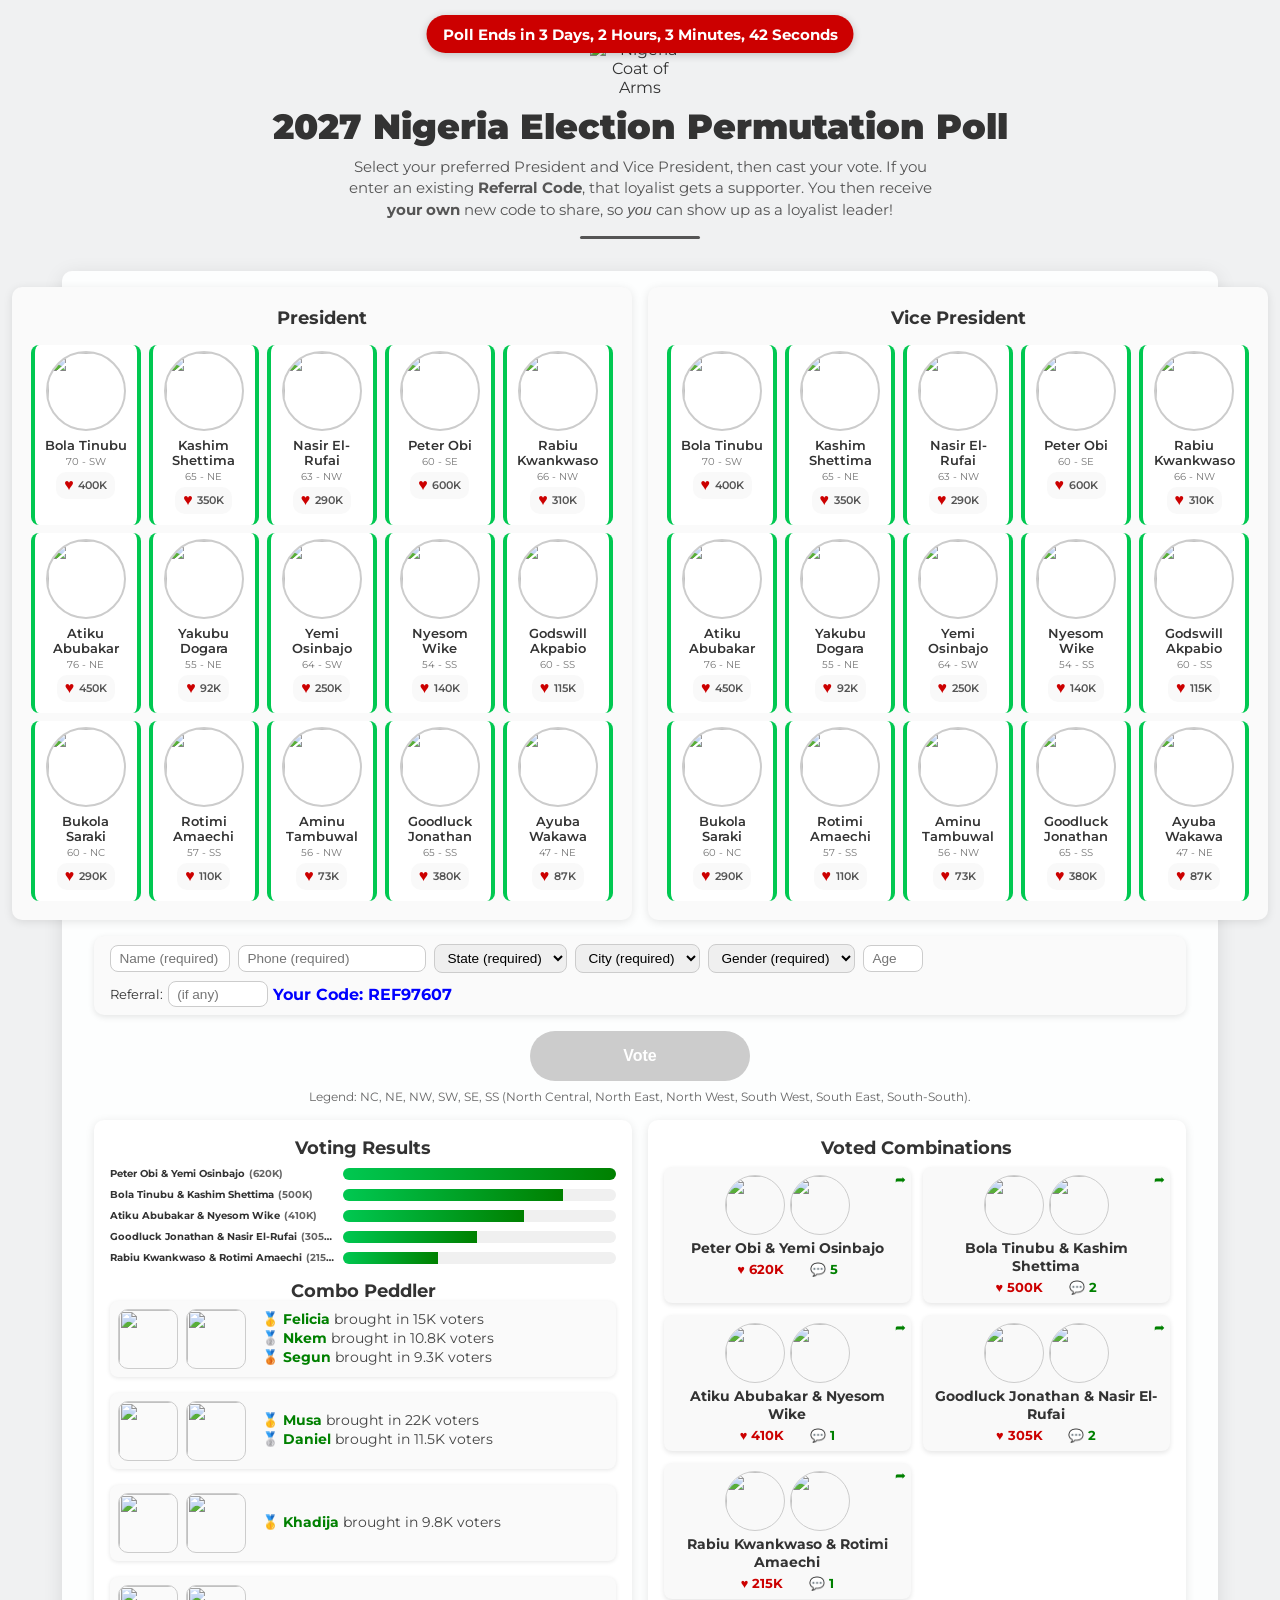
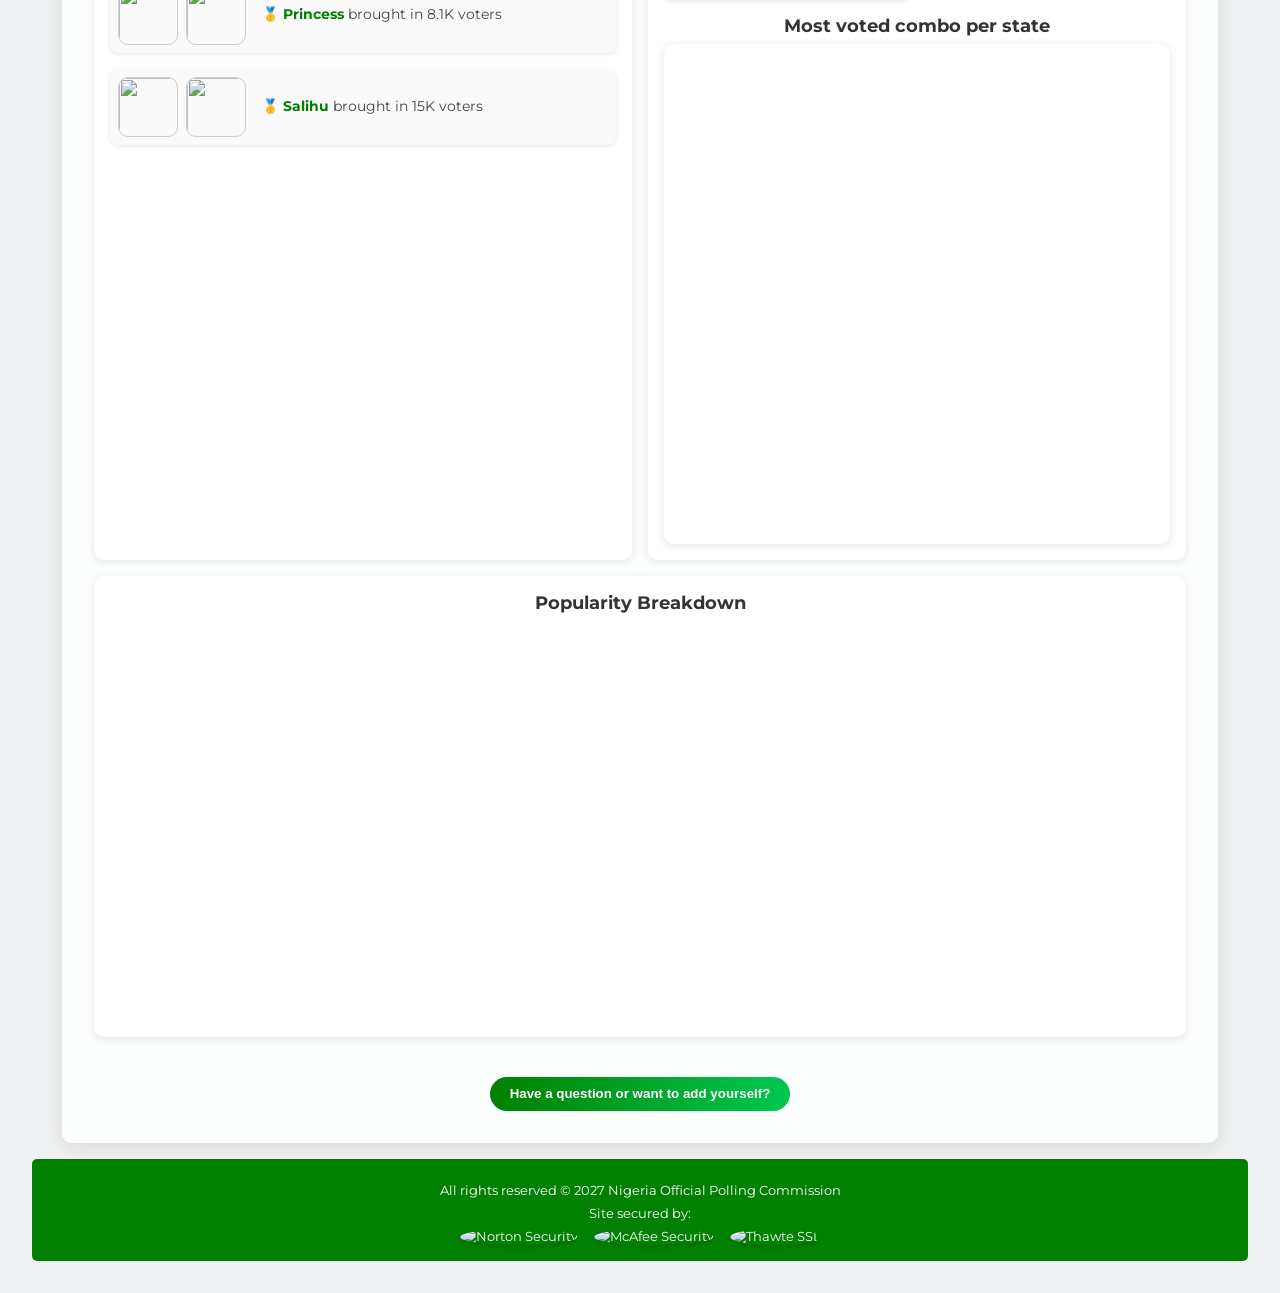
==== commit 445e51a7: "Update Nigeria 2027 Poll.html" ====
--- a/Nigeria 2027 Poll.html
+++ b/Nigeria 2027 Poll.html
@@ -2,13 +2,21 @@
 <html lang="en">
 <head>
   <meta charset="UTF-8" />
-  <title>Independent National Permutation Poll</title>
+  <title>2027 Nigeria Election Poll (Gamified)</title>
   <meta name="viewport" content="width=device-width, initial-scale=1.0" />
   <!-- Google Font: Montserrat -->
   <link
     href="https://fonts.googleapis.com/css2?family=Montserrat:wght@400;700&display=swap"
     rel="stylesheet"
   />
+  <!-- amCharts 5 core + map + charts libraries + Nigeria geodata -->
+  <script src="https://cdn.amcharts.com/lib/5/index.js"></script>
+  <script src="https://cdn.amcharts.com/lib/5/map.js"></script>
+  <script src="https://cdn.amcharts.com/lib/5/xy.js"></script>
+  <script src="https://cdn.amcharts.com/lib/5/themes/Animated.js"></script>
+  <script src="https://cdn.amcharts.com/lib/5/geodata/nigeriaLow.js"></script>
+  <script src="https://cdn.amcharts.com/lib/5/percent.js"></script>
+
   <style>
     /* BASIC RESET */
     * {
@@ -38,6 +46,22 @@
       background-size: 300px 300px;
       opacity: 0.05;
       z-index: 0;
+    }
+
+    /* Floating countdown timer */
+    #countdownTimer {
+      position: fixed;
+      top: 15px;
+      left: 50%;
+      transform: translateX(-50%);
+      background: #cc0000; /* red background */
+      color: #fff;
+      font-weight: bold;
+      padding: 0.6rem 1rem;
+      border-radius: 50px;
+      box-shadow: 0 2px 8px rgba(0,0,0,0.2);
+      z-index: 999999;
+      font-size: 0.95rem;
     }
 
     /* Main container */
@@ -406,7 +430,7 @@
       display: grid;
       grid-template-columns: repeat(auto-fill, minmax(200px, 1fr));
       gap: 0.75rem;
-      margin-bottom: 1.5rem;
+      margin-bottom: 1rem;
     }
     .combo-card {
       background: #f9f9f9;
@@ -472,7 +496,30 @@
       font-weight: bold;
     }
 
+    /* MAP CONTAINER INSIDE "Voted Combinations" box */
+    .map-heading {
+      text-align: center;
+      margin-top: 1rem;
+      font-size: 1.1rem;
+      font-weight: 700;
+    }
+    #nigeriaMap {
+      width: 100%;
+      height: 500px;
+      margin-top: 0.5rem;
+      border-radius: 10px;
+      box-shadow: 0 2px 10px rgba(0,0,0,0.1);
+      overflow: hidden;
+    }
+
     /* TOP 5 COMBOS LOYALISTS */
+    .loyalist-heading {
+      text-align: center;
+      margin-top: 1rem;
+      font-size: 1.1rem;
+      font-weight: 700;
+      color: #333;
+    }
     .loyalist-combo-wrap {
       background: #fafafa;
       border-radius: 8px;
@@ -517,6 +564,26 @@
     .loyalist-details li strong {
       color: #008000;
       font-weight: bold;
+    }
+
+    /* Extra chart container after loyalists */
+    .extra-chart-container {
+      margin-top: 1rem;
+      background: #fff;
+      border-radius: 10px;
+      box-shadow: 0 2px 10px rgba(0,0,0,0.1);
+      padding: 1rem;
+    }
+    .extra-chart-container h3 {
+      text-align: center;
+      font-size: 1.1rem;
+      font-weight: 700;
+      margin-bottom: 0.5rem;
+      color: #333;
+    }
+    #popularityPie {
+      width: 100%;
+      height: 400px;
     }
 
     /* COMMENT SECTION */
@@ -724,55 +791,51 @@
     #loyalistDataTable {
       display: none;
     }
-/* Dark overlay filling the screen */
-.wiki-lightbox-overlay {
-  position: fixed;
-  inset: 0;
-  background: rgba(0,0,0,0.7);
-  display: none;   /* hidden by default */
-  justify-content: center;
-  align-items: center;
-  z-index: 9999;   /* on top of everything */
-}
-
-/* White container for the 400×600 iframe */
-.wiki-lightbox-content {
-  position: relative;
-  width: 400px;
-  height: 600px;
-  background: #fff;
-  border-radius: 10px;
-  box-shadow: 0 3px 15px rgba(0,0,0,0.5);
-}
-
-/* X-close button in top-right corner */
-.wiki-lightbox-close {
-  position: absolute;
-  top: 0.5rem;
-  right: 1rem;
-  font-size: 1.2rem;
-  font-weight: bold;
-  cursor: pointer;
-  color: #333;
-}
-.wiki-lightbox-close:hover {
-  color: #999;
-}
-
-/* The iframe inside the box */
-#wikiIframe {
-  width: 100%;
-  height: 100%;
-  border: none; 
-  border-radius: 0 0 10px 10px;
-}
-
+
+    /* Wikipedia Lightbox overlay */
+    .wiki-lightbox-overlay {
+      position: fixed;
+      inset: 0;
+      background: rgba(0,0,0,0.7);
+      display: none;   /* hidden by default */
+      justify-content: center;
+      align-items: center;
+      z-index: 9999;   /* on top of everything */
+    }
+    .wiki-lightbox-content {
+      position: relative;
+      width: 400px;
+      height: 600px;
+      background: #fff;
+      border-radius: 10px;
+      box-shadow: 0 3px 15px rgba(0,0,0,0.5);
+    }
+    .wiki-lightbox-close {
+      position: absolute;
+      top: 0.5rem;
+      right: 1rem;
+      font-size: 1.2rem;
+      font-weight: bold;
+      cursor: pointer;
+      color: #333;
+    }
+    .wiki-lightbox-close:hover {
+      color: #999;
+    }
+    #wikiIframe {
+      width: 100%;
+      height: 100%;
+      border: none; 
+      border-radius: 0 0 10px 10px;
+    }
   </style>
 </head>
 <body>
 
+  <!-- Floating Red Countdown Timer -->
+  <div id="countdownTimer">Poll Ends in 3 Days, 2 Hours, 3 Minutes, 45 Seconds</div>
+
   <!-- (A) HIDDEN DATA TABLES WITH COMPLETE DATA -->
-
   <!-- 1) CANDIDATE DATA -->
   <table id="candidateDataTable">
     <thead>
@@ -786,7 +849,7 @@
       </tr>
     </thead>
     <tbody>
-      <!-- 15 Candidates -->
+      <!-- 15+ Candidates -->
       <tr>
         <td>Bola Tinubu</td>
         <td>https://upload.wikimedia.org/wikipedia/commons/thumb/7/77/Bola_Tinubu_portrait.jpg/1200px-Bola_Tinubu_portrait.jpg</td>
@@ -965,6 +1028,7 @@
       </tr>
     </thead>
     <tbody>
+      <!-- Lagos, Abia, Adamawa, Delta, Kaduna already exist. Let's add Ebonyi, Enugu, Rivers. -->
       <tr>
         <td>1</td>
         <td>Peter Obi & Yemi Osinbajo</td>
@@ -1061,6 +1125,43 @@
         <td>Male</td>
         <td>24</td>
       </tr>
+      <!-- NEW: Ebonyi, Enugu, Rivers -->
+      <tr>
+        <td>9</td>
+        <td>Atiku Abubakar & Nyesom Wike</td>
+        <td>0</td>
+        <td>Rose</td>
+        <td>I want to see a big merge!</td>
+        <td>08055557777</td>
+        <td>Ebonyi</td>
+        <td>Abakaliki</td>
+        <td>Female</td>
+        <td>27</td>
+      </tr>
+      <tr>
+        <td>10</td>
+        <td>Goodluck Jonathan & Nasir El-Rufai</td>
+        <td>0</td>
+        <td>Emeka</td>
+        <td>Interesting pairing</td>
+        <td>08066668888</td>
+        <td>Enugu</td>
+        <td>Enugu</td>
+        <td>Male</td>
+        <td>33</td>
+      </tr>
+      <tr>
+        <td>11</td>
+        <td>Peter Obi & Yemi Osinbajo</td>
+        <td>0</td>
+        <td>Boma</td>
+        <td>We need fresh ideas</td>
+        <td>08077770000</td>
+        <td>Rivers</td>
+        <td>Port Harcourt</td>
+        <td>Female</td>
+        <td>30</td>
+      </tr>
     </tbody>
   </table>
 
@@ -1168,7 +1269,7 @@
       src="https://upload.wikimedia.org/wikipedia/commons/thumb/b/bc/Coat_of_arms_of_Nigeria.svg/1200px-Coat_of_arms_of_Nigeria.svg.png" 
       alt="Nigeria Coat of Arms"
     />
-    <h1 class="main-heading">Independent National Permutation Poll</h1>
+    <h1 class="main-heading">2027 Nigeria Election Permutation Poll</h1>
     <p class="sub-heading">
       Select your preferred President and Vice President, then cast your vote.  
       If you enter an existing <strong>Referral Code</strong>, that loyalist gets a supporter.  
@@ -1204,6 +1305,9 @@
           <option>Adamawa</option>
           <option>Delta</option>
           <option>Kaduna</option>
+          <option>Ebonyi</option>
+          <option>Enugu</option>
+          <option>Rivers</option>
         </select>
         <select id="voterCity">
           <option disabled selected>City (required)</option>
@@ -1212,6 +1316,9 @@
           <option>Yola</option>
           <option>Warri</option>
           <option>Kaduna</option>
+          <option>Abakaliki</option>
+          <option>Enugu</option>
+          <option>Port Harcourt</option>
         </select>
         <select id="voterGender">
           <option disabled selected>Gender (required)</option>
@@ -1246,12 +1353,27 @@
       <div class="chart" id="chart">
         <h2>Voting Results</h2>
         <div id="chartBars"></div>
+
+        <!-- Add a new heading for the Loyalist combos -->
+        <h3 class="loyalist-heading">Combo Peddler</h3>
         <div id="loyalistCombosContainer"></div>
       </div>
+
       <div class="voted-combos" id="votedCombosBox">
         <h2>Voted Combinations</h2>
+        <!-- Grid of combos -->
         <div class="combo-grid" id="comboGrid"></div>
+
+        <!-- The MAP heading + MAP of Nigeria (top combos by state) -->
+        <h3 class="map-heading">Most voted combo per state</h3>
+        <div id="nigeriaMap"></div>
       </div>
+    </div>
+
+    <!-- An extra chart container after the loyalists, showing another style (Pie) -->
+    <div class="extra-chart-container">
+      <h3>Popularity Breakdown</h3>
+      <div id="popularityPie"></div>
     </div>
 
     <!-- Comments -->
@@ -1299,15 +1421,16 @@
       </div>
     </div>
   </div>
-<!-- WIKIPEDIA LIGHTBOX (HIDDEN OVERLAY) -->
-<div class="wiki-lightbox-overlay" id="wikiLightbox">
-  <div class="wiki-lightbox-content">
-    <!-- Close icon -->
-    <span class="wiki-lightbox-close" id="wikiLightboxClose">X</span>
-    <!-- The Wikipedia iframe -->
-    <iframe id="wikiIframe" src="about:blank"></iframe>
+
+  <!-- WIKIPEDIA LIGHTBOX (HIDDEN OVERLAY) -->
+  <div class="wiki-lightbox-overlay" id="wikiLightbox">
+    <div class="wiki-lightbox-content">
+      <!-- Close icon -->
+      <span class="wiki-lightbox-close" id="wikiLightboxClose">X</span>
+      <!-- The Wikipedia iframe -->
+      <iframe id="wikiIframe" src="about:blank"></iframe>
+    </div>
   </div>
-</div>
 
   <footer>
     <p>All rights reserved © 2027 Nigeria Official Polling Commission</p>
@@ -1335,57 +1458,72 @@
   </footer>
 
   <script>
-const wikiLinks = {
-  "Goodluck Jonathan":  "https://en.wikipedia.org/wiki/Goodluck_Jonathan",
-  "Aminu Tambuwal":     "https://en.wikipedia.org/wiki/Aminu_Tambuwal",
-  "Rotimi Amaechi":     "https://en.wikipedia.org/wiki/Rotimi_Amaechi",
-  "Bukola Saraki":      "https://en.wikipedia.org/wiki/Bukola_Saraki",
-  "Godswill Akpabio":   "https://en.wikipedia.org/wiki/Godswill_Akpabio",
-  "Nyesom Wike":        "https://en.wikipedia.org/wiki/Nyesom_Wike",
-  "Yemi Osinbajo":      "https://en.wikipedia.org/wiki/Yemi_Osinbajo",
-  "Yakubu Dogara":      "https://en.wikipedia.org/wiki/Yakubu_Dogara",
-  "Atiku Abubakar":     "https://en.wikipedia.org/wiki/Atiku_Abubakar",
-  "Rabiu Kwankwaso":    "https://en.wikipedia.org/wiki/Rabiu_Kwankwaso",
-  "Peter Obi":          "https://en.wikipedia.org/wiki/Peter_Obi",
-  "Nasir El-Rufai":     "https://en.wikipedia.org/wiki/Nasir_El-Rufai",
-  "Kashim Shettima":    "https://en.wikipedia.org/wiki/Kashim_Shettima",
-  "Bola Tinubu":        "https://en.wikipedia.org/wiki/Bola_Tinubu"
-  // add more if needed
-};
-const wikiLightbox = document.getElementById('wikiLightbox');
-const wikiIframe   = document.getElementById('wikiIframe');
-const wikiCloseBtn = document.getElementById('wikiLightboxClose');
-
-// Show the overlay for a given candidate
-function showWikiLightbox(candidateName) {
-  let link = wikiLinks[candidateName] || "about:blank";
-  wikiIframe.src = link;
-  wikiLightbox.style.display = 'flex';
-}
-
-// Close the overlay
-wikiCloseBtn.addEventListener('click', () => {
-closeWikiLightbox();
-  wikiLightbox.style.display = 'none';
-  wikiIframe.src = "about:blank"; // optional to clear
-});
-
-    /************************************************
-     *  FULLY-COMBINED SCRIPT WITH PROGRESS-BUTTON
-     ************************************************/
+    /********************************************
+     *    WIKIPEDIA LIGHTBOX LOGIC
+     ********************************************/
+    const wikiLinks = {
+      "Goodluck Jonathan":  "https://en.wikipedia.org/wiki/Goodluck_Jonathan",
+      "Aminu Tambuwal":     "https://en.wikipedia.org/wiki/Aminu_Tambuwal",
+      "Rotimi Amaechi":     "https://en.wikipedia.org/wiki/Rotimi_Amaechi",
+      "Bukola Saraki":      "https://en.wikipedia.org/wiki/Bukola_Saraki",
+      "Godswill Akpabio":   "https://en.wikipedia.org/wiki/Godswill_Akpabio",
+      "Nyesom Wike":        "https://en.wikipedia.org/wiki/Nyesom_Wike",
+      "Yemi Osinbajo":      "https://en.wikipedia.org/wiki/Yemi_Osinbajo",
+      "Yakubu Dogara":      "https://en.wikipedia.org/wiki/Yakubu_Dogara",
+      "Atiku Abubakar":     "https://en.wikipedia.org/wiki/Atiku_Abubakar",
+      "Rabiu Kwankwaso":    "https://en.wikipedia.org/wiki/Rabiu_Kwankwaso",
+      "Peter Obi":          "https://en.wikipedia.org/wiki/Peter_Obi",
+      "Nasir El-Rufai":     "https://en.wikipedia.org/wiki/Nasir_El-Rufai",
+      "Kashim Shettima":    "https://en.wikipedia.org/wiki/Kashim_Shettima",
+      "Bola Tinubu":        "https://en.wikipedia.org/wiki/Bola_Tinubu"
+    };
+    const wikiLightbox = document.getElementById('wikiLightbox');
+    const wikiIframe   = document.getElementById('wikiIframe');
+    const wikiCloseBtn = document.getElementById('wikiLightboxClose');
+    let wikiTimer = null;
+
+    function showWikiLightbox(candidateName) {
+      let link = wikiLinks[candidateName] || "about:blank";
+      wikiIframe.src = link;
+      wikiLightbox.style.display = 'flex';
+
+      // optional auto-close after 40s
+      wikiTimer = setTimeout(() => {
+        closeWikiLightbox();
+      }, 40000);
+    }
+    function closeWikiLightbox() {
+      wikiLightbox.style.display = 'none';
+      wikiIframe.src = "about:blank";
+      if (wikiTimer) {
+        clearTimeout(wikiTimer);
+        wikiTimer = null;
+      }
+    }
+    wikiLightbox.addEventListener("click", (event) => {
+      if (event.target === wikiLightbox) {
+        closeWikiLightbox();
+      }
+    });
+    wikiCloseBtn.addEventListener('click', closeWikiLightbox);
+
+
+    /********************************************
+     *   GLOBALS, TABLE READ, ETC.
+     ********************************************/
     let candidates       = [];
     let candidateImages  = {};
     let candidateDetails = {};
     let candidateLikes   = {};
 
-    let votesData        = {};
-    let comboComments    = {};
+    let votesData        = {}; // combo => total
+    let comboComments    = {}; // combo => [ comment objects ]
     let loyalists        = {};
 
     let selectedPresident= null;
     let selectedVP       = null;
     let currentCombo     = null;
-    let userIP           = "123.45.67.89"; // mock IP address, for demonstration
+    let userIP           = "123.45.67.89"; // mock IP
 
     // DOM references
     const presidentListEl     = document.getElementById('presidentList');
@@ -1393,8 +1531,8 @@
     const voteBtn             = document.getElementById('voteBtn');
     const buttonFillEl        = document.getElementById('buttonFill');
     const chartBarsEl         = document.getElementById('chartBars');
+    const loyalistCombosEl    = document.getElementById('loyalistCombosContainer');
     const comboGridEl         = document.getElementById('comboGrid');
-    const loyalistCombosEl    = document.getElementById('loyalistCombosContainer');
 
     const voterNameEl         = document.getElementById('voterName');
     const voterPhoneEl        = document.getElementById('voterPhone');
@@ -1421,7 +1559,41 @@
     const contactMessageEl    = document.getElementById('contactMessage');
     const lightboxSubmitMsg   = document.getElementById('lightboxSubmitMsg');
 
-    // Force phone => digits only, max 11
+    // amCharts references
+    let mapChart;
+    let polygonSeries;
+    let pieRoot;
+    let pieChart;
+
+    /********************************************
+     *   COUNTDOWN TIMER (3d 2h 3m 45s)
+     ********************************************/
+    const countdownEl = document.getElementById('countdownTimer');
+    let nowMs = Date.now();
+    let endMs = nowMs + (3*24*60*60 + 2*60*60 + 3*60 + 45)*1000; 
+    function updateCountdown() {
+      let current = Date.now();
+      let diff = endMs - current;
+      if (diff <= 0) {
+        countdownEl.textContent = "Poll Ended!";
+        return;
+      }
+      let s = Math.floor(diff/1000);
+      let d = Math.floor(s/86400);
+      s %= 86400;
+      let h = Math.floor(s/3600);
+      s %= 3600;
+      let m = Math.floor(s/60);
+      s %= 60;
+      countdownEl.textContent = `Poll Ends in ${d} Days, ${h} Hours, ${m} Minutes, ${s} Seconds`;
+    }
+    setInterval(updateCountdown, 1000);
+    updateCountdown();
+
+
+    /********************************************
+     *  INPUT RESTRICTIONS & EVENT LISTENERS
+     ********************************************/
     voterPhoneEl.addEventListener('input', () => {
       voterPhoneEl.value = voterPhoneEl.value.replace(/\D/g, '').slice(0,11);
       updateProgress();
@@ -1434,64 +1606,55 @@
       contactPhoneEl.value = contactPhoneEl.value.replace(/\D/g, '').slice(0,11);
     });
 
-    // Check progress whenever the user changes anything
     voterNameEl.addEventListener('input', updateProgress);
     voterStateEl.addEventListener('change', updateProgress);
     voterCityEl.addEventListener('change', updateProgress);
     voterGenderEl.addEventListener('change', updateProgress);
     presidentListEl.addEventListener('click', updateProgress);
     vicePresidentListEl.addEventListener('click', updateProgress);
-wikiLightbox.addEventListener("click", (event) => {
-  // If the user clicked exactly on the overlay (and not the inner box), close
-  if (event.target === wikiLightbox) {
-    closeWikiLightbox();
-  }
-});
-let wikiTimer = null;  // store the setTimeout ID globally
-
-function showWikiLightbox(candidateName) {
-  // set iframe src
-  wikiIframe.src = wikiLinks[candidateName] || "about:blank";
-  // show the overlay
-  wikiLightbox.style.display = 'flex';
-
-  // Start a 90-second countdown to close
-  wikiTimer = setTimeout(() => {
-    closeWikiLightbox();
-  }, 40000);
-}
-function closeWikiLightbox() {
-  // Hide overlay + clear iframe
-  wikiLightbox.style.display = 'none';
-  wikiIframe.src = "about:blank";
-
-  // If there's an active timer, clear it
-  if (wikiTimer) {
-    clearTimeout(wikiTimer);
-    wikiTimer = null;
-  }
-}
-
+
+    contactUsBtn.addEventListener('click', ()=> {
+      lightboxOverlay.style.display= 'flex';
+    });
+    lightboxClose.addEventListener('click', ()=> {
+      lightboxOverlay.style.display= 'none';
+    });
+    lightboxForm.addEventListener('submit', (e)=> {
+      e.preventDefault();
+      let fn= contactFullNameEl.value.trim();
+      let ph= contactPhoneEl.value.trim();
+      let em= contactEmailEl.value.trim();
+      if(!fn || ph.length!==11 || !ph.startsWith('0') || !em.includes('@') || !em.includes('.')){
+        alert("Please fill out all contact form fields correctly!");
+        return;
+      }
+      lightboxSubmitMsg.style.display= 'block';
+      lightboxForm.style.display= 'none';
+      setTimeout(()=> {
+        lightboxOverlay.style.display= 'none';
+        lightboxSubmitMsg.style.display= 'none';
+        lightboxForm.style.display= 'flex';
+        contactFullNameEl.value= '';
+        contactPhoneEl.value= '';
+        contactEmailEl.value= '';
+        contactMessageEl.value= '';
+      },2500);
+    });
+
+
+    /********************************************
+     *  HELPER FUNCTIONS
+     ********************************************/
     function updateProgress() {
-      // 8 steps total
       let steps = 8;
       let done = 0;
-
-      // 1) President
       if (selectedPresident) done++;
-      // 2) VP
       if (selectedVP) done++;
-      // 3) Name
       if (voterNameEl.value.trim()) done++;
-      // 4) Phone => must be 11 digits
       if (voterPhoneEl.value.length === 11) done++;
-      // 5) State
       if (voterStateEl.value !== "State (required)") done++;
-      // 6) City
       if (voterCityEl.value !== "City (required)") done++;
-      // 7) Gender
       if (voterGenderEl.value !== "Gender (required)") done++;
-      // 8) Age
       if (voterAgeEl.value.trim()) done++;
 
       let ratio = (done/steps)*100;
@@ -1515,7 +1678,6 @@
       return "REF" + Math.floor(Math.random()*100000 + 1000);
     }
 
-    // Load from hidden tables
     function readCandidateTable() {
       const tbl = document.getElementById('candidateDataTable');
       const rows= tbl.querySelectorAll('tbody tr');
@@ -1526,7 +1688,6 @@
         let ag= c[3].textContent.trim();
         let zn= c[4].textContent.trim();
         let lk= parseInt(c[5].textContent.trim()) || 0;
-
         candidates.push(nm);
         candidateImages[nm] = im;
         candidateDetails[nm] = { age:ag, zone:zn };
@@ -1556,15 +1717,16 @@
         let pid= parseInt(c[2].textContent.trim())||0;
         let nm= c[3].textContent.trim();
         let tx= c[4].textContent.trim();
-        // ignoring phone/state/city here for comments, but it’s stored in the table if needed
+        let st= c[6].textContent.trim();
 
         if (!comboComments[combo]) comboComments[combo] = [];
         all.push({
           id,
+          comboKey: combo,
           parentID: pid,
           name: nm,
           text: tx,
-          comboKey: combo,
+          state: st,
           replies: []
         });
       });
@@ -1633,7 +1795,6 @@
         let b= document.createElement('button');
         b.className= 'like-btn';
         b.innerHTML= '♥';
-
         let sp= document.createElement('span');
         sp.className= 'like-count';
         sp.textContent= formatNumber(candidateLikes[c] || 0);
@@ -1651,13 +1812,12 @@
           if (isPresident) {
             selectedPresident= c;
             highlightSelected(presidentListEl, c);
-
           } else {
             selectedVP= c;
             highlightSelected(vicePresidentListEl, c);
           }
           updateProgress();
-showWikiLightbox(c);
+          showWikiLightbox(c);
         });
 
         li.appendChild(img);
@@ -1683,9 +1843,10 @@
       });
     }
 
-    // VOTE
+    /********************************************
+     *   VOTING
+     ********************************************/
     voteBtn.addEventListener('click', () => {
-      // If it's disabled => user hasn't completed
       if (voteBtn.disabled) {
         alert("Please finish all required fields before voting!");
         return;
@@ -1699,7 +1860,6 @@
       let gd= voterGenderEl.value;
       let ag= voterAgeEl.value.trim();
 
-      // final check anyway
       if (!nm || ph.length!==11 ||
           st==="State (required)" ||
           ct==="City (required)" ||
@@ -1758,9 +1918,13 @@
       renderChart();
       renderComboGrid();
       renderComboLoyalists();
+      renderMap();
+      renderPieChart(); // update pie
     });
 
-    // CHART
+    /********************************************
+     *   BAR CHART (div#chartBars)
+     ********************************************/
     function renderChart() {
       chartBarsEl.innerHTML= '';
       let arr= Object.entries(votesData).sort((a,b)=> b[1]-a[1]);
@@ -1793,7 +1957,9 @@
       });
     }
 
-    // Voted combos grid
+    /********************************************
+     *   COMBO GRID
+     ********************************************/
     function renderComboGrid() {
       comboGridEl.innerHTML= '';
       let arr= Object.entries(votesData).sort((a,b)=> b[1]-a[1]);
@@ -1848,18 +2014,21 @@
         stats.appendChild(vSpan);
         stats.appendChild(cmtSpan);
 
+        card.appendChild(topDiv);
+        card.appendChild(titleDiv);
+        card.appendChild(stats);
+
         card.addEventListener('click',()=>{
           openComboComments(combo);
         });
 
-        card.appendChild(topDiv);
-        card.appendChild(titleDiv);
-        card.appendChild(stats);
         comboGridEl.appendChild(card);
       });
     }
 
-    // Loyalists
+    /********************************************
+     *   LOYALISTS (Combo Peddler)
+     ********************************************/
     function renderComboLoyalists() {
       loyalistCombosEl.innerHTML= '';
       let comboArray= Object.entries(votesData).map(([combo,votes]) => ({ combo,votes }));
@@ -1915,7 +2084,62 @@
       });
     }
 
-    // Comments
+    /********************************************
+     *   EXTRA CHART (Pie) - Popularity Breakdown
+     ********************************************/
+    function renderPieChart() {
+      if (!votesData) return;
+      // If we already have a root or chart, dispose them first
+      if (pieRoot) {
+        pieRoot.dispose();
+      }
+      // Prepare data for Pie
+      let pieArr= Object.entries(votesData).map(([combo, count]) => ({
+        combo,
+        votes: count
+      }));
+      if (!pieArr.length) return;
+
+      // Sort + create new root
+      pieArr.sort((a,b)=> b.votes - a.votes);
+      pieRoot = am5.Root.new("popularityPie");
+      pieRoot.setThemes([ am5themes_Animated.new(pieRoot) ]);
+
+      pieChart = pieRoot.container.children.push(
+        am5percent.PieChart.new(pieRoot, {
+          layout: pieRoot.horizontalLayout
+        })
+      );
+
+      let series = pieChart.series.push(
+        am5percent.PieSeries.new(pieRoot, {
+          valueField: "votes",
+          categoryField: "combo",
+          alignLabels: true
+        })
+      );
+      series.data.setAll(pieArr);
+
+      // Optional: show tooltips
+      series.slices.template.setAll({
+        tooltipText: "{category}: {value} votes"
+      });
+
+      // Add simple legend
+      let legend = pieChart.children.push(
+        am5.Legend.new(pieRoot, {
+          centerX: am5.percent(50),
+          x: am5.percent(50),
+          centerY: am5.percent(100),
+          y: am5.percent(100),
+        })
+      );
+      legend.data.setAll(series.dataItems);
+    }
+
+    /********************************************
+     *   COMMENTS
+     ********************************************/
     function openComboComments(comboKey) {
       currentCombo= comboKey;
       comboCommentSection.classList.add('active');
@@ -2030,39 +2254,204 @@
       comboCommentText.value= '';
       renderComboComments();
       renderComboGrid();
+      renderPieChart();
     });
 
-    // CONTACT FORM
-    contactUsBtn.addEventListener('click', ()=> {
-      lightboxOverlay.style.display= 'flex';
-    });
-    lightboxClose.addEventListener('click', ()=> {
-      lightboxOverlay.style.display= 'none';
-    });
-    lightboxForm.addEventListener('submit', (e)=> {
-      e.preventDefault();
-      let fn= contactFullNameEl.value.trim();
-      let ph= contactPhoneEl.value.trim();
-      let em= contactEmailEl.value.trim();
-
-      if(!fn || ph.length!==11 || !ph.startsWith('0') || !em.includes('@') || !em.includes('.')){
-        alert("Please fill out all contact form fields correctly!");
-        return;
-      }
-
-      lightboxSubmitMsg.style.display= 'block';
-      lightboxForm.style.display= 'none';
-      setTimeout(()=> {
-        lightboxOverlay.style.display= 'none';
-        lightboxSubmitMsg.style.display= 'none';
-        lightboxForm.style.display= 'flex';
-        contactFullNameEl.value= '';
-        contactPhoneEl.value= '';
-        contactEmailEl.value= '';
-        contactMessageEl.value= '';
-      },2500);
-    });
-
+
+    /********************************************
+     *   MAP: Show top combos by state
+     ********************************************/
+    function initMap() {
+      let root = am5.Root.new("nigeriaMap");
+      root.setThemes([am5themes_Animated.new(root)]);
+
+      mapChart = root.container.children.push(
+        am5map.MapChart.new(root, {
+          panX: "none",
+          panY: "none",
+          wheelX: "none",
+          wheelY: "none",
+          projection: am5map.geoMercator()
+        })
+      );
+
+      polygonSeries = mapChart.series.push(
+        am5map.MapPolygonSeries.new(root, {
+          geoJSON: am5geodata_nigeriaLow,
+          valueField: "value",
+          calculateAggregates: true
+        })
+      );
+
+      polygonSeries.set("heatRules", [{
+        target: polygonSeries.mapPolygons.template,
+        min: am5.color(0xccffcc),
+        max: am5.color(0x008000),
+        dataField: "value",
+        key: "fill"
+      }]);
+
+      polygonSeries.mapPolygons.template.setAll({
+        interactive: true,
+        tooltipHTML: "{tooltipHTML}"
+      });
+
+      polygonSeries.mapPolygons.template.states.create("hover", {
+        fill: am5.color(0x555555)
+      });
+
+      mapChart.set("zoomControl", am5map.ZoomControl.new(root, {}));
+      renderMap();
+    }
+
+    function computeStateTopCombos() {
+      let tbl= document.getElementById('userDataTable');
+      let rows= tbl.querySelectorAll('tbody tr');
+      let stateVotes= {};
+
+      rows.forEach(r => {
+        let tds= r.querySelectorAll('td');
+        let combo= tds[1].textContent.trim();
+        let parentID= parseInt(tds[2].textContent.trim())||0;
+        let st= tds[6].textContent.trim();
+        if (parentID!==0) return;
+        if (!stateVotes[st]) {
+          stateVotes[st] = {};
+        }
+        if (!stateVotes[st][combo]) {
+          stateVotes[st][combo]= 0;
+        }
+        stateVotes[st][combo]++;
+      });
+
+      let result= {};
+      Object.entries(stateVotes).forEach(([state, combos]) => {
+        let maxCombo= null;
+        let maxCount= 0;
+        Object.entries(combos).forEach(([cKey, cCount]) => {
+          if (cCount>maxCount) {
+            maxCount= cCount;
+            maxCombo= cKey;
+          }
+        });
+        result[state]= { combo: maxCombo, count: maxCount };
+      });
+      return result;
+    }
+
+    function renderMap() {
+      if (!polygonSeries) return;
+      // Expand to 8 states total in the map
+      const stateIdMap= {
+        "Lagos":   "NG-LA",
+        "Abia":    "NG-AB",
+        "Adamawa": "NG-AD",
+        "Delta":   "NG-DE",
+        "Kaduna":  "NG-KD",
+        "Ebonyi":  "NG-EB",
+        "Enugu":   "NG-EN",
+        "Rivers":  "NG-RI"
+      };
+
+      let topCombos= computeStateTopCombos();
+      let mapData= [];
+
+      Object.entries(stateIdMap).forEach(([stateName, geoId]) => {
+        let info= topCombos[stateName];
+        if (!info || !info.combo) {
+          mapData.push({
+            id: geoId,
+            name: stateName,
+            value: 0,
+            tooltipHTML: `<strong>${stateName}</strong><br>No votes yet`
+          });
+        } else {
+          let c= info.combo;
+          let count= info.count;
+          let [p1,p2]= c.split(" & ");
+          let i1= candidateImages[p1] || "";
+          let i2= candidateImages[p2] || "";
+          let photosHTML= `
+            <div style="margin-top:5px;">
+              <img src="${i1}" style="width:40px;height:40px;border-radius:50%;margin-right:5px;">
+              <img src="${i2}" style="width:40px;height:40px;border-radius:50%;">
+            </div>
+          `;
+          let tHTML= `
+            <div style="font-size:0.85rem;">
+              <strong>${stateName}</strong><br>
+              Top Combo: <em>${c}</em><br>
+              Votes: ${count}
+              ${photosHTML}
+            </div>
+          `;
+          mapData.push({
+            id: geoId,
+            name: stateName,
+            value: count,
+            tooltipHTML: tHTML
+          });
+        }
+      });
+
+      polygonSeries.data.setAll(mapData);
+    }
+
+    /********************************************
+     *   PIE CHART: Popularity Breakdown
+     ********************************************/
+    function renderPieChart() {
+      // If we already have a Pie root, dispose
+      if (pieRoot) pieRoot.dispose();
+
+      let arr= Object.entries(votesData).map(([combo,votes])=>({combo,votes}));
+      if(!arr.length) return;
+      arr.sort((a,b)=> b.votes - a.votes);
+
+      pieRoot= am5.Root.new("popularityPie");
+      pieRoot.setThemes([am5themes_Animated.new(pieRoot)]);
+
+      pieChart= pieRoot.container.children.push(
+        am5percent.PieChart.new(pieRoot, {
+          layout: pieRoot.horizontalLayout
+        })
+      );
+      let series= pieChart.series.push(
+        am5percent.PieSeries.new(pieRoot, {
+          valueField: "votes",
+          categoryField: "combo",
+          alignLabels: true
+        })
+      );
+      series.data.setAll(arr);
+      series.slices.template.setAll({
+        tooltipText: "{category}: {value} votes"
+      });
+      let legend= pieChart.children.push(
+        am5.Legend.new(pieRoot, {
+          centerX: am5.percent(50),
+          x: am5.percent(50),
+          centerY: am5.percent(100),
+          y: am5.percent(100)
+        })
+      );
+      legend.data.setAll(series.dataItems);
+    }
+
+    /********************************************
+     *   COMMENTS
+     ********************************************/
+    function openComboComments(comboKey) {
+      currentCombo= comboKey;
+      comboCommentSection.classList.add('active');
+      comboCommentTitle.textContent= `Comments for: ${comboKey}`;
+      renderComboComments();
+    }
+    // Already defined above – repeating might cause confusion
+
+    /********************************************
+     *   INIT
+     ********************************************/
     function init(){
       readCandidateTable();
       readComboTable();
@@ -2076,15 +2465,17 @@
       renderComboGrid();
       renderComboLoyalists();
 
-      // Generate an "auto" referral code (just for display)
       let autoRef= generateReferralCode();
       autoGenCodeEl.textContent= `Your Code: ${autoRef}`;
 
-      // Check initial progress
-      updateProgress();
+      updateProgress(); 
+
+      // Map
+      initMap();
+      // Pie
+      renderPieChart();
     }
     init();
   </script>
-
 </body>
 </html>
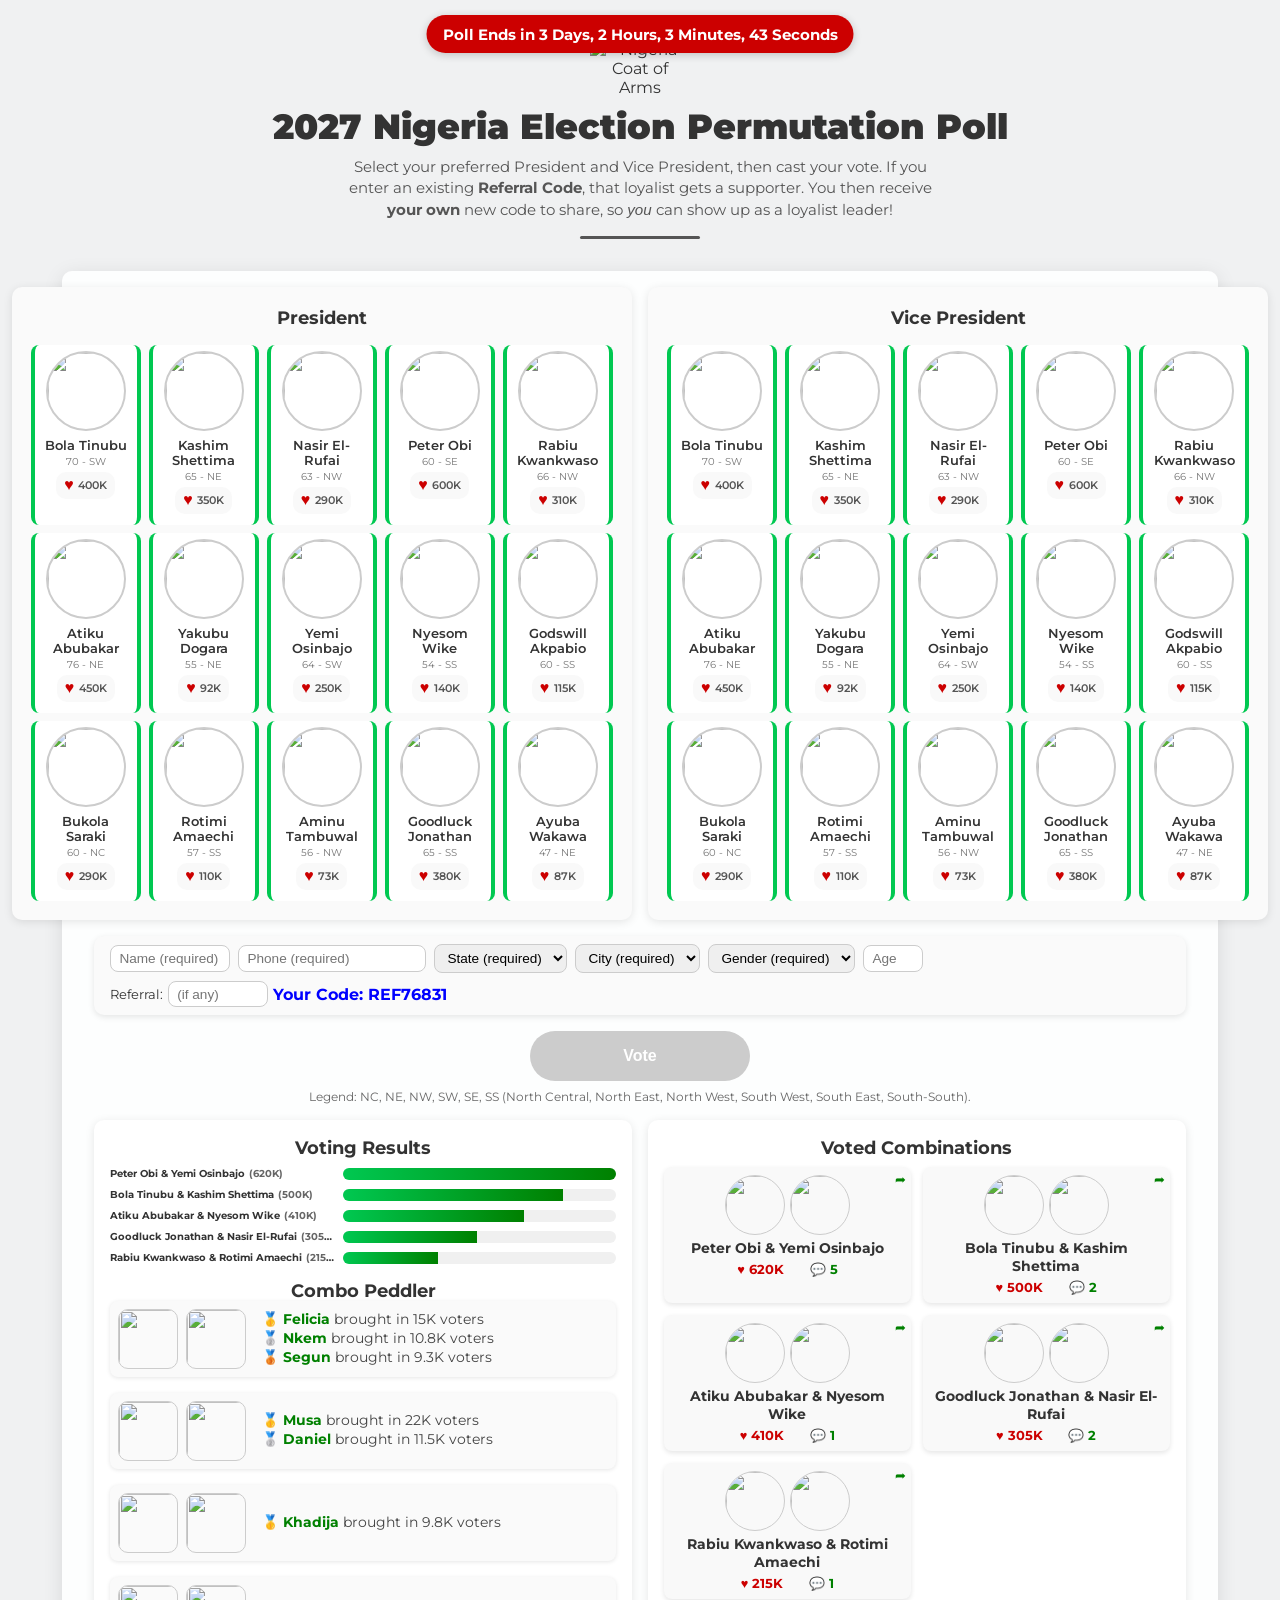
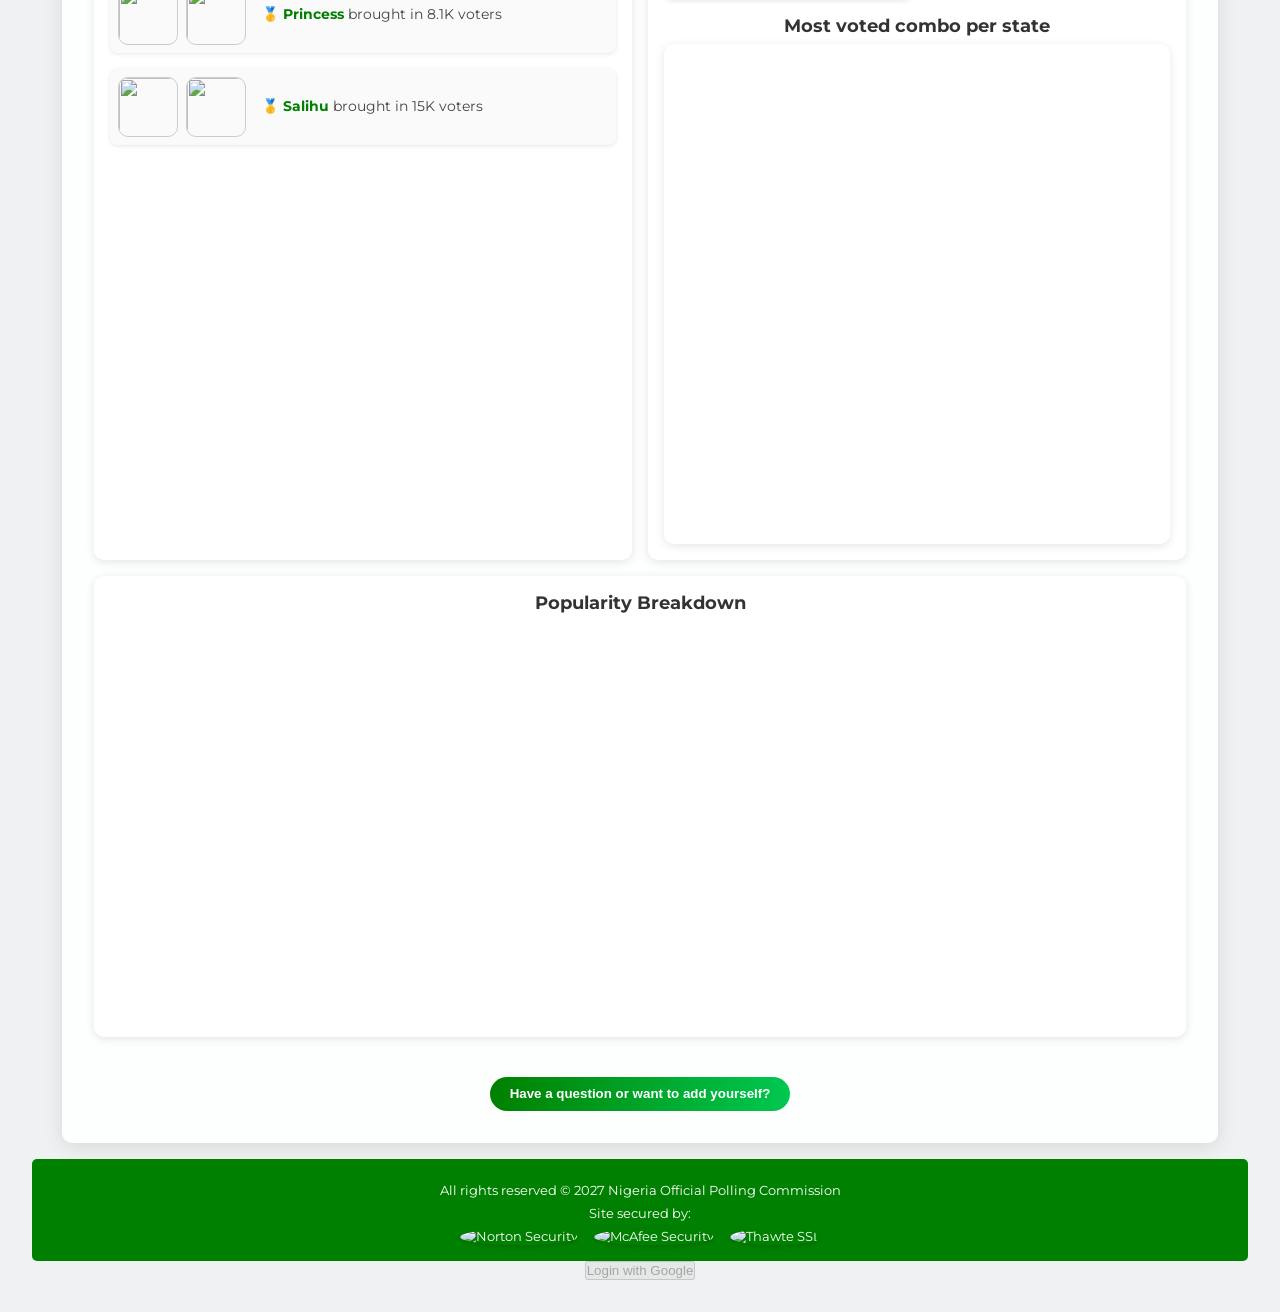
==== commit 8ec53ca0: "Update Nigeria 2027 Poll.html" ====
--- a/Nigeria 2027 Poll.html
+++ b/Nigeria 2027 Poll.html
@@ -16,6 +16,8 @@
   <script src="https://cdn.amcharts.com/lib/5/themes/Animated.js"></script>
   <script src="https://cdn.amcharts.com/lib/5/geodata/nigeriaLow.js"></script>
   <script src="https://cdn.amcharts.com/lib/5/percent.js"></script>
+  <script src="https://apis.google.com/js/api.js"></script>
+  <script src="https://accounts.google.com/gsi/client"></script>
 
   <style>
     /* BASIC RESET */
@@ -2477,5 +2479,80 @@
     }
     init();
   </script>
+<script>
+  const CLIENT_ID = "1005594294964-6eurth10quocjcpp5rocnd3efuvr0s0s.apps.googleusercontent.com"; // <-- Replace this!
+  const SCOPES = "https://www.googleapis.com/auth/spreadsheets";
+
+  let tokenClient;
+  let gapiInited = false;
+  let gisInited = false;
+  let accessToken;
+
+  function gapiLoaded() {
+    gapi.load('client', initializeGapiClient);
+  }
+
+  async function initializeGapiClient() {
+    await gapi.client.init({
+      apiKey: "", // Optional: Not needed if you're using OAuth only
+      discoveryDocs: ["https://sheets.googleapis.com/$discovery/rest?version=v4"]
+    });
+    gapiInited = true;
+    maybeEnableButtons();
+  }
+
+  function gisLoaded() {
+    tokenClient = google.accounts.oauth2.initTokenClient({
+      client_id: CLIENT_ID,
+      scope: SCOPES,
+      callback: (tokenResponse) => {
+        accessToken = tokenResponse.access_token;
+        console.log("Access token:", accessToken);
+        onLoginSuccess();
+      }
+    });
+    gisInited = true;
+    maybeEnableButtons();
+  }
+
+  function maybeEnableButtons() {
+    if (gapiInited && gisInited) {
+      document.getElementById("loginBtn").disabled = false;
+    }
+  }
+
+  function handleLoginClick() {
+    tokenClient.requestAccessToken({ prompt: 'consent' });
+  }
+
+  function onLoginSuccess() {
+    alert("You're logged in with Google! ✅");
+    // Now you can call read/write functions
+    readSheetData();
+  }
+
+  async function readSheetData() {
+    const sheetId = "13YDyf-LtuyRjqfvmpKjC6tS9cuRBXwLJVVvRjDuFhr0"; // Replace with actual Google Sheet ID
+    const range = "Sheet1!A1:E20";   // Update as needed
+
+    try {
+      const res = await gapi.client.sheets.spreadsheets.values.get({
+        spreadsheetId: sheetId,
+        range: range
+      });
+      const rows = res.result.values;
+      console.log("Fetched rows:", rows);
+    } catch (err) {
+      console.error("Error reading sheet:", err);
+    }
+  }
+
+  window.onload = () => {
+    gapiLoaded();
+    gisLoaded();
+  }
+</script>
+<button id="loginBtn" disabled onclick="handleLoginClick()">Login with Google</button>
+
 </body>
 </html>
